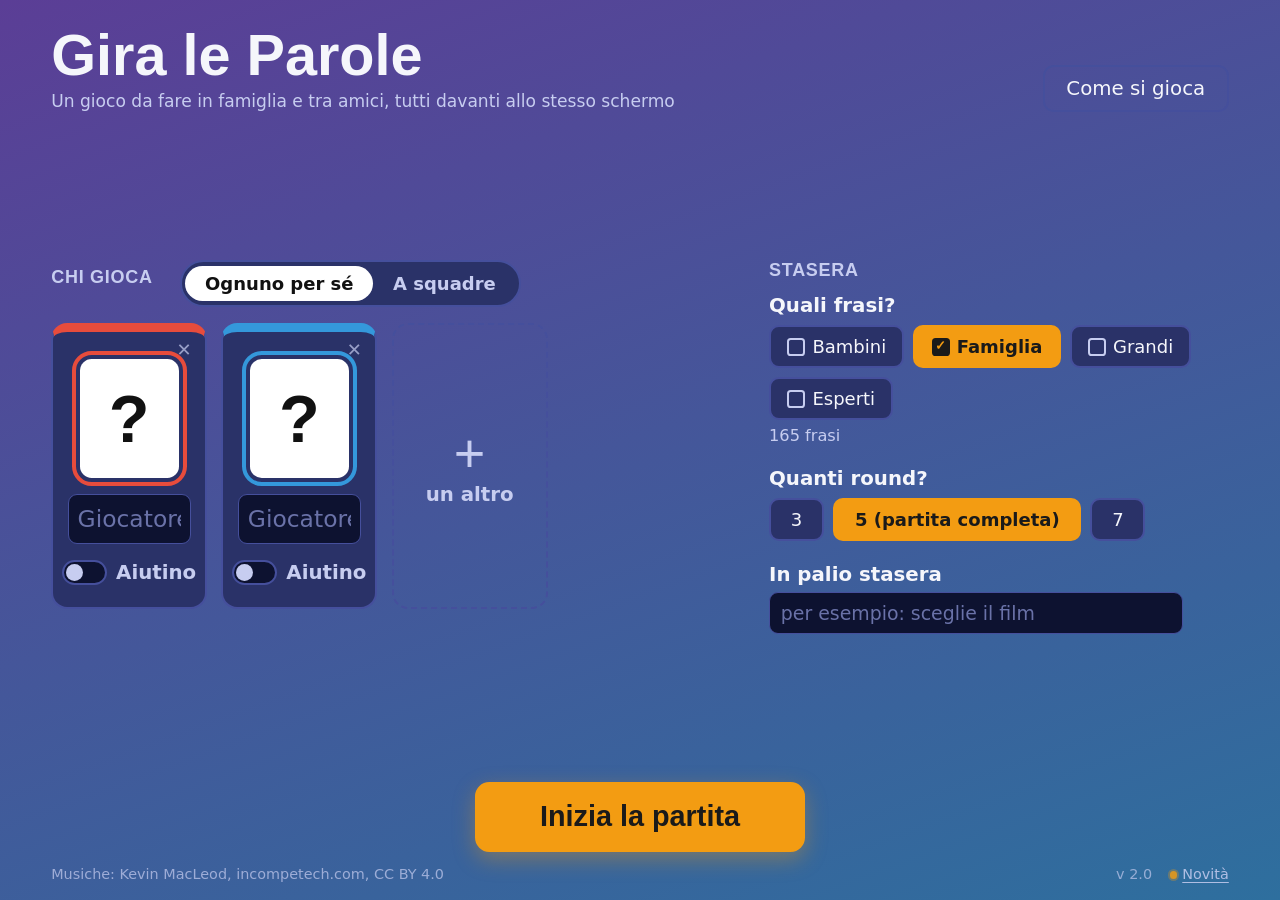
==== index.html @ 5670dcc0 "2.0 — Genitori contro figli: iscrizione nuova, squadre, aiutino, premi di casa, Novità e Come si gio" ====
<!doctype html>
<html lang="it">
<head>
  <meta charset="UTF-8" />
  <meta name="viewport" content="width=device-width, initial-scale=1.0" />
  <title>Gira le Parole</title>
  <meta name="description" content="Il gioco della ruota, per giocare in famiglia sullo stesso schermo. Nessun dato esce da questo computer." />
  <link rel="stylesheet" href="style.css" />
</head>
<body>

  <!-- SCHERMATA 1: iscrizione giocatori — Giro A (29/09/2026, disegno di
       Chiara, `design/2026-09-29-scheda-otto-idee.md`, voce A1): rifatta per
       lo schermo largo, due colonne — "Chi gioca" a sinistra, "Stasera" a
       destra. Sotto i 1200px (non piu` il riferimento) resta leggibile in
       colonna, "basta che non si rompa" (vedi style.css). -->
  <section id="schermata-iscrizione" class="schermata iscrizione-larga">
    <header class="testata-iscrizione">
      <div class="titolo-iscrizione">
        <h1>Gira le Parole</h1>
        <p class="sottotitolo">Un gioco da fare in famiglia e tra amici, tutti davanti allo stesso schermo</p>
      </div>
      <!-- Le porte del giro C (Albo d'oro, Le nostre frasi) restano nascoste
           finche` GIRO_B_C_ATTIVO (config.js) non passa a true: gioco.js le
           spegne all'avvio. -->
      <nav class="porte-iscrizione" aria-label="Altre pagine">
        <button id="btn-albo" type="button" class="secondario">Albo d'oro</button>
        <button id="btn-frasi-nostre" type="button" class="secondario">Le nostre frasi</button>
        <button id="btn-guida" type="button" class="secondario">Come si gioca</button>
      </nav>
    </header>

    <div class="corpo-iscrizione">
      <!-- colonna sinistra: chi gioca -->
      <section class="blocco-chi-gioca" aria-label="Chi gioca">
        <div class="riga-titolo-blocco">
          <h2>Chi gioca</h2>
          <div class="segmenti" id="modo-gioco" role="radiogroup" aria-label="Da soli o a squadre">
            <button type="button" class="segmento selezionata" data-modo="singoli" role="radio" aria-checked="true">Ognuno per sé</button>
            <button type="button" class="segmento" data-modo="squadre" role="radio" aria-checked="false">A squadre</button>
          </div>
        </div>
        <!-- gioco.js costruisce Gioco.giocatori da Iscrizione (stato in
             memoria), MAI leggendo i figli di questo contenitore: il posto
             vuoto vive qui dentro ma non e` un giocatore (difetto trovato da
             Chiara, corretto in questo giro). -->
        <div id="lista-giocatori" class="lista-giocatori tessere-iscrizione"></div>
        <!-- Il vecchio pulsante resta nel DOM (nascosto) solo perche` non
             costa nulla tenerlo: il posto vuoto con il "+" lo sostituisce. -->
        <button id="btn-aggiungi-giocatore" type="button" class="nascosta" aria-hidden="true">+ Aggiungi giocatore</button>
      </section>

      <!-- colonna destra: come si gioca stasera -->
      <section class="blocco-stasera" aria-label="Stasera">
        <h2>Stasera</h2>

        <!-- Voce D, tredicesimo giro (29/09/2026, punto 64): con che frasi si
             gioca stasera — costruita da gioco.js a partire da GRUPPI_FRASI
             (config.js). -->
        <div class="scelta-gruppi">
          <p>Quali frasi?</p>
          <div class="opzioni-gruppi" id="opzioni-gruppi" role="group" aria-label="Quali frasi"></div>
          <p class="conta-frasi" id="conta-frasi" aria-live="polite"></p>
        </div>

        <!-- Punto 38 (28/09/2026, seconda dettatura): quanti round giocare —
             costruito da gioco.js a partire da OPZIONI_NUMERO_ROUND (config.js). -->
        <div class="scelta-round">
          <p>Quanti round?</p>
          <div class="opzioni-round" id="opzioni-round"></div>
        </div>

        <div class="scelta-extra">
          <!-- Round lampo: giro B, non ancora costruito — gioco.js nasconde
               questa riga finche` GIRO_B_C_ATTIVO resta false. -->
          <label class="interruttore" id="riga-lampo" for="lampo-attivo">
            <input type="checkbox" id="lampo-attivo" />
            <span class="leva" aria-hidden="true"></span>
            <span class="testo-interruttore">Round lampo <small>fra un round e l'altro</small></span>
          </label>
          <label class="campo-premio">
            <span>In palio stasera</span>
            <input id="premio-casa" type="text" maxlength="40" placeholder="per esempio: sceglie il film" />
          </label>
        </div>
      </section>
    </div>

    <div class="azioni-iscrizione">
      <button id="btn-inizia-partita" type="button" class="primario grande">Inizia la partita</button>
    </div>
    <p id="errore-iscrizione" class="messaggio-errore" role="alert" aria-live="polite"></p>

    <footer class="pie-iscrizione">
      <!-- Settimo giro, secondo compito: crediti dei brani veri, discreti. -->
      <p class="crediti-musica">Musiche: Kevin MacLeod, incompetech.com, CC BY 4.0</p>
      <p class="versione-e-novita">
        <span class="versione" id="versione-gioco"></span>
        <button id="btn-novita" type="button" class="link"><span class="pallino-nuovo" aria-hidden="true"></span>Novità</button>
      </p>
    </footer>
  </section>

  <!-- La finestra delle novità: si apre da «Novità», la versione più recente
       in cima. Il contenuto (NOVITA) arriva da novita.js, generato da
       CHANGELOG.md (vedi genera-novita.mjs, pubblica.sh). -->
  <div id="finestra-novita" class="finestra nascosta" role="dialog" aria-modal="true" aria-labelledby="titolo-novita">
    <div class="scheda-finestra">
      <h2 id="titolo-novita">Novità</h2>
      <div id="elenco-novita" class="elenco-novita"></div>
      <button id="btn-chiudi-novita" type="button" class="primario">Chiudi</button>
    </div>
  </div>

  <!-- La mini guida «Come si gioca»: al massimo 8 voci, le prime 6 sempre
       visibili — la 7 e la 8 (round lampo, frase premio) si accendono con
       GIRO_B_C_ATTIVO (config.js). -->
  <div id="finestra-guida" class="finestra nascosta" role="dialog" aria-modal="true" aria-labelledby="titolo-guida">
    <div class="scheda-finestra guida">
      <h2 id="titolo-guida">Come si gioca</h2>
      <div id="elenco-guida" class="elenco-guida"></div>
      <button id="btn-chiudi-guida" type="button" class="primario">Chiudi</button>
    </div>
  </div>

  <!-- SCHERMATA 2: partita -->
  <section id="schermata-gioco" class="schermata nascosta">

    <header class="intestazione-gioco">
      <div class="pulsanti-audio">
        <!-- Punto 36 (28/09/2026): un solo pulsante altoparlanti apre il
             pannello coi due cursori di volume (assorbe i vecchi
             interruttori sì/no separati per musica ed effetti). -->
        <button id="btn-volume" type="button" class="btn-muto" aria-label="Apri i controlli del volume" aria-expanded="false" aria-controls="pannello-volume">🔊</button>
        <div id="pannello-volume" class="pannello-volume nascosta">
          <label class="riga-volume">
            <span>Musica</span>
            <input id="cursore-volume-musica" type="range" min="0" max="100" step="1" />
          </label>
          <label class="riga-volume">
            <span>Effetti</span>
            <input id="cursore-volume-effetti" type="range" min="0" max="100" step="1" />
          </label>
        </div>
      </div>
      <!-- Decimo giro (28/09/2026), disegno di Chiara, intervento 4: i round
           vinti diventano pallini qui al centro dell'intestazione — la
           categoria si sposta sotto il tabellone (vedi colonna-centrale),
           come la striscia della TV (intervento 1/3). -->
      <div id="round-punti" class="round-punti" aria-live="polite"></div>
      <!-- Punto 39 (28/09/2026, seconda dettatura): la classifica sostituisce
           il vecchio spaziatore vuoto — un solo pulsante come a sinistra,
           per bilanciare l'intestazione, che pero` ora fa qualcosa: apre la
           classifica con un tocco (comodo anche a 375px, non spinge fuori
           dallo schermo ruota e tabellone). -->
      <div class="pulsanti-classifica">
        <button id="btn-classifica" type="button" class="btn-muto" aria-label="Apri la classifica" aria-expanded="false" aria-controls="pannello-classifica">🏆</button>
        <div id="pannello-classifica" class="pannello-classifica nascosta">
          <div id="contenuto-classifica"></div>
        </div>
      </div>
    </header>

    <!-- Nono giro, punto 43-45 (28/09/2026): "un gioco da PC su schermo
         largo" — ruota, tabellone/comandi e tessere dei giocatori diventano
         tre colonne fianco a fianco quando c'e` spazio (vedi .area-partita
         in style.css), invece di stare tutti stretti in una fascia centrale
         con i lati vuoti. Sotto i 900px (telefono) restano impilate in
         quest'ordine — non e` piu` il riferimento, "basta che non si rompa". -->
    <div class="area-partita">
      <div class="colonna-ruota">
        <!-- Decimo giro (28/09/2026): risoluzione interna del canvas alzata
             da 620 a 1000 — a 80vh su uno schermo 1080p la ruota e` larga
             864px, e il vecchio 620 sgranava (vedi
             `design/2026-09-28-revisione.md`, intervento 2). Il browser puo`
             solo rimpicciolire un'immagine piu` grande, mai ingrandirla
             senza sgranarla. -->
        <canvas id="canvas-ruota" width="1000" height="1000"></canvas>
        <div class="puntatore" aria-hidden="true"></div>
      </div>

      <div class="colonna-centrale">
        <!-- Punto 38: "Round X di N" — resta per gli schermi sotto i 1200px
             (telefono, non piu` il riferimento ma "basta che non si rompa");
             da 1200px in su e` nascosto, sostituito dai pallini in
             #round-punti nell'intestazione (vedi style.css). -->
        <div id="indicatore-round" class="indicatore-round"></div>

        <div id="tabellone-frase" class="tabellone-frase" aria-live="polite"></div>

        <!-- Decimo giro, intervento 1/3 (28/09/2026): la categoria si sposta
             qui, sotto il tabellone, come la striscia della TV — prima
             stava nell'intestazione (vedi header sopra). -->
        <div id="categoria-corrente" class="categoria"></div>

        <!-- Undicesimo giro, punto 56 (28/09/2026, disegno di Chiara): il
             "palco" dell'annuncio, come se fosse Gerry Scotti a dirlo —
             sostituisce sia la vecchia riga verde (#messaggio-gioco) sia il
             messaggio grande sopra il tabellone (#overlay-messaggio-grande,
             punto 37/42): un solo posto dove guardare, vedi Annuncio in
             gioco.js e il blocco @media(min-width:1200px) in style.css. -->
        <div id="annuncio" class="annuncio" aria-live="assertive"></div>

        <div class="area-comandi">
          <button id="btn-gira" type="button" class="primario">Gira la ruota</button>
          <button id="btn-compra-vocale" type="button">Vocale · 500 €</button>
          <button id="btn-risolvi" type="button">Do la soluzione</button>
          <!-- L'aiutino (Giro A, voce A2): c'e` solo per chi ce l'ha, si
               spegne dopo l'uso nel round (vedi Gioco.aiutinoUsato in gioco.js). -->
          <button id="btn-aiutino" type="button" class="aiutino nascosta">Aiutino</button>
        </div>

        <div id="pannello-vocali" class="pannello-scelta nascosta">
          <p>Scegli la vocale</p>
          <div class="griglia-lettere" id="griglia-vocali"></div>
          <button id="btn-annulla-vocale" type="button" class="secondario">Annulla</button>
        </div>

        <div id="pannello-consonanti" class="pannello-scelta nascosta">
          <p>Scegli una consonante</p>
          <div class="griglia-lettere" id="griglia-consonanti"></div>
        </div>

        <div id="pannello-jolly" class="pannello-scelta nascosta">
          <p id="testo-jolly-domanda"></p>
          <button id="btn-jolly-si" type="button" class="primario">Sì, mi salvo</button>
          <button id="btn-jolly-no" type="button" class="secondario">No, va così</button>
        </div>

        <!-- L'aiutino, toccato: si sceglie una casella coperta sul tabellone
             (che respira, vedi style.css), il turno continua. -->
        <div id="pannello-aiutino" class="pannello-scelta nascosta">
          <p>Scegli una casella</p>
        </div>

        <div id="pannello-soluzione" class="pannello-scelta nascosta">
          <p><span id="secondi-rimasti">20</span> secondi</p>
          <form id="form-soluzione" autocomplete="off">
            <input id="input-soluzione" type="text" placeholder="Scrivi qui la frase intera" />
            <button type="submit" class="primario">Conferma</button>
          </form>
        </div>

        <div id="pannello-fine-round" class="pannello-scelta nascosta">
          <p id="testo-fine-round"></p>
          <button id="btn-round-successivo" type="button" class="primario">Prossimo round</button>
        </div>
      </div>

      <div class="colonna-giocatori" id="colonna-giocatori"></div>
    </div>

    <!-- Punto 30 (28/09/2026): la festa di chi vince il round — resta un
         modale a tutta pagina (position:fixed), sopra a tutto il resto
         (compreso il pannello fine-round qui sopra, che resta pronto
         sotto), musichetta a parte, e si chiude da sola o con un tocco. -->
    <div id="overlay-festa" class="overlay-festa nascosta" role="dialog" aria-live="polite" aria-label="Festa di fine round">
      <div class="scheda-festa">
        <!-- Undicesimo giro, punto 58, strada B (28/09/2026): non piu` un
             disegnino ma la tessera con l'iniziale del nome e l'anello del
             colore del giocatore (gioco.js, mostraFestaVittoria). -->
        <div id="festa-immagine" class="festa-immagine" aria-hidden="true"></div>
        <div id="festa-nome" class="festa-nome"></div>
        <div class="festa-testo">ha risolto la frase!</div>
        <div class="festa-cifra-wrap"><span id="festa-cifra">0</span><span class="festa-euro"> €</span></div>
        <div class="festa-cassaforte">volano in cassaforte</div>
        <div id="festa-monete" class="festa-monete" aria-hidden="true"></div>
        <button id="btn-chiudi-festa" type="button" class="secondario">Continua</button>
      </div>
    </div>

  </section>

  <!-- SCHERMATA 3 (punto 39, 28/09/2026): fine partita, dopo l'ultimo round.
       Non si chiude da sola (Damiano, seconda dettatura): resta finché non
       si tocca "Gioca ancora" o "Torna all'inizio". -->
  <section id="schermata-finale" class="schermata nascosta">
    <!-- Punto 46 (28/09/2026, nono giro): "feste più animate, sia alla
         vittoria del round sia alla vittoria finale". Alcuni botti di
         pallini colorati, generati e rimossi al volo da gioco.js
         (avviaFuochiFinale) — la schermata resta sobria a regime, i fuochi
         durano solo pochi secondi dopo l'arrivo qui. -->
    <div id="overlay-fuochi-finale" class="overlay-fuochi-finale" aria-hidden="true"></div>
    <h1>Fine partita!</h1>
    <div class="scheda-finale-vincitore">
      <div id="finale-vincitore-immagine" class="festa-immagine" aria-hidden="true"></div>
      <div id="finale-vincitore-nome" class="festa-nome"></div>
      <div class="festa-testo">ha vinto la partita!</div>
      <div class="festa-cifra-wrap"><span id="finale-vincitore-cifra">0</span><span class="festa-euro"> €</span></div>
      <div class="festa-cassaforte">in cassaforte</div>
      <!-- Il premio di casa (Giro A, voce A4): solo se all'iscrizione era
           scritto qualcosa in "In palio stasera" (vedi Gioco.premioCasa). -->
      <div id="finale-premio-casa" class="premio-casa nascosta"><small>e stasera</small><b id="finale-premio-testo"></b></div>
    </div>
    <p class="titolo-classifica">Classifica finale</p>
    <div id="finale-classifica" class="finale-classifica"></div>
    <div class="azioni-iscrizione">
      <button id="btn-gioca-ancora" type="button" class="primario">Gioca ancora</button>
      <button id="btn-torna-inizio" type="button" class="secondario">Torna all'inizio</button>
    </div>
    <p class="crediti-musica">A fine partita, se vi va, scrivetemi chi ha vinto: <a href="mailto:barbattack84@gmail.com?subject=Gira%20le%20Parole">barbattack84@gmail.com</a></p>
  </section>

  <script src="config.js"></script>
  <!-- Punto 66 (29/09/2026): le frasi nostre (Penna), non piu` quelle del
       sito di partenza. frasi.js resta nel repository ma non si carica piu`:
       i due file dichiarano lo stesso `const FRASI`, quindi va caricato uno
       solo, mai insieme. -->
  <script src="frasi-nostre.js"></script>
  <!-- Le novità e la versione (Giro A, voce A5): generato da CHANGELOG.md,
       vedi genera-novita.mjs e pubblica.sh — non si scrive a mano. -->
  <script src="novita.js"></script>
  <script src="audio.js"></script>
  <script src="ruota.js"></script>
  <script src="gioco.js"></script>
</body>
</html>
---- style.css ----
/* ============================================================================
   GIRA LE PAROLE — stile del gioco. Vanilla, niente framework CSS.
   Pensato per reggere da smartphone piccolo (375px) a schermo/TV (1280px+),
   tutto sullo stesso schermo (nessuna vista "a specchio" per altri device).
   ============================================================================ */

/* Terzo giro (28/09/2026), punto 18: "colori meno scuri" — sfondo, pannelli
   e bordo schiariti rispetto al blu-nero quasi illeggibile di prima. Restano
   scuri quel poco che serve a far risaltare i colori sopra (e` un gioco da
   guardare come una TV, non una pagina da leggere a lungo).
   Quinto giro, punto 23: ancora "troppo scuro" — lo sfondo era un blu
   notte (#1C2350). Ora e` un gradiente viola-blu decisamente piu` chiaro e
   piu` vivo (luminosita` relativa calcolata circa 4 volte quella di prima),
   ma resta abbastanza scuro perche` il testo bianco (--testo) ci si legga
   sopra senza cambiare colore ovunque (contrasto verificato, oltre 5:1 nel
   punto piu` chiaro del gradiente). I pannelli scuri (tabellone, schede
   giocatore, pulsanti) restano com'erano: su uno sfondo piu` chiaro
   risaltano ancora di piu`, non di meno. */
/* Nono giro, punto 47 (28/09/2026): caratteri gia` installati sul computer
   di Damiano (Linux Mint) — nessun download, il gioco resta offline.
   - "Ubuntu" (Canonical, Ubuntu Font Licence 1.0, variable font — pesi da
     Thin a Bold gia` presenti in un solo file) per titoli, la fascia della
     categoria, la cifra delle feste e le LETTERE DEL TABELLONE: e` un
     carattere geometrico e arrotondato, allegro senza essere infantile, e a
     peso alto (700-800) resta leggibile a un paio di metri, come chiesto.
   - "Lato" (Łukasz Dziedzic, licenza SIL Open Font License, gia` installato)
     per il testo normale (sottotitoli, nomi/soldi dei giocatori, pulsanti,
     pannelli): umanistico, molto leggibile anche a corpo piccolo, non
     compete visivamente con le lettere del tabellone.
   Entrambi hanno un fallback di sistema dopo, cosi` se un giorno il gioco
   girasse su un computer senza questi due font non si romperebbe nulla. */
:root {
  --font-titoli: "Ubuntu", "Liberation Sans", Arial, sans-serif;
  --font-testo: "Lato", "Noto Sans", "DejaVu Sans", Arial, sans-serif;

  --sfondo: #5B3E96;
  --sfondo-2: #2E6F9E;
  --sfondo-pannello: #2A3268;
  --bordo: #454F9C;
  --testo: #f5f6fb;
  --testo-attenuato: #c7cdf0;
  --accento: #F39C12;
  --verde: #2ECC71;
  --rosso: #FF6B5B;
}

* {
  box-sizing: border-box;
}

html, body {
  margin: 0;
  padding: 0;
  background: linear-gradient(160deg, var(--sfondo), var(--sfondo-2));
  background-attachment: fixed;
  color: var(--testo);
  font-family: var(--font-testo);
  min-height: 100vh;
}

h1, .categoria, .cella-tabellone, .festa-cifra-wrap,
button.primario {
  font-family: var(--font-titoli);
}

.nascosta {
  display: none !important;
}

button {
  font-family: inherit;
  font-size: 1rem;
  padding: 0.7rem 1.2rem;
  border-radius: 10px;
  border: 2px solid var(--bordo);
  background: var(--sfondo-pannello);
  color: var(--testo);
  cursor: pointer;
  touch-action: manipulation;
}

button:hover:not(:disabled) {
  border-color: var(--accento);
}

button:disabled {
  opacity: 0.4;
  cursor: not-allowed;
}

button.primario {
  background: var(--accento);
  color: #1a1a1a;
  border-color: var(--accento);
  font-weight: 700;
}

button.secondario {
  background: transparent;
}

/* ---------------------------------------------------------------------------
   Schermata di iscrizione
   --------------------------------------------------------------------------- */

.schermata {
  max-width: 900px;
  margin: 0 auto;
  padding: 1.2rem;
}

h1 {
  text-align: center;
  font-size: clamp(1.6rem, 5vw, 2.4rem);
  margin-bottom: 0.2rem;
}

.sottotitolo {
  text-align: center;
  color: var(--testo-attenuato);
  margin-top: 0;
}

/* Settimo giro, secondo compito: crediti dei brani mp3, piccoli e discreti
   — non devono competere con nulla nella schermata di iscrizione. */
.crediti-musica {
  text-align: center;
  color: var(--testo-attenuato);
  font-size: 0.75rem;
  opacity: 0.7;
  margin-top: 2rem;
}

.lista-giocatori {
  display: flex;
  flex-direction: column;
  gap: 0.7rem;
  margin: 1.5rem 0;
}

.riga-giocatore {
  display: flex;
  align-items: center;
  gap: 0.6rem;
  background: var(--sfondo-pannello);
  border: 2px solid var(--bordo);
  border-radius: 10px;
  padding: 0.6rem 0.8rem;
}

/* Undicesimo giro, punto 58, strada B (28/09/2026, scelta di Damiano: "la
   tessera con l'iniziale, moooolto carina"): non piu` un pallino colorato ne`
   un bottone che apre una scelta — la tessera bianca con la prima lettera
   del nome (aggiornata mentre si scrive, vedi l'ascoltatore su input in
   gioco.js) e l'anello del colore del giocatore la` dove prima c'era il
   pallino. Niente da cliccare: e` un elemento generato dal nome. */
.riga-giocatore .tessera-iniziale-iscrizione {
  width: 2rem;
  height: 2.4rem;
  display: flex;
  align-items: center;
  justify-content: center;
  border-radius: 6px;
  background: #fff;
  color: #111;
  font: 800 1.3rem var(--font-titoli);
  outline: 3px solid var(--bordo);
  outline-offset: 3px;
  flex-shrink: 0;
}

.riga-giocatore input[type="text"] {
  flex: 1;
  font-size: 1.05rem;
  padding: 0.5rem 0.6rem;
  border-radius: 8px;
  border: 1px solid var(--bordo);
  background: #0d1230;
  color: var(--testo);
}

.riga-giocatore .btn-rimuovi {
  background: transparent;
  border: none;
  color: var(--testo-attenuato);
  font-size: 1.3rem;
  padding: 0.2rem 0.5rem;
}

/* Undicesimo giro (28/09/2026): il pannello di scelta del disegnino e il suo
   bottone rotondo (Sesto giro, punto 27) non esistono piu` — strada B,
   niente da scegliere, vedi .tessera-iniziale-iscrizione qui sopra. */

.azioni-iscrizione {
  display: flex;
  flex-wrap: wrap;
  gap: 0.8rem;
  justify-content: center;
}

.messaggio-errore {
  color: var(--rosso);
  text-align: center;
  min-height: 1.4em;
  font-weight: 600;
}

/* ---------------------------------------------------------------------------
   Schermata di gioco
   --------------------------------------------------------------------------- */

#schermata-gioco {
  max-width: 1100px;
}

/* Nono giro, punto 43 (28/09/2026): "un gioco da PC su schermo largo — metti
   su uno schermo un po` grande e fai tutto da li`". Da 1200px in su
   (comodamente sotto sia 1366 sia 1920, i due schermi da verificare) il
   contenitore smette di restare stretto — il blocco decimo giro IN FONDO A
   QUESTO FILE (dopo la media query mobile a 900px) fa il resto: deve stare
   li` e non qui, perche` in CSS a parita` di specificita` vince l'ULTIMA
   regola nell'ordine del file, non quella "logicamente" piu` specifica — se
   stesse qui, le regole base di .area-partita/.colonna-ruota piu` sotto in
   questo file lo sovrascriverebbero silenziosamente (bug trovato in verifica,
   28/09/2026: la griglia a tre colonne non si attivava affatto a 1366px). */

.intestazione-gioco {
  display: flex;
  align-items: center;
  justify-content: space-between;
  gap: 1rem;
  flex-wrap: wrap;
}

.pulsanti-audio {
  display: flex;
  gap: 0.5rem;
  flex: 0 0 auto;
  position: relative; /* ancora il pannello-volume qui sotto */
}

/* Punto 36 (28/09/2026): pannello dei due cursori, aperto dal pulsante
   altoparlanti — piccolo, semplice, comodo da toccare per un bambino. */
.pannello-volume {
  position: absolute;
  top: calc(100% + 0.5rem);
  left: 0;
  z-index: 5;
  background: var(--sfondo-pannello);
  border: 2px solid var(--bordo);
  border-radius: 12px;
  padding: 0.8rem 1rem;
  display: flex;
  flex-direction: column;
  gap: 0.6rem;
  min-width: 220px;
  box-shadow: 0 8px 20px rgba(0, 0, 0, 0.35);
}

.riga-volume {
  display: flex;
  align-items: center;
  gap: 0.7rem;
  font-weight: 700;
}

.riga-volume span {
  flex: 0 0 4.2rem;
}

.riga-volume input[type="range"] {
  flex: 1;
  height: 1.6rem;
  cursor: pointer;
}


/* Bilancia visivamente i due pulsanti audio a sinistra, cosi` la categoria
   (che deve essere il pezzo forte dell'intestazione, punto 13) resta
   centrata invece di essere spinta a destra. */
.spaziatore-intestazione {
  flex: 0 0 auto;
  width: 5.4rem;
}

/* Terzo giro, punto 13: "sembra un titoletto in alto a sinistra" — ora e`
   un cartello colorato al centro dell'intestazione, come la fascia della
   categoria in un programma TV. */
.categoria {
  flex: 1 1 auto;
  text-align: center;
  font-size: clamp(1.05rem, 3.6vw, 1.5rem);
  font-weight: 800;
  text-transform: uppercase;
  letter-spacing: 0.06em;
  color: #1a1a1a;
  background: linear-gradient(180deg, #ffd76a, var(--accento));
  border-radius: 999px;
  padding: 0.5rem 1.2rem;
  box-shadow: 0 3px 0 rgba(0, 0, 0, 0.25);
}

.btn-muto {
  font-size: 1.2rem;
  padding: 0.4rem 0.6rem;
  border-radius: 50%;
}

/* Terzo giro, punto 12: "tabellone grande e presente, come in televisione,
   bello, colorato" — prima era piccolo, sfondo quasi nero, tono dimesso.
   Ora e` un pannello grande con cornice dorata e sfondo a gradiente.
   Nono giro, punto 45 (28/09/2026): "sempre rettangolare, grande, sempre
   uguale, fatto di una griglia di rettangolini" — il tabellone non e` piu`
   un flex che si allarga o restringe secondo la frase (vecchio
   `.parola-frase`/`.lettera-frase`, rimossi con questo giro): e` una griglia
   FISSA di RIGHE_TABELLONE.length righe, ognuna sempre larga
   LARGHEZZA_FISICA_TABELLONE caselle (config.js + gioco.js), qualunque sia
   la frase. Il max-width e` cresciuto rispetto al quarto giro (640px):
   schermo largo, tabellone piu` grande e presente. */
.tabellone-frase {
  width: 100%;
  max-width: 760px;
  margin: 1rem auto 1.3rem;
  background: linear-gradient(160deg, #10184a, #24306e);
  border: 5px solid var(--accento);
  border-radius: 16px;
  padding: 1rem 0.8rem;
  box-shadow: 0 8px 20px rgba(0, 0, 0, 0.35), inset 0 0 26px rgba(255, 255, 255, 0.05);
  display: flex;
  flex-direction: column;
  gap: clamp(0.25rem, 1vw, 0.5rem);
}

.riga-tabellone {
  display: flex;
  justify-content: center;
  gap: clamp(0.12rem, 0.4vw, 0.3rem);
}

.cella-tabellone {
  flex: 0 0 auto;
  display: inline-flex;
  align-items: center;
  justify-content: center;
  width: clamp(0.85rem, 2.6vw, 2.5rem);
  aspect-ratio: 0.8;
  font-size: clamp(0.65rem, 2vw, 1.5rem);
  font-weight: 800;
  border-radius: 5px;
  box-shadow: 0 2px 0 rgba(0, 0, 0, 0.3);
}

/* Le caselle "vuota" sono i margini che centrano una riga piu` corta
   dentro la larghezza fissa del tabellone, e lo spazio fra due parole —
   "restano spente" (punto 45): nessuno sfondo, nessun bordo, nessuna
   animazione, mai cliccabili. */
.cella-tabellone.vuota {
  background: transparent;
  box-shadow: none;
}

/* Quinto giro, punto 24: "caselle come in televisione" — coperte bianche
   vuote, accese gialle/arancioni (gia` cosi`, resta invariato: e` var(--accento)
   con la pulsazione, vedi .accesa sotto), scoperte bianche con la lettera
   nera. Prima "rivelata" era arancione col testo scuro: la stessa identica
   coppia di colori dello stato "accesa", che quindi non si distinguevano fra
   loro se non per la pulsazione. Ora coperta e scoperta sono bianche (si
   riconoscono perche` una e` vuota e l'altra ha la lettera), e la sola
   accesa resta colorata: e` esattamente il codice colore della ruota in TV. */
.cella-tabellone.rivelata {
  background: #ffffff;
  color: #1a1a1a;
}

/* "coperta", non "nascosta": quel nome collide con l'utility globale
   `.nascosta { display: none !important; }` qui sopra, usata per intere
   schermate e pannelli — vedi il commento in gioco.js dove si assegna
   questa classe. */
.cella-tabellone.coperta {
  background: #ffffff;
}

.cella-tabellone.non-alfabetica {
  background: transparent;
  box-shadow: none;
  color: var(--testo);
  font-weight: 400;
}

/* Terzo giro, punto 16: la casella "accesa" e` quella di una lettera gia`
   trovata, in attesa che il giocatore ci clicchi sopra per scoprirla —
   pulsa piano per farsi notare, ed e` chiaramente cliccabile. */
.cella-tabellone.accesa {
  background: var(--accento);
  color: #1a1a1a;
  cursor: pointer;
  box-shadow: 0 0 0 3px #fff, 0 0 12px 2px rgba(243, 156, 18, 0.8);
  animation: pulsa-casella-accesa 1s ease-in-out infinite;
}

.cella-tabellone.accesa:focus-visible {
  outline: 3px solid #fff;
  outline-offset: 2px;
}

@keyframes pulsa-casella-accesa {
  0%, 100% {
    transform: scale(1);
  }
  50% {
    transform: scale(1.14);
  }
}

/* Punto 45, seconda parte (28/09/2026): "quando esce la frase si accendono
   le caselle dove andranno le lettere" — l'onda d'ingresso a inizio round
   (animaIngresso=true in disegnaTabellone, gioco.js imposta l'
   animation-delay cella per cella). Le caselle "vuota" non ricevono mai
   questa classe: restano spente e ferme, come chiesto. */
.cella-tabellone.appare {
  animation: cella-si-accende 0.38s ease-out both;
}

@keyframes cella-si-accende {
  0% {
    transform: scale(0.35);
    opacity: 0;
  }
  65% {
    transform: scale(1.15);
    opacity: 1;
  }
  100% {
    transform: scale(1);
    opacity: 1;
  }
}

/* Undicesimo giro, punto 56 (28/09/2026): la vecchia riga verde
   (.messaggio-gioco) è assorbita dal palco dell'annuncio (#annuncio, vedi il
   blocco @media(min-width:1200px) in fondo a questo file) — l'elemento non
   esiste più nel markup. */

/* Nono giro, punto 43-44 (28/09/2026): tre colonne — ruota, tabellone/comandi
   (colonna-centrale), tessere dei giocatori. Di default (sotto i 900px,
   telefono — "non e` piu` il riferimento, basta che non si rompa") restano
   impilate in colonna, nell'ordine del markup: ruota, poi tutto il centro,
   poi le tessere. Da 900px la ruota e le tessere tornano fianco a fianco
   come prima di questo giro, col centro sopra a tutta larghezza (vedi media
   query qui sotto). Da 1200px (schermo largo, i due target 1366/1920) le
   tre colonne stanno tutte sulla stessa riga, usando la larghezza vera
   dello schermo invece di una fascia centrale con i lati vuoti. */
.area-partita {
  display: flex;
  flex-direction: column;
  gap: 1rem;
  margin: 1rem 0;
}

.colonna-centrale {
  display: flex;
  flex-direction: column;
  align-items: stretch;
  min-width: 0; /* permette alla riga piu` larga del tabellone di restringersi in un flex/grid item */
}

.colonna-ruota {
  position: relative;
  flex: 0 0 auto;
  width: min(420px, 90vw);
  margin: 0 auto;
}

/* Sesto giro, punto 28: "ruota piu` grande, usando lo spazio lasciato dalle
   tessere piu` corte" (vedi .colonna-giocatori qui sotto, ora larghezza
   fissa invece di allargarsi). Lo spazio liberato esiste solo quando la
   ruota e le tessere stanno sulla stessa riga — cioe` da 900px in su, la
   stessa soglia gia` usata per `.area-partita` (in flex, sopra i 900px) qui
   sotto. Sotto i 900px (telefono, tessere e ruota impilate) il vincolo
   restava il 90vw di prima: quello era gia` verificato non uscire dallo
   schermo a 375px, e allargarlo li` non avrebbe comunque spazio in piu` da
   prendere (le tessere impilate non "liberano" nulla in orizzontale). Il
   canvas interno e` stato portato da 420 a 620px di risoluzione vera (vedi
   GiraLeParole.html) cosi` anche a questa taglia piu` grande resta nitido:
   il browser puo` solo rimpicciolire un'immagine piu` grande, mai
   ingrandirla senza sgranarla. */
@media (min-width: 900px) {
  .colonna-ruota {
    width: min(560px, 90vw);
  }

  /* Livello intermedio (tablet, 900-1199px): il centro (tabellone e
     comandi) torna sopra a tutta larghezza, ruota e tessere tornano fianco
     a fianco sotto — la stessa disposizione che il gioco aveva prima di
     questo giro (nono, punto 43). L'ordine visivo (`order`) e` indipendente
     dall'ordine nel markup, che serve solo alla lettura del codice e alla
     disposizione impilata sotto i 900px. */
  .area-partita {
    flex-direction: row;
    flex-wrap: wrap;
    align-items: flex-start;
    justify-content: center;
  }

  .colonna-centrale {
    order: -1;
    flex: 1 1 100%;
  }

  .colonna-ruota {
    order: 0;
  }

  .colonna-giocatori {
    order: 1;
  }
}

/* Nono giro, punto 43-44: da 1200px in su la disposizione a tre colonne del
   decimo giro (disegno di Chiara) prende il posto di quella qui — vedi il
   grande blocco `@media (min-width: 1200px)` piu` in alto nel file (subito
   dopo `#schermata-gioco`), che sostituisce per intero questa regola
   (ruota a sinistra a piena altezza, tabellone al centro, giocatori in fila
   sotto — non piu` tre colonne fianco a fianco). Tenerne due sarebbe una
   seconda fonte della stessa cosa: si sarebbe rotta al primo ritocco fatto
   solo su una delle due. */

#canvas-ruota {
  width: 100%;
  height: auto;
  display: block;
  /* Punti 61-62 (29/09/2026): si afferra e si trascina, col mouse o col
     dito. touch-action:none toglie lo scroll/zoom di default del browser
     su schermo touch mentre si trascina la ruota (senza, un dito che
     scorre sulla ruota scrollerebbe la pagina invece di girarla). Il
     cursore cambia da "afferra" a "afferrata" mentre il gesto e` in corso
     (classe aggiunta/tolta da gioco.js). */
  touch-action: none;
  cursor: grab;
}

#canvas-ruota.trascinando {
  cursor: grabbing;
}

/* Quarto giro, punto 20: "una freccia piu` bella" — prima era un triangolo
   piatto in tinta unita (il trucco dei bordi CSS). Ora e` una forma a
   "gagliardetto" (rettangolino + punta) con un metallo dorato sfumato e
   un'ombra sotto, piu` vicina alla freccia rossa un po' scenografica delle
   ruote televisive; il forellino sopra imita il perno che la tiene ferma
   al bordo della ruota. */
.puntatore {
  position: absolute;
  top: -14px;
  left: 50%;
  transform: translateX(-50%);
  width: 30px;
  height: 40px;
  background: linear-gradient(180deg, #fff2c4 0%, #f3c531 30%, #c2860a 70%, #8a5c04 100%);
  clip-path: polygon(50% 100%, 8% 55%, 8% 12%, 92% 12%, 92% 55%);
  border-radius: 4px 4px 0 0;
  filter: drop-shadow(0 4px 5px rgba(0, 0, 0, 0.5));
}

.puntatore::after {
  content: "";
  position: absolute;
  top: 4px;
  left: 50%;
  width: 8px;
  height: 8px;
  border-radius: 50%;
  transform: translateX(-50%);
  background: radial-gradient(circle at 35% 30%, #fff8e2, #b5790a 75%);
  box-shadow: 0 0 0 1px rgba(0, 0, 0, 0.35);
}

/* Sesto giro, punto 26: "tessere piu` corte, larghezza fissa, circa la meta`
   di adesso". Prima la colonna cresceva liberamente (flex: 1 1 260px, fino
   a riempire tutto lo spazio lasciato libero dalla ruota, anche 350-400px
   su schermi larghi): ora e` un valore fisso e non cresce piu`, e lo spazio
   che prima prendeva va alla ruota (vedi .colonna-ruota qui sopra, punto
   28). Quando l'area centrale va a capo (sotto i 900px, tessere sotto la
   ruota) questa colonna non ha piu` un fratello a fianco: restando a
   larghezza fissa invece che a tutta larghezza, si centra da sola grazie al
   `justify-content: center` di .area-partita (nel livello intermedio, 900-1199px). */
.colonna-giocatori {
  flex: 0 0 170px;
  width: 170px;
  display: flex;
  flex-direction: column;
  gap: 0.6rem;
}

/* Terzo giro, punto 18: prima lo sfondo di ogni scheda era sempre lo stesso
   pannello scuro, uguale per tutti i giocatori. Ora lo sfondo e il bordo a
   sinistra vengono tinti in JS col colore del giocatore (vedi
   aggiornaSchedeGiocatori in gioco.js): qui restano solo le proprieta` che
   NON cambiano da persona a persona. */
/* Sesto giro, punto 26: tessera piu` stretta (vedi .colonna-giocatori) —
   contenuto impilato in colonna invece che in riga, cosi` il nome e i
   numeri hanno tutta la larghezza disponibile per andare a capo invece di
   schiacciarsi accanto all'immagine. */
.scheda-giocatore {
  border: 3px solid var(--bordo);
  border-left-width: 6px;
  border-radius: 10px;
  padding: 0.5rem 0.6rem;
  background: var(--sfondo-pannello);
  display: flex;
  flex-direction: column;
  align-items: center;
  text-align: center;
  gap: 0.3rem;
  transition: background-color 0.2s ease;
}

.scheda-giocatore.turno-attivo {
  box-shadow: 0 0 0 3px #fff, 0 0 14px 2px var(--colore-giocatore, var(--accento));
}

/* Undicesimo giro, punto 58, strada B (28/09/2026, scelta di Damiano: "la
   tessera con l'iniziale, moooolto carina"): non piu` un disegnino ma la
   tessera bianca del tabellone con la prima lettera del nome — il colore
   del giocatore resta visibile nell'anello (outline, tinto in JS, vedi
   aggiornaSchedeGiocatori) e nel bordo-sinistro/sfondo della tessera qui
   sopra. */
.scheda-giocatore .tessera-giocatore {
  width: 2.3rem;
  height: 2.8rem;
  display: flex;
  align-items: center;
  justify-content: center;
  border-radius: 6px;
  background: #fff;
  color: #111;
  font: 800 1.5rem var(--font-titoli);
  outline: 3px solid var(--bordo);
  outline-offset: 3px;
  flex-shrink: 0;
}

.scheda-giocatore .info-giocatore {
  width: 100%;
}

.scheda-giocatore .nome-giocatore {
  font-weight: 700;
}

/* I due conti: quello del round e` il numero "in gioco adesso" (piu grande,
   colore accento), il totale in cassaforte e` il numero "al sicuro" (piu
   piccolo, attenuato) — cosi si legge a colpo d'occhio quale dei due conta
   in questo momento. */
.scheda-giocatore .soldi-round-giocatore {
  font-size: 1.15rem;
  font-weight: 700;
  color: var(--accento);
}

.scheda-giocatore .soldi-totale-giocatore {
  font-size: 0.95rem;
  color: var(--testo-attenuato);
}

/* Decimo giro (28/09/2026), disegno di Chiara, intervento 4: i jolly del
   giocatore diventano carte (niente piu` l'emoji 🃏, che su Linux usciva
   come un quadratino) — vedi .carta-jolly qui sotto. */
.scheda-giocatore .jolly-giocatore {
  display: flex;
  gap: 0.2rem;
  flex-wrap: wrap;
  justify-content: center;
}

.scheda-giocatore .jolly-giocatore:empty {
  display: none;
}

.carta-jolly {
  display: inline-flex;
  align-items: center;
  justify-content: center;
  width: 1.3rem;
  height: 1.7rem;
  border-radius: 3px;
  background: #fff;
  color: #d3222a;
  border: 1.5px solid #d3222a;
  font: 800 1rem var(--font-titoli);
  transform: rotate(8deg);
  box-shadow: 0 2px 4px rgba(0, 0, 0, 0.35);
}

.area-comandi {
  display: flex;
  flex-wrap: wrap;
  gap: 0.7rem;
  justify-content: center;
  margin: 1rem 0;
}

.pannello-scelta {
  background: var(--sfondo-pannello);
  border: 2px solid var(--bordo);
  border-radius: 12px;
  padding: 1rem;
  margin: 1rem auto;
  max-width: 640px;
  text-align: center;
}

.griglia-lettere {
  display: flex;
  flex-wrap: wrap;
  gap: 0.4rem;
  justify-content: center;
  margin: 0.6rem 0;
}

.griglia-lettere button {
  width: 2.6rem;
  height: 2.6rem;
  padding: 0;
  font-weight: 700;
  font-size: 1.1rem;
}

#form-soluzione {
  display: flex;
  flex-wrap: wrap;
  gap: 0.6rem;
  justify-content: center;
  margin-top: 0.6rem;
}

#input-soluzione {
  flex: 1;
  min-width: 220px;
  font-size: 1.05rem;
  padding: 0.5rem 0.7rem;
  border-radius: 8px;
  border: 1px solid var(--bordo);
  background: #0d1230;
  color: var(--testo);
}

#secondi-rimasti {
  font-weight: 700;
  color: var(--accento);
}

/* ---------------------------------------------------------------------------
   Punto 30 (28/09/2026): la festa di fine round.
   --------------------------------------------------------------------------- */

.overlay-festa {
  position: fixed;
  inset: 0;
  background: rgba(10, 14, 35, 0.72);
  display: flex;
  align-items: center;
  justify-content: center;
  padding: 1rem;
  z-index: 1000;
}

.scheda-festa {
  position: relative;
  overflow: hidden;
  width: 100%;
  max-width: 360px;
  background: linear-gradient(160deg, #2A3268, #10184a);
  border: 4px solid var(--accento);
  border-radius: 20px;
  padding: 1.6rem 1.4rem 1.4rem;
  text-align: center;
  box-shadow: 0 12px 34px rgba(0, 0, 0, 0.5);
  animation: apparizione-festa 0.35s ease-out;
}

@keyframes apparizione-festa {
  0% {
    transform: scale(0.7);
    opacity: 0;
  }
  100% {
    transform: scale(1);
    opacity: 1;
  }
}

/* Undicesimo giro, punto 58, strada B (28/09/2026): la tessera con
   l'iniziale del vincitore, invece del disegnino — anello (outline) del
   colore del giocatore, tinto in JS (mostraFestaVittoria,
   mostraSchermataFinale). */
.festa-immagine {
  display: flex;
  align-items: center;
  justify-content: center;
  width: 6rem;
  height: 7.2rem;
  margin: 0 auto 0.5rem;
  border-radius: 12px;
  background: #fff;
  color: #111;
  font: 800 4rem var(--font-titoli);
  outline: 4px solid var(--accento);
  outline-offset: 4px;
  position: relative;
  z-index: 1;
}

.festa-nome {
  position: relative;
  z-index: 1;
  font-size: 1.4rem;
  font-weight: 800;
}

.festa-testo {
  position: relative;
  z-index: 1;
  color: var(--testo-attenuato);
  margin: 0.2rem 0 0.7rem;
}

.festa-cifra-wrap {
  position: relative;
  z-index: 1;
  font-size: clamp(2.1rem, 9vw, 3rem);
  font-weight: 800;
  color: var(--accento);
  text-shadow: 0 2px 0 rgba(0, 0, 0, 0.35);
}

.festa-euro {
  font-size: 0.55em;
}

.festa-cassaforte {
  position: relative;
  z-index: 1;
  color: var(--testo-attenuato);
  margin-bottom: 1rem;
}

/* Le monete: un contenitore a tutta scheda, sotto al testo (z-index piu`
   basso, e pointer-events:none cosi` non intercettano il click sul
   bottone), dentro cui gioco.js aggiunge span "volanti" generati al volo. */
.festa-monete {
  position: absolute;
  inset: 0;
  overflow: hidden;
  pointer-events: none;
  z-index: 0;
}

.moneta-festa {
  position: absolute;
  top: -2rem;
  animation-name: cade-moneta;
  animation-timing-function: ease-in;
  animation-fill-mode: forwards;
}

@keyframes cade-moneta {
  0% {
    transform: translateY(0) rotate(0deg);
    opacity: 1;
  }
  100% {
    transform: translateY(340px) rotate(360deg);
    opacity: 0;
  }
}

/* Punto 46 (28/09/2026, nono giro): scintille che esplodono dal centro —
   riusate sia qui (dentro .festa-monete, insieme alle monete) sia nei
   fuochi della schermata finale (vedi .overlay-fuochi-finale piu` sotto).
   --dx/--dy sono impostate da gioco.js (creaScintille), una direzione e una
   distanza diverse per ogni pallino. */
.particella-scintilla {
  position: absolute;
  top: 50%;
  left: 50%;
  width: 8px;
  height: 8px;
  margin: -4px;
  border-radius: 50%;
  animation: esplodi-scintilla 0.9s ease-out forwards;
}

/* Undicesimo giro, voce 6 (28/09/2026): prima il pallino rimpiccioliva e
   sfumava fin dal primo istante — ora resta pieno e a fuoco per il 70% del
   tragitto, e solo nell'ultimo tratto si spegne: "un botto", non un
   batuffolo che si consuma subito. */
@keyframes esplodi-scintilla {
  0% {
    transform: translate(0, 0) scale(1);
    opacity: 1;
  }
  70% {
    transform: translate(var(--dx), var(--dy)) scale(0.9);
    opacity: 1;
  }
  100% {
    transform: translate(var(--dx), var(--dy)) scale(0.5);
    opacity: 0;
  }
}

#btn-chiudi-festa {
  position: relative;
  z-index: 1;
}

/* ---------------------------------------------------------------------------
   Punto 37 (28/09/2026, seconda dettatura) e punto 42 (nono giro): il
   messaggio grande al centro della zona di gioco è assorbito nel palco
   dell'annuncio, undicesimo giro (punto 56) — #overlay-messaggio-grande e
   .testo-messaggio-grande non esistono più nel markup. Lo stile del palco è
   nel blocco @media(min-width:1200px) in fondo a questo file.
   --------------------------------------------------------------------------- */

/* ---------------------------------------------------------------------------
   Voce D, tredicesimo giro (29/09/2026, punto 64): con che frasi si gioca —
   stessa famiglia di forma delle opzioni dei round, con in piu` una
   casellina che si spunta: dice "se ne puo` scegliere piu` d'uno" senza
   scriverlo (le opzioni dei round, una sola, non ce l'hanno).
   --------------------------------------------------------------------------- */

.scelta-gruppi {
  text-align: center;
  margin: 0.4rem 0 0.2rem;
}

.scelta-gruppi > p:first-child {
  margin: 0 0 0.5rem;
}

.opzioni-gruppi {
  display: flex;
  flex-wrap: wrap;
  gap: 0.5rem;
  justify-content: center;
}

.opzione-gruppo {
  min-width: 7.5rem;
  display: inline-flex;
  align-items: center;
  justify-content: center;
  gap: 0.45rem;
}

.opzione-gruppo::before {
  content: "";
  width: 1.05rem;
  height: 1.05rem;
  border-radius: 0.25rem;
  border: 2px solid var(--testo-attenuato);
  box-sizing: border-box;
  flex-shrink: 0;
}

.opzione-gruppo.selezionata {
  background: var(--accento);
  color: #1a1a1a;
  border-color: var(--accento);
  font-weight: 700;
}

.opzione-gruppo.selezionata::before {
  content: "✓";
  display: inline-flex;
  align-items: center;
  justify-content: center;
  border-color: #1a1a1a;
  background: #1a1a1a;
  color: var(--accento);
  font: 900 0.75rem/1 sans-serif;
}

.opzione-gruppo.no {
  animation: gruppo-no 260ms ease-in-out;
}

@keyframes gruppo-no {
  0%, 100% { transform: translateX(0); }
  25% { transform: translateX(-5px); }
  75% { transform: translateX(5px); }
}

/* Il riquadro dell'errore, vuoto, occupava 38px: a 1366x768 con quattro
   giocatori spingeva i crediti della musica (CC BY, vanno visti) sotto il
   bordo dello schermo, dove non si scorre. */
#errore-iscrizione:empty {
  display: none;
}

.conta-frasi {
  margin: 0.3rem 0 0;
  font-size: 0.85rem;
  color: var(--testo-attenuato);
}

/* ---------------------------------------------------------------------------
   Punto 38 (28/09/2026, seconda dettatura): quanti round giocare, e
   l'indicatore "Round X di N" sempre visibile in partita.
   --------------------------------------------------------------------------- */

.scelta-round {
  text-align: center;
  margin: 0.8rem 0;
}

.opzioni-round {
  display: flex;
  flex-wrap: wrap;
  gap: 0.5rem;
  justify-content: center;
}

.opzione-round {
  min-width: 3.4rem;
}

.opzione-round.selezionata {
  background: var(--accento);
  color: #1a1a1a;
  border-color: var(--accento);
  font-weight: 700;
}

.indicatore-round {
  text-align: center;
  font-weight: 700;
  color: var(--testo-attenuato);
  margin-top: 0.3rem;
}

/* Decimo giro (28/09/2026), disegno di Chiara, intervento 1/4: i round vinti
   diventano pallini nell'intestazione, al posto del testo "Round X di N"
   (che resta solo sotto i 1200px, vedi .indicatore-round sopra e la media
   query piu` sotto che nasconde .round-punti li` e lo mostra da 1200px). */
.round-punti {
  display: flex;
  gap: 0.4rem;
  align-items: center;
  justify-content: center;
  flex: 1 1 auto;
}

.round-punti .punto {
  width: 1.6rem;
  height: 1.6rem;
  border-radius: 50%;
  border: 2px solid rgba(255, 255, 255, 0.55);
  display: inline-flex;
  align-items: center;
  justify-content: center;
  font: 800 0.85rem var(--font-titoli);
  color: rgba(255, 255, 255, 0.8);
  background: rgba(255, 255, 255, 0.08);
}

.round-punti .punto.vinto {
  border-color: transparent;
  color: #fff;
  text-shadow: 0 1px 0 rgba(0, 0, 0, 0.35);
}

.round-punti .punto.corrente {
  border-color: #fff;
  color: #1a1a1a;
  background: var(--accento);
  box-shadow: 0 0 0 3px rgba(255, 255, 255, 0.25), 0 0 8px rgba(243, 156, 18, 0.7);
}

/* Punto 55 (28/09/2026, disegno di Chiara): la freccia "sbatte sui pioli"
   mentre la ruota gira — un piccolo scatto ad ogni tic (gioco.js aggiunge e
   toglie questa classe, vedi puntatoreTic). "-14° per 90 ms a ogni tic"
   (`design/2026-09-28-revisione.md`, rilievo 7). transform-origin in alto,
   come il perno della freccia vera. */
.puntatore.tic {
  transform-origin: 50% 0;
  animation: tic-puntatore 90ms ease-out;
}

@keyframes tic-puntatore {
  0% {
    transform: translateX(-50%) rotate(0deg);
  }
  35% {
    transform: translateX(-50%) rotate(-14deg);
  }
  100% {
    transform: translateX(-50%) rotate(0deg);
  }
}

/* Voce E, tredicesimo giro (29/09/2026, facoltativa): quando la ruota va
   all'indietro (trascinamento in senso antiorario) la freccia si piega
   dall'altra parte — stesse durate e stesso picco al 35%, solo il segno
   dell'angolo cambia. */
.puntatore.tic-indietro {
  transform-origin: 50% 0;
  animation: tic-puntatore-indietro 90ms ease-out;
}

@keyframes tic-puntatore-indietro {
  0% {
    transform: translateX(-50%) rotate(0deg);
  }
  35% {
    transform: translateX(-50%) rotate(14deg);
  }
  100% {
    transform: translateX(-50%) rotate(0deg);
  }
}

/* Rilievo 6 (28/09/2026, disegno di Chiara): coriandoli a tutto schermo
   dietro la scheda della festa (vedi generaCoriandoliFesta in gioco.js) —
   base valida a qualunque larghezza, non solo da 1200px. */
.coriandoli {
  position: absolute;
  inset: 0;
  overflow: hidden;
  pointer-events: none;
  z-index: 0;
}

.coriandolo {
  position: absolute;
  top: -3rem;
  width: 0.6rem;
  height: 1.1rem;
  border-radius: 2px;
  animation-name: cade-coriandolo;
  animation-timing-function: linear;
  animation-fill-mode: forwards;
}

@keyframes cade-coriandolo {
  0% {
    transform: translateY(0) rotate(0deg);
    opacity: 1;
  }
  100% {
    transform: translateY(120vh) rotate(var(--giri, 720deg));
    opacity: 0.9;
  }
}

/* ---------------------------------------------------------------------------
   Punto 39 (28/09/2026, seconda dettatura): classifica — pulsante a destra
   nell'intestazione, pannello a tendina come quello del volume (si apre con
   un tocco, cosi` a 375px non spinge ruota e tabellone fuori dallo schermo).
   --------------------------------------------------------------------------- */

.pulsanti-classifica {
  display: flex;
  gap: 0.5rem;
  flex: 0 0 auto;
  position: relative;
}

.pannello-classifica {
  position: absolute;
  top: calc(100% + 0.5rem);
  right: 0;
  z-index: 5;
  background: var(--sfondo-pannello);
  border: 2px solid var(--bordo);
  border-radius: 12px;
  padding: 0.8rem 1rem;
  min-width: 220px;
  max-width: min(320px, 80vw);
  max-height: 60vh;
  overflow-y: auto;
  box-shadow: 0 8px 20px rgba(0, 0, 0, 0.35);
}

.titolo-classifica {
  font-weight: 800;
  margin: 0.6rem 0 0.3rem;
  text-align: center;
}

.titolo-classifica:first-child {
  margin-top: 0;
}

.riga-classifica,
.riga-classifica-finale {
  border-left: 4px solid var(--accento);
  background: rgba(255, 255, 255, 0.05);
  border-radius: 6px;
  padding: 0.3rem 0.6rem;
  margin: 0.25rem 0;
  font-weight: 600;
}

.classifica-vuota {
  color: var(--testo-attenuato);
  text-align: center;
  font-size: 0.9rem;
  margin: 0.3rem 0;
}

/* ---------------------------------------------------------------------------
   Punto 46 (28/09/2026, nono giro): i fuochi d'artificio della vittoria
   finale — un contenitore a tutto schermo (fixed, dietro alla scheda del
   vincitore) dentro cui gioco.js (avviaFuochiFinale) apre qualche "botto" a
   posizioni casuali, sfalsati nel tempo, e li rimuove da solo appena finita
   la loro animazione. La schermata resta sobria a regime: i fuochi durano
   solo pochi secondi dopo l'arrivo qui, poi il contenitore resta vuoto.
   --------------------------------------------------------------------------- */

.overlay-fuochi-finale {
  position: fixed;
  inset: 0;
  overflow: hidden;
  pointer-events: none;
  z-index: 0;
}

.botto-fuochi {
  position: absolute;
  width: 0;
  height: 0;
}

/* ---------------------------------------------------------------------------
   Schermata finale (punto 39): stessa scheda visiva della festa di fine
   round, ma dentro la pagina (non un overlay) — resta finché non si tocca
   un pulsante, non si chiude da sola.
   --------------------------------------------------------------------------- */

.scheda-finale-vincitore {
  position: relative;
  overflow: hidden;
  width: 100%;
  max-width: 360px;
  margin: 1rem auto;
  background: linear-gradient(160deg, #2A3268, #10184a);
  border: 4px solid var(--accento);
  border-radius: 20px;
  padding: 1.6rem 1.4rem 1.4rem;
  text-align: center;
  box-shadow: 0 12px 34px rgba(0, 0, 0, 0.5);
}

.finale-classifica {
  max-width: 360px;
  margin: 0 auto 1rem;
}

/* ---------------------------------------------------------------------------
   Responsive: da 375px (telefono) a 1280px+ (TV/monitor)
   --------------------------------------------------------------------------- */


@media (min-width: 1200px) {
  html, body {
    height: 100%;
    overflow: hidden;
  }

  #schermata-gioco {
    max-width: none;
    height: 100vh;
    padding: 1.4vh 1.6vw 1.6vh;
    display: flex;
    flex-direction: column;
    gap: 1.2vh;
  }

  /* --- intestazione: volume | pallini dei round | classifica --- */
  .intestazione-gioco { height: 6vh; flex: 0 0 auto; }
  .btn-muto { font-size: 2.6vh; width: 5.2vh; height: 5.2vh; padding: 0; }
  .pannello-volume, .pannello-classifica { font-size: 2.2vh; min-width: 30vh; }

  .round-punti { gap: 1.2vh; }
  .round-punti .punto {
    width: 4.2vh; height: 4.2vh;
    border-width: 0.35vh;
    font-size: 2.2vh;
  }
  .round-punti .punto.corrente {
    box-shadow: 0 0 0 0.4vh rgba(255, 255, 255, 0.25), 0 0 2vh rgba(243, 156, 18, 0.7);
  }
  .indicatore-round { display: none; } /* sostituito dai pallini nell'intestazione */

  /* --- la griglia: ruota a sinistra su tutta l'altezza; a destra tabellone,
     poi la fila dei giocatori --- */
  .area-partita {
    flex: 1 1 auto; min-height: 0; margin: 0;
    display: grid;
    grid-template-columns: 80vh minmax(0, 1fr);
    grid-template-rows: minmax(0, 1fr) auto;
    column-gap: 2vw; row-gap: 1.6vh;
    align-items: start;
  }
  .colonna-ruota { grid-column: 1; grid-row: 1 / span 2; align-self: center; width: 80vh; max-width: 80vh; margin: 0; }
  .colonna-centrale { grid-column: 2; grid-row: 1; align-items: center; gap: 1.4vh; min-height: 0; }
  /* Punto 69, quattordicesimo giro (29/09/2026, disegno di Chiara): padding-top
     in piu` per fare posto alla tessera di turno che si alza (voce 1), e
     align-items:end cosi` le tessere restano ancorate in basso quando quella
     di turno cresce verso l'alto invece che dal centro. */
  .colonna-giocatori { grid-column: 2; grid-row: 2; width: 100%; flex-direction: row; justify-content: center; align-items: end; gap: 1.6vh; padding-top: 2.4vh; }

  .puntatore {
    top: -2.2vh; width: 5vh; height: 6.6vh;
    filter: drop-shadow(0 0.5vh 0.6vh rgba(0, 0, 0, 0.5));
  }
  .puntatore::after { top: 0.6vh; width: 1.3vh; height: 1.3vh; }

  /* --- il tabellone: griglia 12-14-14-12 su fondo magenta-viola, cornice
     bianca, riga nera fra le caselle (punto 50). Punto 54: piu` grande del
     prototipo di Chiara (--cella 5,6vh invece di 5vh, +12%) — verificato che
     ci sta senza schiacciare ruota ne` giocatori a 1366×768 (vedi rapporto). */
  .tabellone-frase {
    --cella: 5.6vh;
    width: auto; max-width: none; margin: 0;
    background: #0b0b1e;
    border: 0.55vh solid #fff;
    border-radius: 1.4vh;
    padding: 1.2vh 1.4vh;
    gap: 0;
    box-shadow: 0 0 0 0.3vh #ff3dcb, 0 0 2.6vh rgba(255, 61, 203, 0.55), 0 1.4vh 3.4vh rgba(0, 0, 0, 0.5);
  }
  .riga-tabellone {
    gap: 0;
    background: linear-gradient(90deg, #e0219f 0%, #b52bb0 45%, #7c2fb8 100%);
    margin: 0 auto;
    width: calc(14 * var(--cella));
  }
  .riga-tabellone.corta { width: calc(12 * var(--cella)); }
  .cella-tabellone {
    width: var(--cella); height: calc(var(--cella) * 1.28); aspect-ratio: auto;
    border: 0.3vh solid #0b0b1e; border-radius: 0.3vh;
    font-size: calc(var(--cella) * 0.78);
    box-shadow: none;
    background: transparent; /* "vuota": lascia vedere il magenta/viola della riga */
  }
  .cella-tabellone.vuota { background: transparent; box-shadow: none; }
  .cella-tabellone.coperta, .cella-tabellone.rivelata, .cella-tabellone.non-alfabetica {
    background: #fff; color: #111; font-weight: 800;
    box-shadow: inset 0 -0.35vh 0 rgba(0, 0, 0, 0.12);
  }
  /* Undicesimo giro, punto 56 (28/09/2026): le caselle si accendono UNA ALLA
     VOLTA dopo l'annuncio (come in TV, dove la valletta le tocca in fila),
     invece che tutte d'oro nello stesso istante — la k-esima a 350+k*90 ms.
     gioco.js numera le caselle accese con --ordine (numeraCaselleAccese()),
     nell'ordine del documento, come gia` fa per l'onda d'ingresso. */
  .cella-tabellone.accesa {
    background: #fff;
    color: #111;
    box-shadow: inset 0 -0.35vh 0 rgba(0, 0, 0, 0.12);
    animation:
      casella-si-accende 260ms ease-out both,
      pulsa-casella-accesa 1s ease-in-out infinite;
    animation-delay: calc(350ms + var(--ordine, 0) * 90ms), calc(650ms + var(--ordine, 0) * 90ms);
  }
  @keyframes casella-si-accende {
    0%   { background: #fff; box-shadow: inset 0 -0.35vh 0 rgba(0, 0, 0, 0.12); transform: scale(1); }
    55%  { transform: scale(1.18); }
    100% { background: #ffc233; box-shadow: 0 0 0 0.25vh #fff, 0 0 1.8vh 0.4vh rgba(255, 194, 51, 0.85); transform: scale(1); }
  }

  /* --- la categoria: sotto il tabellone, bianca, grande, a misura del testo --- */
  .categoria {
    flex: 0 0 auto; width: fit-content;
    font-size: 3.2vh; letter-spacing: 0.08em;
    padding: 0.7vh 3.2vh;
    background: #fff; color: #111;
    box-shadow: 0 0.4vh 0 rgba(0, 0, 0, 0.25);
  }

  /* -----------------------------------------------------------------------
     Punto 56, undicesimo giro (28/09/2026, disegno di Chiara): L'ANNUNCIO —
     il "palco", come se fosse Gerry Scotti a dirlo. Il posto e` la fascia
     della colonna centrale fra la categoria e le tessere dei giocatori, dove
     prima stavano la riga verde (.messaggio-gioco, non esiste piu`) e i tre
     comandi: quando c'e` un annuncio, comandi e pannelli spariscono (sono
     comunque disattivati in quel momento) e la colonna non cresce — le
     tessere dei giocatori non si spostano. Assorbe anche il messaggio grande
     di prima (punto 37/42): un solo posto dove guardare.
     ----------------------------------------------------------------------- */
  .annuncio { display: none; }
  .colonna-centrale.con-annuncio .area-comandi,
  .colonna-centrale.con-annuncio .pannello-scelta { display: none; }
  .colonna-centrale.con-annuncio .annuncio {
    display: flex;
    align-items: center;
    justify-content: center;
    gap: 2.6vh;
    min-height: 16vh;
    padding: 0 2vh;
    text-align: left;
  }

  /* la tessera con la lettera: la stessa tessera bianca del tabellone, ma
     grande come una carta da gioco */
  .annuncio-tessera {
    flex: 0 0 auto;
    width: 11vh; height: 14vh;
    display: flex; align-items: center; justify-content: center;
    background: #fff; color: #111;
    border: 0.4vh solid #0b0b1e; border-radius: 1vh;
    font: 800 9.4vh/1 var(--font-titoli);
    box-shadow: inset 0 -0.7vh 0 rgba(0, 0, 0, 0.12), 0 1.2vh 2.6vh rgba(0, 0, 0, 0.45);
  }
  /* "non c'e`": la tessera si tinge di rosa, la lettera di rosso */
  .annuncio.no .annuncio-tessera { background: #ffe1e1; color: #c62828; }

  .annuncio-testo { display: flex; flex-direction: column; justify-content: center; min-width: 0; }
  .annuncio-titolo {
    font: 800 6.4vh/1.05 var(--font-titoli);
    color: #fff;
    letter-spacing: -0.01em;
    text-shadow: 0 0.4vh 0 rgba(0, 0, 0, 0.35), 0 0 3vh rgba(255, 255, 255, 0.22);
  }
  .annuncio-sotto {
    margin-top: 0.8vh;
    font: 800 4.6vh/1.1 var(--font-titoli);
    color: var(--accento);
    text-shadow: 0 0.3vh 0 rgba(0, 0, 0, 0.35);
  }
  /* la riga sotto quando dice solo a chi tocca: piccola, attenuata */
  .annuncio.no .annuncio-sotto,
  .annuncio.scena .annuncio-sotto { font: 700 2.8vh/1.2 "Lato", sans-serif; color: var(--testo-attenuato); text-shadow: none; }

  /* le "scene" senza tessera: Passa, Bancarotta, tempo scaduto, consonanti finite... */
  .annuncio.scena { text-align: center; }
  .annuncio.scena .annuncio-testo { align-items: center; }
  .annuncio.scena .annuncio-titolo { font-size: 8vh; }
  .annuncio.scena.rosso .annuncio-titolo { color: #ff6b6b; text-shadow: 0 0.4vh 0 rgba(0, 0, 0, 0.4), 0 0 3.5vh rgba(255, 80, 80, 0.5); }
  .annuncio.scena.oro .annuncio-titolo { color: var(--accento); text-shadow: 0 0.4vh 0 rgba(0, 0, 0, 0.4), 0 0 3.5vh rgba(243, 156, 18, 0.55); }
  /* Voce C, tredicesimo giro (29/09/2026): l'annuncio del cambio di round —
     "Round N" in oro, sotto in bianco e piu` grande di una scena normale. */
  .annuncio.scena.round .annuncio-sotto { font: 700 3.6vh/1.15 var(--font-titoli); color: #fff; text-shadow: 0 0.3vh 0 rgba(0,0,0,.3); }

  /* Punto 69, quattordicesimo giro (29/09/2026, disegno di Chiara): il
     secondo tempo dell'annuncio, «Tocca a» — la tessera del giocatore
     (bianca, iniziale nera, anello del suo colore, come nella fila e nella
     festa), grande come la tessera della lettera; a destra «Tocca a»
     piccolo e il nome grande, bianco con l'alone del suo colore. */
  .annuncio.tocca { text-align: left; }
  .annuncio.tocca .annuncio-tessera {
    background: #fff; color: #111; border-color: #0b0b1e;
    outline: 0.6vh solid var(--colore-giocatore, var(--accento)); outline-offset: 0.5vh;
    box-shadow: inset 0 -0.7vh 0 rgba(0, 0, 0, 0.12), 0 0 4vh 0.4vh var(--colore-giocatore, transparent), 0 1.2vh 2.6vh rgba(0, 0, 0, 0.45);
  }
  .annuncio.tocca .annuncio-sopra {
    font: 700 3.4vh/1.1 var(--font-titoli);
    color: var(--testo-attenuato);
    letter-spacing: 0.04em;
    text-shadow: 0 0.2vh 0 rgba(0, 0, 0, 0.3);
  }
  .annuncio.tocca .annuncio-titolo {
    margin-top: 0.4vh;
    font-size: 8vh;
    color: #fff;
    text-shadow: 0 0.4vh 0 rgba(0, 0, 0, 0.35), 0 0 4vh var(--colore-giocatore, transparent);
    overflow-wrap: anywhere;
  }
  /* nome lungo (piu` di 12 lettere): scende cosi` sta su una riga anche a
     1366×768, vedi gioco.js Annuncio.mostra. */
  .annuncio.tocca.lungo .annuncio-titolo { font-size: 5.2vh; line-height: 1.1; }

  /* --- l'entrata: la tessera cade dall'alto e rimbalza (380 ms), il testo la
     segue da sinistra (260 ms, parte a 140 ms); le scene si gonfiano (320 ms) --- */
  .annuncio.entra .annuncio-tessera { animation: annuncio-tessera-cade 380ms cubic-bezier(0.2, 1.5, 0.4, 1) both; }
  @keyframes annuncio-tessera-cade {
    0%   { transform: translateY(-5vh) scale(0.55) rotate(-10deg); opacity: 0; }
    60%  { transform: translateY(0.4vh) scale(1.08) rotate(2deg); opacity: 1; }
    100% { transform: none; opacity: 1; }
  }
  .annuncio.entra .annuncio-testo { animation: annuncio-testo-entra 260ms ease-out 140ms both; }
  @keyframes annuncio-testo-entra {
    from { opacity: 0; transform: translateX(-2vh); }
    to   { opacity: 1; transform: none; }
  }
  .annuncio.scena.entra .annuncio-testo { animation: annuncio-scena-entra 320ms cubic-bezier(0.2, 1.5, 0.4, 1) both; }
  @keyframes annuncio-scena-entra {
    from { opacity: 0; transform: scale(0.7); }
    to   { opacity: 1; transform: none; }
  }
  /* --- l'uscita: 220 ms, sale e sfuma --- */
  .annuncio.esce { animation: annuncio-esce 220ms ease-in both; }
  @keyframes annuncio-esce { to { opacity: 0; transform: translateY(-1.5vh); } }

  .area-comandi { margin: 0; gap: 1.4vh; }
  /* quando un riquadro e` aperto prende il posto dei comandi (punto 51): non
     si impila sotto, la colonna non cresce e le tessere dei giocatori non
     si spostano. */
  .colonna-centrale:has(.pannello-scelta:not(.nascosta)) .area-comandi { display: none; }
  .area-comandi button, .pannello-scelta button.primario, .pannello-scelta button.secondario, #form-soluzione button {
    font-size: 2.6vh; padding: 1.3vh 2.8vh; border-radius: 1.2vh; border-width: 0.3vh;
  }

  /* --- il riquadro delle lettere (punto 51): stesse tessere bianche del
     tabellone, due file (11 vocali+consonanti / 10) --- */
  .pannello-scelta { background: transparent; border: none; padding: 0; margin: 0; max-width: none; }
  .pannello-scelta > p { font-size: 2.6vh; font-weight: 700; margin: 0 0 1vh; }
  /* Punto 56: la cifra dello spicchio (prima nella riga verde) va nel titolo
     del riquadro delle consonanti — "1.000 € a lettera · scegli una
     consonante" (gioco.js, impostaTitoloConsonanti). */
  .pannello-scelta > p b { color: var(--accento); font-weight: 800; }
  .griglia-lettere { gap: 0.8vh; max-width: calc(11 * 5.2vh + 10 * 0.8vh); margin: 0 auto 1vh; }
  .griglia-lettere button {
    width: 5.2vh; height: 6vh; border: none; border-radius: 0.7vh;
    background: #fff; color: #111;
    font: 800 3.4vh var(--font-titoli);
    box-shadow: 0 0.45vh 0 #b9b9c9, 0 0.9vh 1.8vh rgba(0, 0, 0, 0.35);
    transition: transform 90ms ease-out, box-shadow 90ms ease-out;
  }
  .griglia-lettere button:hover:not(:disabled) { transform: translateY(-0.3vh); box-shadow: 0 0.75vh 0 #b9b9c9, 0 1.2vh 2vh rgba(0, 0, 0, 0.4); border-color: transparent; }
  #pannello-jolly p, #pannello-soluzione p, #pannello-fine-round p { font-size: 2.6vh; }
  #input-soluzione { font-size: 2.6vh; padding: 1vh 1.6vh; min-width: 44vh; }
  #secondi-rimasti { font-size: 3.4vh; }

  /* --- le tessere dei giocatori: una fila, un numero grande ciascuna,
     niente testo tagliato --- */
  .scheda-giocatore {
    position: relative;
    flex: 1 1 0; max-width: 30vh; min-width: 0;
    padding: 1.1vh 1.3vh 1vh; border-radius: 1.4vh;
    border-width: 0.3vh; border-left-width: 0.8vh;
    display: grid; grid-template-columns: 5.4vh minmax(0, 1fr); column-gap: 1vh; row-gap: 0.2vh;
    align-items: center; text-align: left;
    transition: transform 260ms ease-out, opacity 260ms ease-out, box-shadow 260ms ease-out;
  }
  /* Voce 4 della scheda dell'undicesimo giro: 5,4vh × 6,4vh, lettera 3,6vh. */
  .scheda-giocatore .tessera-giocatore {
    grid-column: 1; grid-row: 1;
    width: 5.4vh; height: 6.4vh;
    font-size: 3.6vh;
    border-radius: 0.8vh;
    outline-width: 0.35vh;
    outline-offset: 0.35vh;
  }
  .scheda-giocatore .info-giocatore { display: contents; }
  .scheda-giocatore .nome-giocatore { grid-column: 2; grid-row: 1; font-size: 2vh; line-height: 1.1; overflow-wrap: anywhere; }
  .scheda-giocatore .soldi-round-giocatore { grid-column: 1 / -1; font: 800 3.9vh/1.05 var(--font-titoli); color: #fff; letter-spacing: -0.01em; white-space: nowrap; }
  .scheda-giocatore .soldi-round-giocatore .euro { font-size: 0.55em; color: var(--accento); margin-left: 0.2em; }
  .scheda-giocatore .soldi-totale-giocatore { grid-column: 1 / -1; font-size: 1.8vh; color: var(--testo-attenuato); white-space: nowrap; }
  .scheda-giocatore .soldi-totale-giocatore b { color: var(--testo); font-weight: 700; }
  .scheda-giocatore .jolly-giocatore { position: absolute; top: -1.2vh; right: 0.8vh; gap: 0.3vh; }
  .carta-jolly {
    width: 2.4vh; height: 3.2vh; border-radius: 0.35vh;
    border-width: 0.15vh;
    font-size: 1.8vh;
    box-shadow: 0 0.2vh 0.4vh rgba(0, 0, 0, 0.35);
  }
  /* Punto 69, quattordicesimo giro (29/09/2026, disegno di Chiara): una
     tessera avanti, tre indietro — chi non e` di turno si sbiadisce
     (OPACITA_GIOCATORE_NON_DI_TURNO in config.js, letta in --opacita-non-turno,
     vedi gioco.js) e rimpicciolisce del 6%, restando leggibile. */
  .scheda-giocatore:not(.turno-attivo) {
    opacity: var(--opacita-non-turno, 0.55);
    transform: scale(0.94);
  }
  .scheda-giocatore.turno-attivo {
    opacity: 1;
    transform: translateY(-1.2vh) scale(1.08);
    box-shadow: 0 0 0 0.5vh #fff, 0 0 3vh 0.3vh var(--colore-giocatore, var(--accento)), 0 1.6vh 3vh rgba(0, 0, 0, 0.45);
    animation: turno-respira 1.8s ease-in-out infinite;
  }
  /* l'alone respira: da 3vh a 5,5vh di sfumato, avanti e indietro in 1,8s */
  @keyframes turno-respira {
    0%, 100% { box-shadow: 0 0 0 0.5vh #fff, 0 0 3vh 0.3vh var(--colore-giocatore, var(--accento)), 0 1.6vh 3vh rgba(0, 0, 0, 0.45); }
    50%      { box-shadow: 0 0 0 0.5vh #fff, 0 0 5.5vh 1.4vh var(--colore-giocatore, var(--accento)), 0 1.6vh 3vh rgba(0, 0, 0, 0.45); }
  }
  .scheda-giocatore.turno-attivo .tessera-giocatore { outline-width: 0.55vh; outline-offset: 0.3vh; }

  /* la tessera che entra in turno: un balzo di 600ms (classe messa dal JS
     SOLO quando l'indice del giocatore e` appena cambiato, vedi gioco.js
     aggiornaSchedeGiocatori), poi il respiro riprende da solo. */
  .scheda-giocatore.turno-attivo.entra-in-turno {
    animation: turno-entra 600ms cubic-bezier(0.2, 1.4, 0.4, 1) both, turno-respira 1.8s ease-in-out 600ms infinite;
  }
  @keyframes turno-entra {
    0%   { transform: translateY(0) scale(0.94); opacity: var(--opacita-non-turno, 0.55); }
    60%  { transform: translateY(-2.2vh) scale(1.18); opacity: 1; }
    100% { transform: translateY(-1.2vh) scale(1.08); opacity: 1; }
  }

  /* --- la festa di fine round: grande quanto lo schermo merita --- */
  .scheda-festa { max-width: 58vh; padding: 3vh 3vh 2.6vh; border-width: 0.5vh; border-radius: 2.4vh; }
  /* Voce 4 della scheda dell'undicesimo giro: 11vh × 13,5vh, lettera 8vh. */
  .festa-immagine { width: 11vh; height: 13.5vh; font-size: 8vh; border-radius: 1.4vh; outline-width: 0.35vh; outline-offset: 0.35vh; margin-bottom: 1vh; }
  .festa-nome { font-size: 4.2vh; }
  .festa-testo { font-size: 2.6vh; }
  .festa-cifra-wrap { font-size: 9.5vh; line-height: 1.05; }
  .festa-cassaforte { font-size: 2.4vh; margin-bottom: 1.6vh; }
  .particella-scintilla { width: 1.5vh; height: 1.5vh; margin: -0.75vh; animation-duration: 1.4s; }
  .moneta-festa { font-size: 3.6vh !important; }
  #btn-chiudi-festa { font-size: 2.4vh; padding: 1.2vh 3vh; }

  .coriandolo { width: 1.4vh; height: 2.6vh; top: -4vh; }

  /* --- schermata finale --- */
  #schermata-finale { height: 100vh; display: flex; flex-direction: column; align-items: center; justify-content: center; gap: 1.6vh; max-width: none; }
  #schermata-finale h1 { font-size: 7vh; margin: 0; }
  .scheda-finale-vincitore { max-width: 62vh; margin: 0; padding: 3vh; border-width: 0.5vh; border-radius: 2.4vh; }
  .titolo-classifica { font-size: 2.8vh; margin: 0.6vh 0 0; }
  .finale-classifica { max-width: 62vh; width: 62vh; }
  .riga-classifica-finale { font-size: 2.6vh; padding: 0.8vh 1.6vh; border-left-width: 0.7vh; }
  #schermata-finale .azioni-iscrizione button { font-size: 2.6vh; padding: 1.3vh 3vh; }
  #schermata-finale .particella-scintilla { width: 1.9vh; height: 1.9vh; animation-duration: 1.6s; }
}

@media (max-width: 480px) {
  .area-comandi button {
    flex: 1 1 100%;
  }
}

/* ============================================================================
   GIRO A (29/09/2026, disegno di Chiara — `design/2026-09-29-scheda-otto-
   idee.md`): l'iscrizione per lo schermo largo, l'aiutino, le squadre, il
   premio di casa nella finale, la versione/novità, la mini guida. Codice
   copiato dal prototipo `design/prototipi/2026-09-29-otto-idee/proposta.css`
   (sezioni 1 e 3), meno tutto quello che riguarda il round lampo e la frase
   premio (Giro B, non ancora costruito).
   ============================================================================ */

/* ---------------------------------------------------------------------------
   1. ISCRIZIONE — a ogni larghezza
   --------------------------------------------------------------------------- */
.testata-iscrizione { display: flex; align-items: flex-end; justify-content: space-between; gap: 1rem; }
.testata-iscrizione h1 { text-align: left; margin: 0; }
.testata-iscrizione .sottotitolo { text-align: left; margin: 0; }
.porte-iscrizione { display: flex; gap: 0.6rem; }
.corpo-iscrizione { display: grid; gap: 1.2rem; margin: 1rem 0; }
.blocco-chi-gioca h2, .blocco-stasera h2 { font: 700 1.1rem var(--font-titoli); margin: 0 0 0.6rem; color: var(--testo-attenuato); letter-spacing: 0.04em; text-transform: uppercase; }
.riga-titolo-blocco { display: flex; align-items: center; justify-content: flex-start; gap: 1.4rem; margin-bottom: 0.6rem; }
.riga-titolo-blocco h2 { margin: 0; }

/* i due segmenti «Ognuno per sé | A squadre»: un solo pezzo, la parte accesa è piena */
.segmenti { display: inline-flex; background: var(--sfondo-pannello); border: 2px solid var(--bordo); border-radius: 999px; padding: 3px; }
.segmento { border: none; background: transparent; border-radius: 999px; padding: 0.4rem 1rem; font-weight: 700; color: var(--testo-attenuato); }
.segmento.selezionata { background: #fff; color: #111; }

/* le tessere dei giocatori: stessa famiglia della scheda in partita */
.tessere-iscrizione { display: grid; grid-template-columns: repeat(auto-fit, minmax(150px, 1fr)); gap: 0.8rem; margin: 0; }
.tessera-iscrizione {
  position: relative;
  display: flex; flex-direction: column; align-items: center; gap: 0.5rem;
  padding: 0.9rem 0.8rem 0.8rem;
  background: var(--sfondo-pannello);
  border: 3px solid var(--bordo); border-top-width: 8px; border-top-color: var(--colore-giocatore, var(--bordo));
  border-radius: 12px;
}
.tessera-iscrizione .tessera-iniziale-iscrizione { width: 3.4rem; height: 4.1rem; font-size: 2.3rem; border-radius: 8px; }
.tessera-iscrizione input[type="text"] {
  width: 100%; text-align: center;
  font: 700 1.1rem var(--font-testo);
  padding: 0.45rem 0.5rem; border-radius: 8px; border: 1px solid var(--bordo);
  background: #0d1230; color: var(--testo);
}
.tessera-iscrizione input[type="text"]::placeholder { color: #6a72a8; font-weight: 400; }
.tessera-iscrizione .btn-rimuovi { position: absolute; top: 0.15rem; right: 0.3rem; background: transparent; border: none; color: var(--testo-attenuato); font-size: 1rem; padding: 0.2rem 0.4rem; opacity: 0.7; }
.tessera-iscrizione .btn-rimuovi:hover { opacity: 1; color: #fff; }

/* il posto vuoto: è il pulsante «aggiungi», un tocco */
.tessera-vuota {
  display: flex; align-items: center; justify-content: center; flex-direction: column; gap: 0.2rem;
  min-height: 9rem;
  border: 3px dashed var(--bordo); border-radius: 12px; background: transparent;
  color: var(--testo-attenuato); font: 700 1rem var(--font-testo); cursor: pointer;
}
.tessera-vuota b { font: 300 2.6rem/1 var(--font-titoli); }
.tessera-vuota:hover { border-color: var(--accento); color: var(--testo); }

/* l'interruttore dell'aiutino, e quello del lampo: una leva, non una casella */
.interruttore { display: inline-flex; align-items: center; gap: 0.5rem; cursor: pointer; user-select: none; }
.interruttore input { position: absolute; opacity: 0; width: 0; height: 0; }
.interruttore .leva { position: relative; width: 2.3rem; height: 1.3rem; border-radius: 999px; background: #0d1230; border: 2px solid var(--bordo); transition: background-color 140ms ease-out, border-color 140ms ease-out; flex-shrink: 0; }
.interruttore .leva::after { content: ""; position: absolute; top: 0.1rem; left: 0.1rem; width: 0.85rem; height: 0.85rem; border-radius: 50%; background: var(--testo-attenuato); transition: transform 140ms ease-out, background-color 140ms ease-out; }
.interruttore input:checked + .leva { background: var(--accento); border-color: var(--accento); }
.interruttore input:checked + .leva::after { transform: translateX(1rem); background: #1a1a1a; }
.interruttore input:focus-visible + .leva { outline: 2px solid #fff; outline-offset: 2px; }
.interruttore .testo-interruttore { font-weight: 700; }
.interruttore .testo-interruttore small { display: block; font-weight: 400; color: var(--testo-attenuato); font-size: 0.8em; }
.tessera-iscrizione .interruttore { font-size: 0.9rem; }
.tessera-iscrizione .interruttore .testo-interruttore { font-weight: 600; color: var(--testo-attenuato); }
.tessera-iscrizione .interruttore input:checked ~ .testo-interruttore { color: var(--testo); }

/* a squadre: due tessere larghe, dentro i componenti */
.tessere-iscrizione.squadre { grid-template-columns: repeat(2, minmax(0, 1fr)); }
.tessera-squadra .componenti { width: 100%; display: flex; flex-direction: column; gap: 0.4rem; margin-top: 0.2rem; }
.tessera-squadra .componente { display: grid; grid-template-columns: auto minmax(0, 1fr) auto; align-items: center; gap: 0.5rem; }
.tessera-squadra .componente .tessera-iniziale-iscrizione { width: 1.7rem; height: 2rem; font-size: 1.05rem; outline-width: 2px; outline-offset: 2px; border-radius: 4px; }
.tessera-squadra .componente input[type="text"] { text-align: left; font-weight: 600; font-size: 1rem; padding: 0.35rem 0.5rem; }
.tessera-squadra .componente .interruttore { font-size: 0.85rem; }
.tessera-squadra .componente .interruttore .testo-interruttore { display: none; }
.tessera-squadra .componente .interruttore .leva { width: 2rem; height: 1.15rem; }
.tessera-squadra .componente .interruttore input:checked + .leva::after { transform: translateX(0.8rem); }

/* la colonna «Stasera» */
.blocco-stasera .scelta-gruppi, .blocco-stasera .scelta-round { text-align: left; margin: 0 0 0.9rem; }
.blocco-stasera .scelta-gruppi > p:first-child, .blocco-stasera .scelta-round > p { margin: 0 0 0.4rem; font-weight: 700; }
.blocco-stasera .opzioni-gruppi, .blocco-stasera .opzioni-round { justify-content: flex-start; }
.blocco-stasera .conta-frasi { text-align: left; }
.opzione-gruppo.nostre.selezionata { background: #fff; border-color: #fff; }
.opzione-gruppo small { font-weight: 400; opacity: 0.8; }
.scelta-extra { display: flex; flex-direction: column; gap: 0.8rem; margin-top: 0.4rem; }
.campo-premio { display: flex; flex-direction: column; gap: 0.3rem; font-weight: 700; }
.campo-premio input { font: 1rem var(--font-testo); padding: 0.5rem 0.6rem; border-radius: 8px; border: 1px solid var(--bordo); background: #0d1230; color: var(--testo); }
.campo-premio input::placeholder { color: #6a72a8; }

button.primario.grande { font-size: 1.25rem; padding: 0.9rem 2.6rem; }

/* il piede: crediti a sinistra, versione + guida + novità a destra */
.pie-iscrizione { display: flex; justify-content: space-between; align-items: baseline; gap: 1rem; margin-top: 1.4rem; }
.pie-iscrizione .crediti-musica { margin: 0; text-align: left; }
.versione-e-novita { margin: 0; font-size: 0.75rem; color: var(--testo-attenuato); opacity: 0.85; display: flex; gap: 0.9rem; align-items: baseline; }
.versione-e-novita .versione { opacity: 0.8; }
button.link { background: none; border: none; padding: 0; color: var(--testo-attenuato); font: inherit; text-decoration: underline; text-underline-offset: 0.2em; cursor: pointer; position: relative; }
button.link:hover { color: #fff; }
.pallino-nuovo { display: none; width: 0.5em; height: 0.5em; border-radius: 50%; background: var(--accento); margin-right: 0.35em; vertical-align: middle; box-shadow: 0 0 0 2px rgba(243,156,18,0.35); }
.pallino-nuovo.acceso { display: inline-block; }

/* le finestre (novità, guida): stessa scheda scura della festa, sopra a tutto */
.finestra { position: fixed; inset: 0; z-index: 60; background: rgba(10, 12, 40, 0.72); display: flex; align-items: center; justify-content: center; padding: 1rem; }
.scheda-finestra { width: min(100%, 560px); max-height: 90vh; overflow: auto; background: linear-gradient(160deg, #2A3268, #10184a); border: 3px solid var(--bordo); border-radius: 18px; padding: 1.4rem 1.6rem; box-shadow: 0 12px 34px rgba(0,0,0,0.5); }
.scheda-finestra h2 { font: 800 1.6rem var(--font-titoli); margin: 0 0 0.8rem; }
.scheda-finestra .primario { margin-top: 1rem; }
.elenco-novita .versione-novita { margin: 0 0 1rem; }
.elenco-novita h3 { font: 800 1.1rem var(--font-titoli); margin: 0 0 0.3rem; display: flex; gap: 0.6rem; align-items: baseline; }
.elenco-novita h3 small { font: 400 0.8rem var(--font-testo); color: var(--testo-attenuato); }
.elenco-novita ul { margin: 0; padding-left: 1.1rem; }
.elenco-novita li { margin: 0.2rem 0; }
.elenco-novita .novita-in-arrivo { margin-top: 1rem; padding-top: 0.8rem; border-top: 1px dashed var(--bordo); }
.elenco-novita .novita-in-arrivo h3 { color: var(--testo-attenuato); }
.elenco-novita .novita-in-arrivo li { color: var(--testo-attenuato); }
.elenco-guida { display: grid; grid-template-columns: auto minmax(0, 1fr); gap: 0.7rem 1rem; align-items: center; }
.elenco-guida .esempio { justify-self: stretch; display: flex; justify-content: center; }
.elenco-guida .esempio button, .elenco-guida .esempio .tessera-guida { pointer-events: none; font-size: 0.85rem; padding: 0.4rem 0.8rem; }
.elenco-guida .esempio .tessera-guida { width: 2rem; height: 2.4rem; display: flex; align-items: center; justify-content: center; background: #fff; color: #111; font: 800 1.2rem var(--font-titoli); border-radius: 5px; outline: 2px solid var(--accento); outline-offset: 2px; padding: 0; }
.elenco-guida .voce b { display: block; }
.elenco-guida .voce { font-size: 0.95rem; line-height: 1.3; }

/* ---------------------------------------------------------------------------
   2. IN PARTITA — aiutino, squadre (a ogni larghezza)
   --------------------------------------------------------------------------- */
button.aiutino { background: var(--sfondo-pannello); color: #fff; border-color: #fff; font-weight: 700; }
button.aiutino:disabled { opacity: 0.35; }
.scheda-giocatore .segno-aiutino { font-size: 0.75rem; color: var(--testo-attenuato); }
.scheda-giocatore .segno-aiutino.usato { opacity: 0.4; text-decoration: line-through; }
/* le caselle da scegliere con l'aiutino: le coperte respirano */
.tabellone-frase.scegli-casella .cella-tabellone.coperta { cursor: pointer; animation: respira-casella 1.1s ease-in-out infinite; }
@keyframes respira-casella { 50% { box-shadow: 0 0 0 3px #fff, 0 0 14px 3px rgba(255, 194, 51, 0.7); } }

/* premio di casa nella finale: un nastro sotto la cassaforte */
.premio-casa { margin: 0.8rem -1.4rem -1.4rem; padding: 0.7rem 1rem 0.9rem; background: var(--accento); color: #1a1a1a; border-radius: 0 0 16px 16px; }
.premio-casa small { display: block; font-weight: 600; opacity: 0.75; font-size: 0.85rem; }
.premio-casa b { display: block; font: 800 1.5rem/1.1 var(--font-titoli); }

/* a squadre in partita: i componenti sotto il nome, chi ha la mano è acceso */
.scheda-giocatore .componenti-squadra { display: flex; gap: 0.25rem; }
.scheda-giocatore .componenti-squadra .mini { width: 1.3rem; height: 1.6rem; border-radius: 3px; background: #fff; color: #111; font: 800 0.9rem/1.6rem var(--font-titoli); text-align: center; opacity: 0.45; }
.scheda-giocatore .componenti-squadra .mini.in-mano { opacity: 1; outline: 2px solid #fff; outline-offset: 1px; }

/* ---------------------------------------------------------------------------
   3. DA 1200px IN SU — l'iscrizione riempie lo schermo 16:9, niente scorrimento
   --------------------------------------------------------------------------- */
@media (min-width: 1200px) {
  #schermata-iscrizione.iscrizione-larga {
    max-width: none; height: 100vh; padding: 3vh 4vw 2vh;
    display: flex; flex-direction: column; gap: 0;
  }
  .testata-iscrizione { flex: 0 0 auto; }
  .testata-iscrizione h1 { font-size: 6.4vh; line-height: 1; }
  .testata-iscrizione .sottotitolo { font-size: 1.9vh; margin-top: 0.6vh; max-width: 60vw; line-height: 1.3; }
  .porte-iscrizione { gap: 1.2vh; }
  .porte-iscrizione button { font-size: 2.2vh; padding: 1.1vh 2.4vh; border-radius: 1.2vh; border-width: 0.25vh; }

  .corpo-iscrizione { flex: 1 1 auto; min-height: 0; grid-template-columns: minmax(0, 1.45fr) minmax(0, 1fr); column-gap: 4vw; margin: 2vh 0 0; align-content: center; align-items: start; }
  .blocco-chi-gioca h2, .blocco-stasera h2 { font-size: 2vh; margin-bottom: 1.4vh; }
  .riga-titolo-blocco { margin-bottom: 1.8vh; gap: 3vh; }
  .segmenti { padding: 0.4vh; border-width: 0.25vh; }
  .segmento { font-size: 2vh; padding: 0.8vh 2.2vh; }

  .tessere-iscrizione { grid-template-columns: repeat(4, minmax(0, 1fr)); gap: 1.6vh; }
  .tessera-iscrizione { padding: 3vh 1.6vh 2.4vh; gap: 1.8vh; border-radius: 1.8vh; border-width: 0.3vh; border-top-width: 1.1vh; }
  .tessera-iscrizione .tessera-iniziale-iscrizione { width: 11vh; height: 13.2vh; font-size: 7.4vh; border-radius: 1.3vh; outline-width: 0.45vh; outline-offset: 0.45vh; }
  .tessera-iscrizione input[type="text"] { font-size: 2.6vh; padding: 1.1vh 1vh; border-radius: 1vh; }
  .tessera-iscrizione .btn-rimuovi { top: 0.4vh; right: 0.8vh; font-size: 2vh; }
  .tessera-vuota { min-height: 0; align-self: stretch; border-width: 0.3vh; border-radius: 1.8vh; font-size: 2.2vh; }
  .tessera-vuota b { font-size: 6vh; }
  .interruttore { gap: 1vh; }
  .interruttore .leva { width: 5vh; height: 2.8vh; border-width: 0.25vh; }
  .interruttore .leva::after { top: 0.2vh; left: 0.2vh; width: 1.9vh; height: 1.9vh; }
  .interruttore input:checked + .leva::after { transform: translateX(2.2vh); }
  .tessera-iscrizione .interruttore { font-size: 2vh; }
  .interruttore .testo-interruttore { font-size: 2.2vh; }

  .tessere-iscrizione.squadre { grid-template-columns: repeat(2, minmax(0, 1fr)); gap: 2.4vh; }
  .tessera-squadra .componenti { gap: 1vh; margin-top: 0.6vh; }
  .tessera-squadra .componente { gap: 1vh; }
  .tessera-squadra .componente .tessera-iniziale-iscrizione { width: 4vh; height: 4.8vh; font-size: 2.6vh; outline-width: 0.25vh; outline-offset: 0.25vh; border-radius: 0.5vh; }
  .tessera-squadra .componente input[type="text"] { font-size: 2.1vh; padding: 0.7vh 1vh; }
  .tessera-squadra .componente .interruttore .leva { width: 4.2vh; height: 2.4vh; }
  .tessera-squadra .componente .interruttore .leva::after { width: 1.6vh; height: 1.6vh; }
  .tessera-squadra .componente .interruttore input:checked + .leva::after { transform: translateX(1.8vh); }

  .blocco-stasera .scelta-gruppi, .blocco-stasera .scelta-round { margin-bottom: 2.4vh; }
  .blocco-stasera .scelta-gruppi > p:first-child, .blocco-stasera .scelta-round > p { font-size: 2.2vh; margin-bottom: 0.9vh; }
  .blocco-stasera .opzioni-gruppi { gap: 1vh; }
  .blocco-stasera .opzione-gruppo { font-size: 2vh; padding: 1vh 1.8vh; min-width: 0; border-radius: 1.1vh; gap: 0.8vh; }
  .blocco-stasera .opzione-gruppo::before { width: 2vh; height: 2vh; font-size: 1.4vh; border-radius: 0.4vh; }
  .blocco-stasera .conta-frasi { font-size: 1.8vh; margin-top: 0.7vh; }
  .blocco-stasera .opzioni-round { gap: 1vh; }
  .blocco-stasera .opzione-round { font-size: 2vh; padding: 1vh 2.2vh; border-radius: 1.1vh; }
  .scelta-extra { gap: 2vh; margin-top: 0.4vh; }
  .campo-premio { gap: 0.7vh; font-size: 2.2vh; }
  .campo-premio input { font-size: 2.1vh; padding: 1vh 1.2vh; border-radius: 1vh; max-width: 46vh; }

  .azioni-iscrizione { flex: 0 0 auto; margin: 2vh 0 0; }
  button.primario.grande { font-size: 3.2vh; padding: 1.8vh 7vh; border-radius: 1.6vh; box-shadow: 0 0.8vh 2.4vh rgba(243, 156, 18, 0.35); }
  #errore-iscrizione:empty { display: none; }
  .pie-iscrizione { margin-top: auto; padding-top: 1.6vh; }
  .pie-iscrizione .crediti-musica, .versione-e-novita { font-size: 1.6vh; }
  .versione-e-novita { gap: 2vh; }

  .scheda-finestra { width: min(100%, 72vh); padding: 3vh 3.4vh; border-radius: 2.2vh; }
  .scheda-finestra h2 { font-size: 4vh; }
  .scheda-finestra .primario { font-size: 2.4vh; padding: 1.2vh 3vh; }
  .elenco-novita h3 { font-size: 2.6vh; }
  .elenco-novita h3 small { font-size: 1.8vh; }
  .elenco-novita li, .elenco-guida .voce { font-size: 2.2vh; }
  .scheda-finestra.guida { width: min(100%, 150vh); }
  .elenco-guida { grid-template-columns: auto minmax(0, 1fr) auto minmax(0, 1fr); gap: 2vh 2.2vh; }
  .elenco-guida .voce { font-size: 2.1vh; }
  .elenco-guida .esempio button { font-size: 1.9vh; padding: 0.8vh 1.6vh; }
  .elenco-guida .esempio .tessera-guida { width: 4vh; height: 4.8vh; font-size: 2.6vh; }

  /* in partita */
  .scheda-giocatore .segno-aiutino { grid-column: 1 / -1; font-size: 1.6vh; }
  .scheda-giocatore .componenti-squadra { grid-column: 2; grid-row: 2; gap: 0.5vh; }
  .scheda-giocatore .componenti-squadra .mini { width: 2.6vh; height: 3.2vh; font-size: 1.8vh; line-height: 3.2vh; border-radius: 0.4vh; }
  .premio-casa { margin: 2vh -3vh -3vh; padding: 1.4vh 2vh 1.8vh; border-radius: 0 0 2vh 2vh; }
  .premio-casa small { font-size: 2vh; }
  .premio-casa b { font-size: 3.6vh; }
}
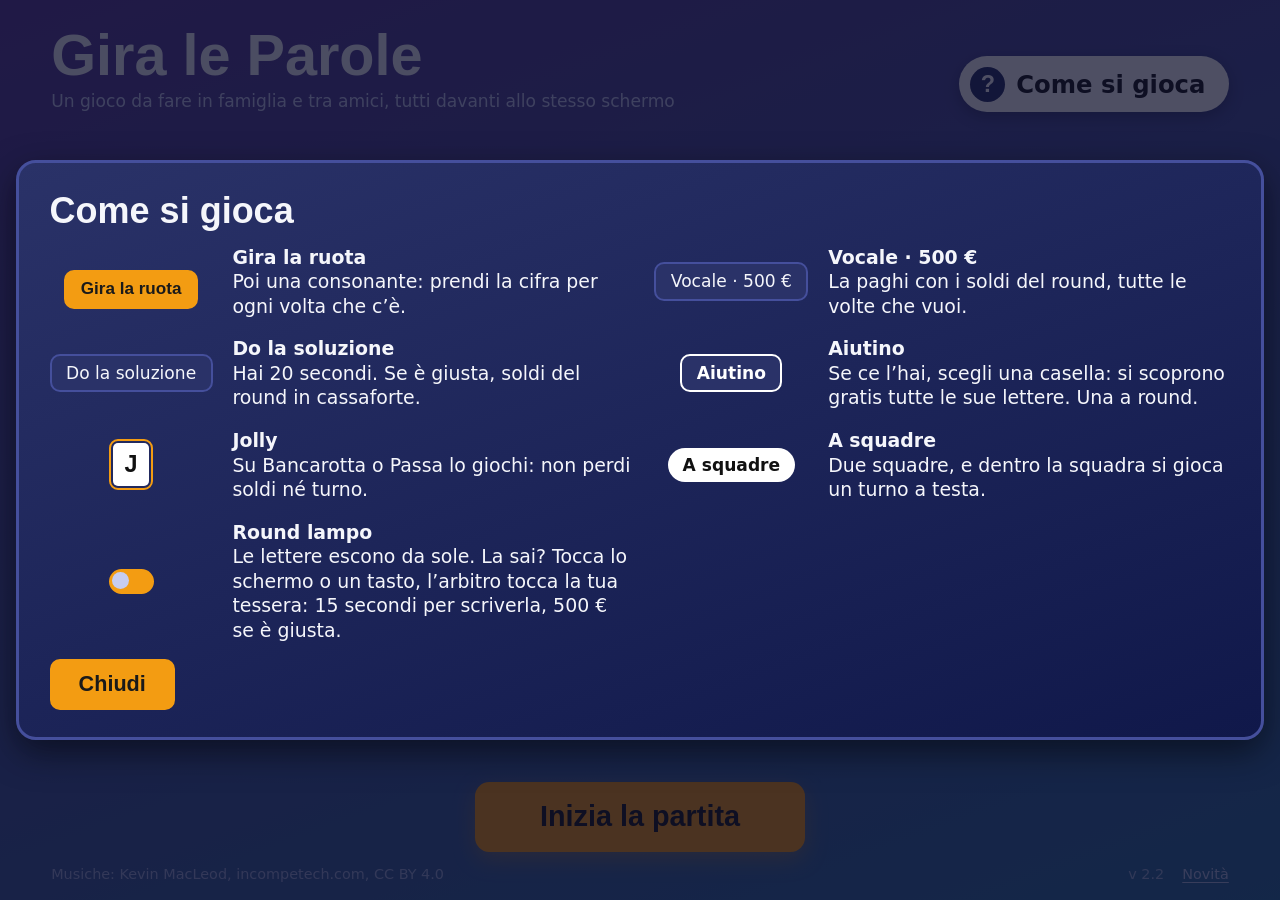
==== commit f24b2f05: "2.2 — Chi tocca prima: round lampo, ruota pesante a 72 pioli, mazzo nuovo con l'indizio come argomen" ====
--- a/index.html
+++ b/index.html
@@ -26,7 +26,7 @@
       <nav class="porte-iscrizione" aria-label="Altre pagine">
         <button id="btn-albo" type="button" class="secondario">Albo d'oro</button>
         <button id="btn-frasi-nostre" type="button" class="secondario">Le nostre frasi</button>
-        <button id="btn-guida" type="button" class="secondario">Come si gioca</button>
+        <button id="btn-guida" type="button">Come si gioca</button>
       </nav>
     </header>
 
@@ -71,8 +71,8 @@
         </div>
 
         <div class="scelta-extra">
-          <!-- Round lampo: giro B, non ancora costruito — gioco.js nasconde
-               questa riga finche` GIRO_B_C_ATTIVO resta false. -->
+          <!-- Round lampo (giro B, voce B1, lampo.js): la leva lo accende e lo
+               spegne; gioco.js nasconde la riga se LAMPO_ATTIVO e` false. -->
           <label class="interruttore" id="riga-lampo" for="lampo-attivo">
             <input type="checkbox" id="lampo-attivo" />
             <span class="leva" aria-hidden="true"></span>
@@ -108,13 +108,16 @@
     <div class="scheda-finestra">
       <h2 id="titolo-novita">Novità</h2>
       <div id="elenco-novita" class="elenco-novita"></div>
-      <button id="btn-chiudi-novita" type="button" class="primario">Chiudi</button>
+      <div class="azioni-finestra">
+        <button id="btn-chiudi-novita" type="button" class="primario">Chiudi</button>
+        <button id="btn-tutte-novita" type="button">Tutte le novità</button>
+      </div>
     </div>
   </div>
 
   <!-- La mini guida «Come si gioca»: al massimo 8 voci, le prime 6 sempre
-       visibili — la 7 e la 8 (round lampo, frase premio) si accendono con
-       GIRO_B_C_ATTIVO (config.js). -->
+       visibili — la 7 (round lampo) si accende con LAMPO_ATTIVO, la 8 (frase
+       premio) con GIRO_B_C_ATTIVO (config.js). -->
   <div id="finestra-guida" class="finestra nascosta" role="dialog" aria-modal="true" aria-labelledby="titolo-guida">
     <div class="scheda-finestra guida">
       <h2 id="titolo-guida">Come si gioca</h2>
@@ -191,6 +194,9 @@
         <!-- Decimo giro, intervento 1/3 (28/09/2026): la categoria si sposta
              qui, sotto il tabellone, come la striscia della TV — prima
              stava nell'intestazione (vedi header sopra). -->
+        <!-- 05/10/2026: la targa mostra l'INDIZIO della frase (la categoria
+             solo se la frase non ne ha uno). L'id e la classe restano quelli
+             di prima. -->
         <div id="categoria-corrente" class="categoria"></div>
 
         <!-- Undicesimo giro, punto 56 (28/09/2026, disegno di Chiara): il
@@ -239,6 +245,17 @@
             <input id="input-soluzione" type="text" placeholder="Scrivi qui la frase intera" />
             <button type="submit" class="primario">Conferma</button>
           </form>
+        </div>
+
+        <!-- Round lampo (giro B, voce B1, lampo.js): chi e` stato scelto
+             scrive la frase, LAMPO_SECONDI secondi (config.js). -->
+        <div id="pannello-lampo" class="pannello-scelta pannello-lampo nascosta">
+          <p><b id="lampo-chi"></b>, scrivi la frase</p>
+          <form id="form-lampo" autocomplete="off">
+            <input id="input-lampo" type="text" placeholder="Scrivi qui la frase intera" />
+            <button type="submit" class="primario">Conferma</button>
+          </form>
+          <div class="barra-tempo-lampo" aria-hidden="true"><div class="riempimento"></div><span class="secondi-lampo" id="secondi-lampo">15</span></div>
         </div>
 
         <div id="pannello-fine-round" class="pannello-scelta nascosta">
@@ -311,7 +328,10 @@
        vedi genera-novita.mjs e pubblica.sh — non si scrive a mano. -->
   <script src="novita.js"></script>
   <script src="audio.js"></script>
+  <!-- La ruota pesante (05/10/2026): il motore fisico, uno solo per pulsante e mano. Va prima di ruota.js. -->
+  <script src="fisica-ruota.js"></script>
   <script src="ruota.js"></script>
   <script src="gioco.js"></script>
+  <script src="lampo.js"></script>
 </body>
 </html>
--- a/style.css
+++ b/style.css
@@ -298,6 +298,12 @@
   border-radius: 999px;
   padding: 0.5rem 1.2rem;
   box-shadow: 0 3px 0 rgba(0, 0, 0, 0.25);
+  /* 05/10/2026: la targa mostra l'indizio della frase, fino a ~40 caratteri
+     (prima una categoria, poche parole). Non si tronca mai: se non sta su una
+     riga va su due, bilanciate, dentro la colonna. */
+  max-width: 100%;
+  text-wrap: balance;
+  overflow-wrap: anywhere;
 }
 
 .btn-muto {
@@ -726,7 +732,7 @@
   font-size: 1.1rem;
 }
 
-#form-soluzione {
+#form-soluzione, #form-lampo {
   display: flex;
   flex-wrap: wrap;
   gap: 0.6rem;
@@ -734,7 +740,7 @@
   margin-top: 0.6rem;
 }
 
-#input-soluzione {
+#input-soluzione, #input-lampo {
   flex: 1;
   min-width: 220px;
   font-size: 1.05rem;
@@ -1078,47 +1084,15 @@
   box-shadow: 0 0 0 3px rgba(255, 255, 255, 0.25), 0 0 8px rgba(243, 156, 18, 0.7);
 }
 
-/* Punto 55 (28/09/2026, disegno di Chiara): la freccia "sbatte sui pioli"
-   mentre la ruota gira — un piccolo scatto ad ogni tic (gioco.js aggiunge e
-   toglie questa classe, vedi puntatoreTic). "-14° per 90 ms a ogni tic"
-   (`design/2026-09-28-revisione.md`, rilievo 7). transform-origin in alto,
-   come il perno della freccia vera. */
-.puntatore.tic {
+/* Ruota pesante (05/10/2026, voce D della scheda di Chiara). La freccia e` la
+   lamella: ruota attorno al perno di quanto e` piegata (--lamella, da -1 a 1,
+   scritta da ruota.js a ogni fotogramma). +14° perche` la ruota gira in senso
+   orario e i pioli, passando sotto, la spingono a destra. Prima (punto 55,
+   28/09) il verso era -14°, cioe` CONTRO i pioli: un difetto in produzione.
+   Sostituisce .puntatore.tic, .puntatore.tic-indietro e i due @keyframes. */
+.puntatore {
   transform-origin: 50% 0;
-  animation: tic-puntatore 90ms ease-out;
-}
-
-@keyframes tic-puntatore {
-  0% {
-    transform: translateX(-50%) rotate(0deg);
-  }
-  35% {
-    transform: translateX(-50%) rotate(-14deg);
-  }
-  100% {
-    transform: translateX(-50%) rotate(0deg);
-  }
-}
-
-/* Voce E, tredicesimo giro (29/09/2026, facoltativa): quando la ruota va
-   all'indietro (trascinamento in senso antiorario) la freccia si piega
-   dall'altra parte — stesse durate e stesso picco al 35%, solo il segno
-   dell'angolo cambia. */
-.puntatore.tic-indietro {
-  transform-origin: 50% 0;
-  animation: tic-puntatore-indietro 90ms ease-out;
-}
-
-@keyframes tic-puntatore-indietro {
-  0% {
-    transform: translateX(-50%) rotate(0deg);
-  }
-  35% {
-    transform: translateX(-50%) rotate(14deg);
-  }
-  100% {
-    transform: translateX(-50%) rotate(0deg);
-  }
+  transform: translateX(-50%) rotate(calc(var(--lamella, 0) * 14deg));
 }
 
 /* Rilievo 6 (28/09/2026, disegno di Chiara): coriandoli a tutto schermo
@@ -1322,8 +1296,15 @@
      bianca, riga nera fra le caselle (punto 50). Punto 54: piu` grande del
      prototipo di Chiara (--cella 5,6vh invece di 5vh, +12%) — verificato che
      ci sta senza schiacciare ruota ne` giocatori a 1366×768 (vedi rapporto). */
+  /* 05/10/2026: --cella era solo in vh, ma la colonna centrale e` quello che
+     resta della larghezza dopo la ruota (80vh) e i margini: a 1280x800 (16:10)
+     restano 574px e il tabellone ne chiedeva 658, usciva di 22px a destra e
+     finiva 16px sopra la ruota. Ora la cella e` la piu` piccola fra la misura
+     in vh di prima e quella che ci sta in larghezza (94vw - ruota - cornice,
+     diviso 14): dove prima ci stava (1366x768, 1920x1080) non cambia di un
+     pixel. */
   .tabellone-frase {
-    --cella: 5.6vh;
+    --cella: min(5.6vh, calc((94vw - 80vh - 3.9vh) / 14));
     width: auto; max-width: none; margin: 0;
     background: #0b0b1e;
     border: 0.55vh solid #fff;
@@ -1499,7 +1480,7 @@
      si impila sotto, la colonna non cresce e le tessere dei giocatori non
      si spostano. */
   .colonna-centrale:has(.pannello-scelta:not(.nascosta)) .area-comandi { display: none; }
-  .area-comandi button, .pannello-scelta button.primario, .pannello-scelta button.secondario, #form-soluzione button {
+  .area-comandi button, .pannello-scelta button.primario, .pannello-scelta button.secondario, #form-soluzione button, #form-lampo button {
     font-size: 2.6vh; padding: 1.3vh 2.8vh; border-radius: 1.2vh; border-width: 0.3vh;
   }
 
@@ -1520,8 +1501,8 @@
     transition: transform 90ms ease-out, box-shadow 90ms ease-out;
   }
   .griglia-lettere button:hover:not(:disabled) { transform: translateY(-0.3vh); box-shadow: 0 0.75vh 0 #b9b9c9, 0 1.2vh 2vh rgba(0, 0, 0, 0.4); border-color: transparent; }
-  #pannello-jolly p, #pannello-soluzione p, #pannello-fine-round p { font-size: 2.6vh; }
-  #input-soluzione { font-size: 2.6vh; padding: 1vh 1.6vh; min-width: 44vh; }
+  #pannello-jolly p, #pannello-soluzione p, #pannello-fine-round p, #pannello-lampo p { font-size: 2.6vh; }
+  #input-soluzione, #input-lampo { font-size: 2.6vh; padding: 1vh 1.6vh; min-width: 44vh; }
   #secondi-rimasti { font-size: 3.4vh; }
 
   /* --- le tessere dei giocatori: una fila, un numero grande ciascuna,
@@ -1605,9 +1586,18 @@
   .coriandolo { width: 1.4vh; height: 2.6vh; top: -4vh; }
 
   /* --- schermata finale --- */
-  #schermata-finale { height: 100vh; display: flex; flex-direction: column; align-items: center; justify-content: center; gap: 1.6vh; max-width: none; }
-  #schermata-finale h1 { font-size: 7vh; margin: 0; }
-  .scheda-finale-vincitore { max-width: 62vh; margin: 0; padding: 3vh; border-width: 0.5vh; border-radius: 2.4vh; }
+  #schermata-finale { height: 100vh; display: flex; flex-direction: column; align-items: center; justify-content: center; gap: 1.2vh; max-width: none; }
+  #schermata-finale h1 { font-size: 7vh; line-height: 1; margin: 0; }
+  .scheda-finale-vincitore { max-width: 62vh; margin: 0; padding: 3vh; border-width: 0.5vh; border-radius: 2.4vh; flex-shrink: 0; }
+  /* 05/10/2026: la scheda ha overflow:hidden, quindi in una colonna flex a
+     altezza fissa il suo minimo e` 0 e si faceva schiacciare, tagliando la
+     cifra. Non si schiaccia piu`: e` la classifica a cedere, non la cifra. */
+  /* ...e il posto che la scheda ora pretende si recupera dai vuoti sotto la
+     classifica (margini in rem pensati per la pagina che scorre), non dalla
+     scheda: a 1280x800 col premio di casa servono ~80px. */
+  .finale-classifica { margin-bottom: 0; }
+  #schermata-finale .crediti-musica { margin: 0; }
+  #schermata-finale .azioni-iscrizione { margin: 0; }
   .titolo-classifica { font-size: 2.8vh; margin: 0.6vh 0 0; }
   .finale-classifica { max-width: 62vh; width: 62vh; }
   .riga-classifica-finale { font-size: 2.6vh; padding: 0.8vh 1.6vh; border-left-width: 0.7vh; }
@@ -1637,6 +1627,26 @@
 .testata-iscrizione h1 { text-align: left; margin: 0; }
 .testata-iscrizione .sottotitolo { text-align: left; margin: 0; }
 .porte-iscrizione { display: flex; gap: 0.6rem; }
+/* «Come si gioca» (05/10/2026, disegno di Chiara — design/2026-10-05-scheda-novita-e-guida.md):
+   pillola bianca piena con il «?» in un cerchio scuro. L'id vince su .porte-iscrizione button. */
+#btn-guida {
+  display: inline-flex; align-items: center; gap: 0.55em;
+  background: #ffffff; color: #1a1a1a;
+  border: none; border-radius: 999px;
+  font-weight: 700; white-space: nowrap;
+  padding: 0.55em 1.1em 0.55em 0.6em;
+  box-shadow: 0 4px 14px rgba(0, 0, 0, 0.28);
+  transition: transform 140ms ease-out, box-shadow 140ms ease-out;
+}
+#btn-guida::before {
+  content: "?";
+  display: inline-flex; align-items: center; justify-content: center;
+  width: 1.5em; height: 1.5em; border-radius: 50%;
+  background: var(--sfondo-pannello); color: #ffffff;
+  font: 800 1em var(--font-titoli); line-height: 1;
+}
+#btn-guida:hover:not(:disabled) { border-color: transparent; transform: translateY(-2px); box-shadow: 0 7px 20px rgba(0, 0, 0, 0.34); }
+#btn-guida:focus-visible { outline: 3px solid #ffffff; outline-offset: 3px; }
 .corpo-iscrizione { display: grid; gap: 1.2rem; margin: 1rem 0; }
 .blocco-chi-gioca h2, .blocco-stasera h2 { font: 700 1.1rem var(--font-titoli); margin: 0 0 0.6rem; color: var(--testo-attenuato); letter-spacing: 0.04em; text-transform: uppercase; }
 .riga-titolo-blocco { display: flex; align-items: center; justify-content: flex-start; gap: 1.4rem; margin-bottom: 0.6rem; }
@@ -1740,6 +1750,31 @@
 .elenco-novita .novita-in-arrivo { margin-top: 1rem; padding-top: 0.8rem; border-top: 1px dashed var(--bordo); }
 .elenco-novita .novita-in-arrivo h3 { color: var(--testo-attenuato); }
 .elenco-novita .novita-in-arrivo li { color: var(--testo-attenuato); }
+
+/* Le finestre arrivano (220 ms) invece di apparire: l'animazione riparte da sola
+   ogni volta che la finestra passa da nascosta a visibile (apertura da sola o clic). */
+.scheda-finestra { animation: arriva-finestra 220ms ease-out both; }
+@keyframes arriva-finestra {
+  from { opacity: 0; transform: translateY(1.2vh) scale(0.97); }
+  to   { opacity: 1; transform: none; }
+}
+@media (prefers-reduced-motion: reduce) { .scheda-finestra { animation: none; } }
+
+/* Novità aperte da sole: solo le versioni non ancora viste (classe messa da gioco.js),
+   «Tutte le novità» le riporta. Scorre solo l'elenco: titolo e pulsanti stanno fermi,
+   «Chiudi» è sempre in vista. */
+.elenco-novita .versione-novita.gia-vista { display: none; }
+#finestra-novita .scheda-finestra { display: flex; flex-direction: column; overflow: hidden; }
+#finestra-novita .elenco-novita { flex: 1 1 auto; min-height: 0; overflow: auto; padding-right: 0.6rem; scrollbar-color: var(--bordo) transparent; }
+/* il rientro dei pallini segue il carattere della voce (1.1rem fissi li tagliavano a 1080p) */
+#finestra-novita .elenco-novita ul { padding-left: 0; }
+#finestra-novita .elenco-novita li { margin-left: 1.25em; }
+#finestra-novita .azioni-finestra { flex: 0 0 auto; padding-top: 1rem; border-top: 1px solid var(--bordo); }
+.azioni-finestra { display: flex; align-items: center; gap: 1.4rem; margin-top: 1rem; }
+.azioni-finestra .primario { margin-top: 0; }
+#btn-tutte-novita { display: none; margin: 0.6rem 0 0; padding: 0; background: none; border: none; color: var(--testo-attenuato); font: inherit; text-decoration: underline; text-underline-offset: 0.2em; cursor: pointer; }
+#btn-tutte-novita.visibile { display: inline-block; }
+#btn-tutte-novita:hover { color: #fff; border-color: transparent; }
 .elenco-guida { display: grid; grid-template-columns: auto minmax(0, 1fr); gap: 0.7rem 1rem; align-items: center; }
 .elenco-guida .esempio { justify-self: stretch; display: flex; justify-content: center; }
 .elenco-guida .esempio button, .elenco-guida .esempio .tessera-guida { pointer-events: none; font-size: 0.85rem; padding: 0.4rem 0.8rem; }
@@ -1837,6 +1872,11 @@
   .elenco-novita h3 small { font-size: 1.8vh; }
   .elenco-novita li, .elenco-guida .voce { font-size: 2.2vh; }
   .scheda-finestra.guida { width: min(100%, 150vh); }
+  #btn-guida { font-size: 2.7vh; padding: 1.15vh 2.6vh 1.15vh 1.3vh; gap: 1.2vh; box-shadow: 0 0.5vh 1.6vh rgba(0, 0, 0, 0.28); }
+  #btn-guida::before { width: 3.9vh; height: 3.9vh; font-size: 2.6vh; }
+  #btn-guida:hover:not(:disabled) { transform: translateY(-0.25vh); box-shadow: 0 0.8vh 2.2vh rgba(0, 0, 0, 0.34); }
+  .azioni-finestra { gap: 3vh; margin-top: 2vh; }
+  #btn-tutte-novita { font-size: 2vh; margin: 0; }
   .elenco-guida { grid-template-columns: auto minmax(0, 1fr) auto minmax(0, 1fr); gap: 2vh 2.2vh; }
   .elenco-guida .voce { font-size: 2.1vh; }
   .elenco-guida .esempio button { font-size: 1.9vh; padding: 0.8vh 1.6vh; }
@@ -1850,3 +1890,39 @@
   .premio-casa small { font-size: 2vh; }
   .premio-casa b { font-size: 3.6vh; }
 }
+
+/* ---------------------------------------------------------------------------
+   4. IL ROUND LAMPO (giro B, voce B1, 05/10/2026) — disegno di Chiara
+   (design/2026-09-29-scheda-otto-idee.md), senza il tasto numerato sulla
+   tessera: dal 05/10 ci si prenota con un tocco o un tasto qualunque (Damiano).
+   --------------------------------------------------------------------------- */
+.area-partita.lampo .colonna-ruota { opacity: 0.35; filter: saturate(0.6); transition: opacity 300ms ease-out; pointer-events: none; }
+.area-partita.lampo .area-comandi { display: none; }
+
+/* Nessuno e` di turno: le tessere tornano tutte allo stato normale. Piu`
+   specifico di .scheda-giocatore:not(.turno-attivo) del blocco da 1200px. */
+.area-partita.lampo .scheda-giocatore:not(.turno-attivo) { opacity: 1; transform: none; }
+/* ferme le lettere, tocca all'arbitro: le tessere chiamano */
+.area-partita.lampo-scelta .scheda-giocatore:not(.fuori) { cursor: pointer; animation: tessera-chiama 1.4s ease-in-out infinite; }
+@keyframes tessera-chiama { 50% { transform: translateY(-0.3vh); } }
+.area-partita.lampo .scheda-giocatore.prenotato { animation: none; transform: translateY(-0.6vh); box-shadow: 0 0 0 3px #fff, 0 0 22px 4px var(--colore-giocatore), 0 8px 18px rgba(0, 0, 0, 0.4); }
+.area-partita.lampo .scheda-giocatore.fuori { animation: none; opacity: 0.4; filter: grayscale(0.7); cursor: default; }
+.area-partita.lampo .scheda-giocatore.fuori .nome-giocatore::after { content: " ✕"; color: #ff8a8a; }
+
+/* la lettera che si accende da sola: la casella salta */
+.cella-tabellone.lampo-accesa { animation: lampo-lettera 320ms cubic-bezier(0.2, 1.4, 0.4, 1) both; }
+@keyframes lampo-lettera { 0% { transform: scale(0.6); background: #ffc233; } 100% { transform: none; } }
+
+/* chi risponde: la casella e la barra del tempo che si consuma (la durata la
+   scrive lampo.js da LAMPO_SECONDI) */
+.pannello-lampo p { margin: 0 0 0.6rem; }
+.barra-tempo-lampo { position: relative; height: 0.8rem; margin: 0.7rem auto 0; max-width: min(44vh, calc(100% - 7rem)); background: #0d1230; border-radius: 999px; overflow: visible; }
+.barra-tempo-lampo .riempimento { height: 100%; width: 100%; border-radius: 999px; background: var(--accento); transform-origin: left center; animation: consuma-tempo 15s linear forwards; }
+.barra-tempo-lampo .secondi-lampo { position: absolute; right: -2.8rem; top: 50%; transform: translateY(-50%); font: 800 1.4rem var(--font-titoli); color: var(--accento); }
+@keyframes consuma-tempo { to { transform: scaleX(0); } }
+
+@media (min-width: 1200px) {
+  .area-partita.lampo .scheda-giocatore.prenotato { box-shadow: 0 0 0 0.4vh #fff, 0 0 3vh 0.4vh var(--colore-giocatore), 0 1.2vh 2.4vh rgba(0, 0, 0, 0.4); }
+  .barra-tempo-lampo { height: 1.6vh; margin-top: 1.6vh; max-width: 44vh; }
+  .barra-tempo-lampo .secondi-lampo { right: -6vh; font-size: 3.4vh; }
+}
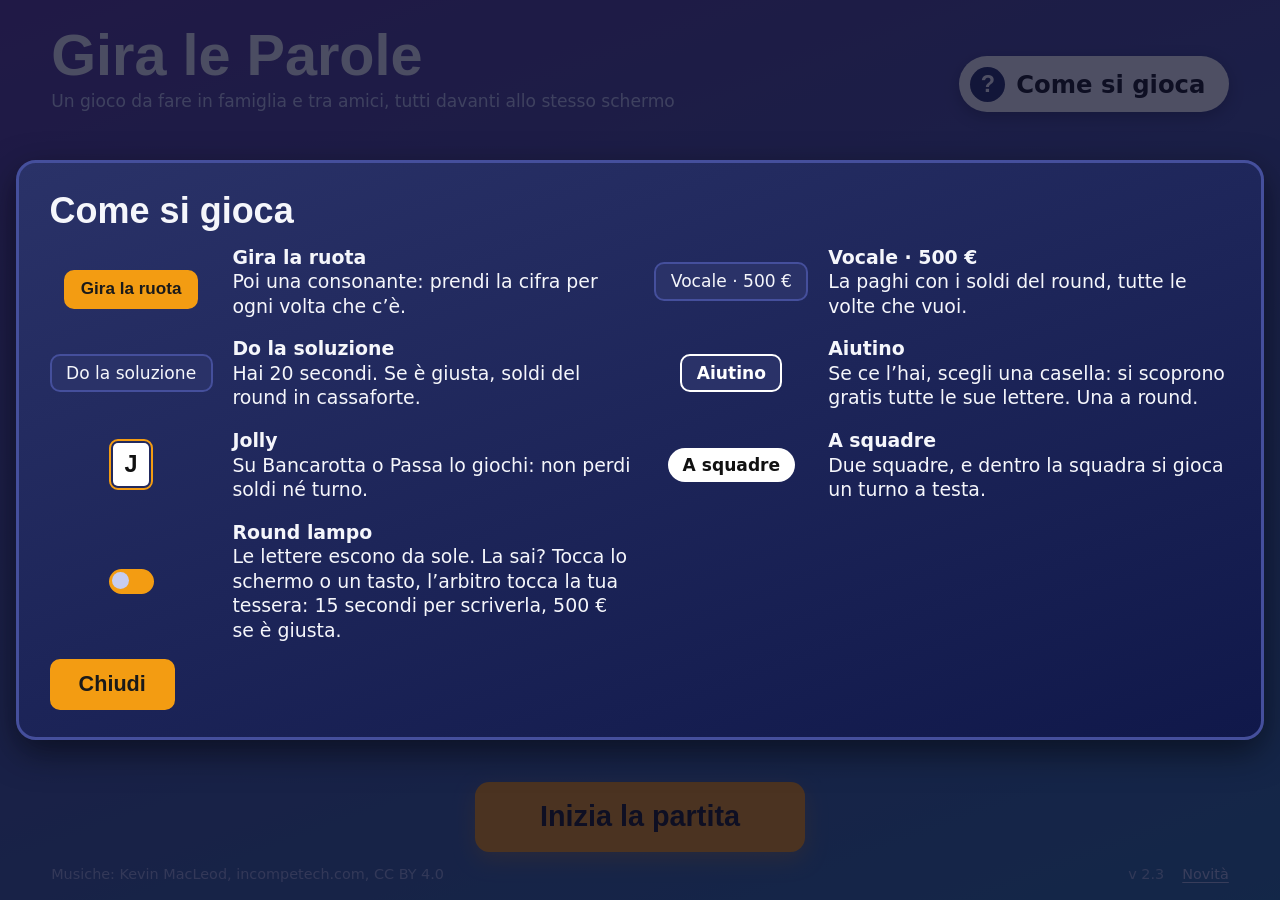
==== commit 6f1921a7: "2.3 — Si sente il gioco: musica del lampo, bling, barra del tempo, X per uscire, jingle, pioli più f" ====
--- a/index.html
+++ b/index.html
@@ -135,6 +135,8 @@
              pannello coi due cursori di volume (assorbe i vecchi
              interruttori sì/no separati per musica ed effetti). -->
         <button id="btn-volume" type="button" class="btn-muto" aria-label="Apri i controlli del volume" aria-expanded="false" aria-controls="pannello-volume">🔊</button>
+        <!-- 06/10/2026, dettatura di Damiano: la X per finire la partita e tornare alla schermata iniziale -->
+        <button id="btn-esci" type="button" class="btn-muto" aria-label="Finisci la partita">✕</button>
         <div id="pannello-volume" class="pannello-volume nascosta">
           <label class="riga-volume">
             <span>Musica</span>
@@ -245,6 +247,8 @@
             <input id="input-soluzione" type="text" placeholder="Scrivi qui la frase intera" />
             <button type="submit" class="primario">Conferma</button>
           </form>
+          <!-- la stessa barra del round lampo (06/10/2026); i secondi sono gia` scritti sopra -->
+          <div class="barra-tempo-lampo" aria-hidden="true"><div class="riempimento" id="riempimento-soluzione"></div></div>
         </div>
 
         <!-- Round lampo (giro B, voce B1, lampo.js): chi e` stato scelto
@@ -287,6 +291,17 @@
     </div>
 
   </section>
+
+  <!-- Conferma della X (06/10/2026): «No» e` il pulsante grande e col fuoco, perche` un tocco per sbaglio non butti via la partita -->
+  <div id="overlay-esci" class="overlay-festa nascosta" role="dialog" aria-modal="true" aria-labelledby="titolo-esci">
+    <div class="scheda-esci">
+      <p id="titolo-esci">Vuoi finire la partita?</p>
+      <div class="azioni-iscrizione">
+        <button id="btn-esci-no" type="button" class="primario">No</button>
+        <button id="btn-esci-si" type="button" class="secondario">Sì</button>
+      </div>
+    </div>
+  </div>
 
   <!-- SCHERMATA 3 (punto 39, 28/09/2026): fine partita, dopo l'ultimo round.
        Non si chiude da sola (Damiano, seconda dettatura): resta finché non
--- a/style.css
+++ b/style.css
@@ -306,6 +306,25 @@
   overflow-wrap: anywhere;
 }
 
+/* La conferma della X (06/10/2026) */
+.scheda-esci {
+  background: var(--sfondo-pannello);
+  border: 3px solid var(--accento);
+  border-radius: 16px;
+  padding: 1.4rem 1.6rem;
+  text-align: center;
+  max-width: 340px;
+  box-shadow: 0 10px 28px rgba(0, 0, 0, 0.45);
+}
+.scheda-esci p { margin: 0 0 1rem; font-size: 1.4rem; font-weight: 800; }
+.scheda-esci .azioni-iscrizione { display: flex; gap: 0.8rem; justify-content: center; }
+.scheda-esci button { font-size: 1.2rem; padding: 0.6rem 1.6rem; }
+@media (min-width: 1200px) {
+  .scheda-esci { max-width: none; padding: 3vh 4vh; border-radius: 2vh; }
+  .scheda-esci p { font-size: 3.4vh; margin-bottom: 2.4vh; }
+  .scheda-esci button { font-size: 2.8vh; padding: 1.4vh 4vh; }
+}
+
 .btn-muto {
   font-size: 1.2rem;
   padding: 0.4rem 0.6rem;
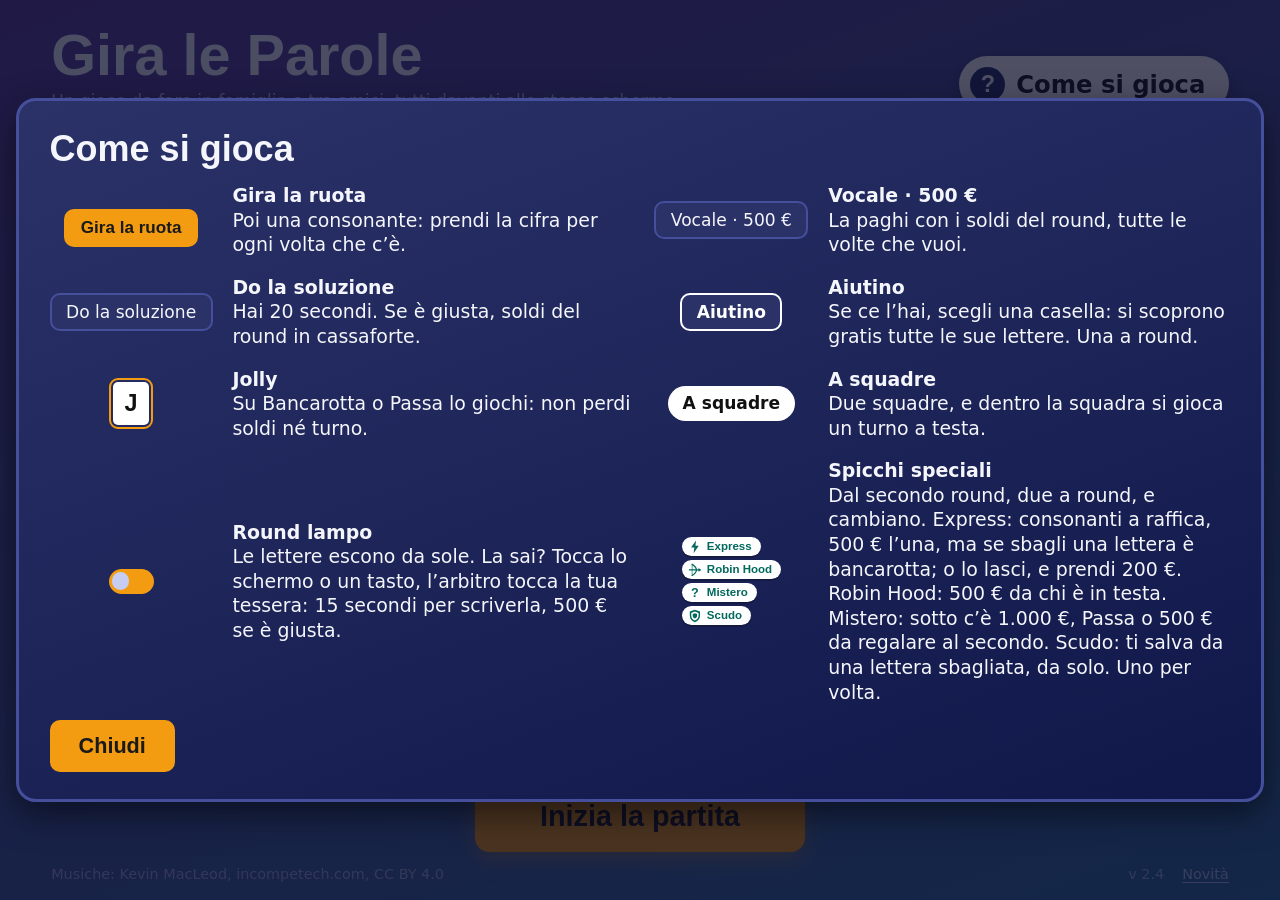
==== commit 1eaee4bc: "2.4 — Gli spicchi speciali: Express, Robin Hood, Mistero e Scudo, due a round dal secondo round Co-A" ====
--- a/index.html
+++ b/index.html
@@ -224,9 +224,25 @@
           <button id="btn-annulla-vocale" type="button" class="secondario">Annulla</button>
         </div>
 
-        <div id="pannello-consonanti" class="pannello-scelta nascosta">
+        <div id="pannello-consonanti" class="pannello-scelta pannello-consonanti nascosta">
+          <!-- Express (2.4): la fascia e le due altre mosse si vedono solo con la classe «express» sul pannello -->
+          <div class="fascia-express" id="fascia-express"></div>
           <p>Scegli una consonante</p>
           <div class="griglia-lettere" id="griglia-consonanti"></div>
+          <div class="altre-mosse">
+            <button id="btn-express-vocale" type="button">Vocale · 500 €</button>
+            <button id="btn-express-soluzione" type="button">Do la soluzione</button>
+          </div>
+        </div>
+
+        <!-- Express (2.4, disegno di Chiara 06/10/2026): la scelta, nello stesso posto del «Usi un Jolly?».
+             Rifiutato = 200 € fissi e si gira di nuovo (Damiano, 06/10 sera). -->
+        <div id="pannello-express" class="pannello-scelta pannello-express nascosta">
+          <p><b>Express!</b> Consonanti una dopo l’altra, 500 € l’una. Se una lettera non c’è, bancarotta.</p>
+          <div class="scelte">
+            <button id="btn-express-si" type="button" class="primario">Gioco l’Express</button>
+            <button id="btn-express-no" type="button" class="secondario">No, prendo 200 €</button>
+          </div>
         </div>
 
         <div id="pannello-jolly" class="pannello-scelta nascosta">
--- a/style.css
+++ b/style.css
@@ -1441,8 +1441,8 @@
   .annuncio.scena.rosso .annuncio-titolo { color: #ff6b6b; text-shadow: 0 0.4vh 0 rgba(0, 0, 0, 0.4), 0 0 3.5vh rgba(255, 80, 80, 0.5); }
   .annuncio.scena.oro .annuncio-titolo { color: var(--accento); text-shadow: 0 0.4vh 0 rgba(0, 0, 0, 0.4), 0 0 3.5vh rgba(243, 156, 18, 0.55); }
   /* Voce C, tredicesimo giro (29/09/2026): l'annuncio del cambio di round —
-     "Round N" in oro, sotto in bianco e piu` grande di una scena normale. */
-  .annuncio.scena.round .annuncio-sotto { font: 700 3.6vh/1.15 var(--font-titoli); color: #fff; text-shadow: 0 0.3vh 0 rgba(0,0,0,.3); }
+     "Round N" in oro. Dalla 2.4 sotto non c'e` piu` «la ruota vale di piu`»:
+     ci sono le pillole degli speciali (vedi in fondo a questo file). */
 
   /* Punto 69, quattordicesimo giro (29/09/2026, disegno di Chiara): il
      secondo tempo dell'annuncio, «Tocca a» — la tessera del giocatore
@@ -1945,3 +1945,150 @@
   .barra-tempo-lampo { height: 1.6vh; margin-top: 1.6vh; max-width: 44vh; }
   .barra-tempo-lampo .secondi-lampo { right: -6vh; font-size: 3.4vh; }
 }
+
+/* ============================================================================
+   GLI SPICCHI SPECIALI (2.4) — disegno di Chiara, 06/10/2026
+   (design/2026-10-06-scheda-spicchi-speciali.md, voce D): i cartelli sul
+   palco, il pannello dell'Express, le pillole del cambio di round, lo Scudo
+   sulla tessera. --speciale e --speciale-scuro li imposta gioco.js all'avvio
+   da COLORE_SPECIALE e COLORE_SPECIALE_SCURO (config.js): la fonte e` una.
+   ============================================================================ */
+
+/* Il simbolo di uno speciale come <svg> dentro al testo: prende il colore
+   dal contenitore (currentColor), si misura in em come una lettera. */
+.simbolo-speciale {
+  display: inline-block;
+  width: 1em; height: 1em;
+  vertical-align: -0.12em;
+  fill: currentColor; stroke: currentColor;
+  stroke-linecap: round; stroke-linejoin: round;
+  overflow: visible;
+}
+.simbolo-speciale text { font: 800 92px var(--font-titoli); fill: currentColor; stroke: none; }
+
+/* La pillola: simbolo + nome. Nel cartello «Round N» e nella guida. */
+.pillola-speciale {
+  display: inline-flex; align-items: center; gap: 0.45em;
+  padding: 0.22em 0.8em 0.22em 0.55em;
+  border-radius: 999px;
+  background: #fff; color: var(--speciale-scuro);
+  font: 800 1em/1 var(--font-titoli);
+  box-shadow: 0 0.15em 0 rgba(0, 0, 0, 0.25);
+  white-space: nowrap;
+}
+.pillola-speciale .simbolo-speciale { font-size: 1.2em; }
+
+/* Lo Scudo tenuto: accanto alle carte Jolly sulla tessera del giocatore,
+   stessa misura della carta, bianco col simbolo verde-azzurro. */
+.carta-scudo {
+  display: inline-flex; align-items: center; justify-content: center;
+  width: 1.5rem; height: 1.9rem; border-radius: 4px;
+  background: #fff; color: var(--speciale-scuro);
+  border: 1px solid #0b0b1e; font-size: 1rem;
+}
+/* quando scatta: si gonfia e sparisce (600 ms), mentre il palco lo dice */
+.carta-scudo.scatta { animation: scudo-scatta 600ms ease-in both; }
+@keyframes scudo-scatta {
+  0%   { transform: scale(1); opacity: 1; }
+  40%  { transform: scale(1.5); opacity: 1; }
+  100% { transform: scale(0.2); opacity: 0; }
+}
+
+/* Nella guida: le quattro pillole piccole una sotto l'altra */
+.elenco-guida .esempio .pillole-guida { display: flex; flex-direction: column; gap: 0.25rem; align-items: flex-start; }
+.elenco-guida .esempio .pillole-guida .pillola-speciale { font-size: 0.72rem; }
+
+/* Express: la scelta (come il pannello del Jolly) */
+.pannello-express p b { color: var(--accento); font-weight: 800; }
+.pannello-express .scelte { display: flex; gap: 0.8rem; justify-content: center; flex-wrap: wrap; }
+.pannello-express button.primario,
+.pannello-consonanti.express .fascia-express { background: var(--speciale); border-color: var(--speciale-scuro); color: #fff; }
+
+
+/* Express: la fascia e le altre due mosse si vedono solo mentre si gioca l'Express */
+.pannello-consonanti:not(.express) .fascia-express,
+.pannello-consonanti:not(.express) .altre-mosse { display: none; }
+
+/* Express: mentre si gioca, la fascia in testa al pannello delle consonanti */
+.fascia-express {
+  display: flex; align-items: center; justify-content: center; gap: 1rem;
+  margin: 0 auto 0.6rem; padding: 0.4rem 1.2rem; width: fit-content;
+  border-radius: 999px;
+  font: 800 1.1rem/1 var(--font-titoli);
+  box-shadow: 0 3px 0 rgba(0, 0, 0, 0.3);
+}
+.fascia-express .simbolo-speciale { font-size: 1.2em; }
+.fascia-express .conto { font: 700 0.9rem/1 var(--font-testo); color: #e0f2f1; }
+.fascia-express .conto b { color: #fff; font-weight: 800; }
+.pannello-consonanti.express .altre-mosse { display: flex; gap: 0.6rem; justify-content: center; margin-top: 0.6rem; }
+
+@media (min-width: 1200px) {
+  .carta-scudo {
+    width: 2.4vh; height: 3.2vh; border-radius: 0.35vh; border-width: 0.15vh;
+    font-size: 2vh; box-shadow: 0 0.2vh 0.4vh rgba(0, 0, 0, 0.35);
+  }
+
+  /* --- il cartello di uno speciale: la tessera porta il simbolo, non una lettera --- */
+  .annuncio.speciale .annuncio-tessera { color: var(--speciale-scuro); font-size: 8.4vh; }
+  .annuncio.speciale .annuncio-sotto {
+    font: 700 2.8vh/1.25 var(--font-testo); color: var(--testo-attenuato); text-shadow: none;
+  }
+  .annuncio.speciale .annuncio-sotto b { color: #fff; }
+  .annuncio.speciale .annuncio-sotto .simbolo-speciale { color: #4db6ac; }
+
+  /* --- «Round N»: sotto il titolo, le due pillole di questo round --- */
+  .annuncio.round .annuncio-pillole {
+    display: flex; align-items: center; gap: 1.4vh; margin-top: 1.2vh; font-size: 3.2vh;
+  }
+  .annuncio.round .annuncio-pillole .etichetta {
+    font: 700 2.6vh/1 var(--font-testo); color: var(--testo-attenuato); margin-right: 0.4vh;
+  }
+  .annuncio.round.entra .annuncio-pillole .pillola-speciale { animation: pillola-entra 320ms cubic-bezier(0.2, 1.5, 0.4, 1) both; }
+  .annuncio.round.entra .annuncio-pillole .pillola-speciale:nth-child(3) { animation-delay: 120ms; }
+  @keyframes pillola-entra { from { opacity: 0; transform: translateY(1.2vh) scale(0.8); } to { opacity: 1; transform: none; } }
+
+  /* --- Mistero: la carta col «?» si gira e mostra cosa c'era sotto --- */
+  .annuncio.mistero .annuncio-tessera { backface-visibility: hidden; }
+  .annuncio.mistero.gira .annuncio-tessera { animation: carta-gira 520ms ease-in-out both; }
+  @keyframes carta-gira {
+    0%   { transform: rotateY(0); }
+    50%  { transform: rotateY(90deg); }
+    100% { transform: rotateY(0); }
+  }
+  .annuncio.mistero .annuncio-tessera.esito { font: 800 3vh/1.1 var(--font-titoli); text-align: center; padding: 0 0.6vh; }
+  .annuncio.mistero .annuncio-tessera.esito.soldi { background: linear-gradient(160deg, #fff2c4, #f3c531 55%, #c2860a); color: #3a2a00; }
+  .annuncio.mistero .annuncio-tessera.esito.passa { background: #F7F3E8; color: #20233A; }
+  .annuncio.mistero .annuncio-tessera.esito.regalo { background: var(--speciale); color: #fff; }
+
+  /* --- Robin Hood: la tessera di chi e` in testa, la pedina che passa, la tua --- */
+  .annuncio.robin { gap: 2vh; }
+  .annuncio.robin .tessere-robin { display: flex; align-items: center; gap: 1vh; flex: 0 0 auto; }
+  .annuncio.robin .annuncio-tessera {
+    width: 9vh; height: 11.5vh; font-size: 7.4vh; color: #111;
+    outline: 0.5vh solid var(--colore-giocatore, var(--accento)); outline-offset: 0.4vh;
+    box-shadow: inset 0 -0.7vh 0 rgba(0, 0, 0, 0.12), 0 0 3vh 0.2vh var(--colore-giocatore, transparent), 0 1.2vh 2.6vh rgba(0, 0, 0, 0.45);
+  }
+  .annuncio.robin .tragitto { position: relative; width: 13vh; height: 5vh; margin: 0 0.8vh; }
+  .annuncio.robin .tragitto::before {
+    content: ""; position: absolute; left: 0; right: 0; top: 50%; height: 0.4vh; margin-top: -0.2vh;
+    background: rgba(255, 255, 255, 0.35); border-radius: 1vh;
+  }
+  .annuncio.robin .pedina {
+    position: absolute; top: 50%; left: 0; transform: translate(-50%, -50%); z-index: 1;
+    padding: 0.7vh 1.3vh; border-radius: 999px;
+    background: var(--accento); color: #1a1a1a;
+    font: 800 2.6vh/1 var(--font-titoli); white-space: nowrap;
+    box-shadow: 0 0.3vh 0 rgba(0, 0, 0, 0.3);
+  }
+  .annuncio.robin.entra .pedina { animation: pedina-passa 700ms cubic-bezier(0.4, 0, 0.2, 1) 300ms both; }
+  @keyframes pedina-passa { from { left: 0; } to { left: 100%; } }
+  .annuncio.robin.ferma .pedina { left: 50%; } /* se sei tu in testa: niente passa, la pedina resta in mezzo, spenta */
+  .annuncio.robin.ferma .pedina { background: rgba(255, 255, 255, 0.25); color: var(--testo-attenuato); }
+
+  /* --- Express --- */
+  .pannello-express p { font-size: 2.6vh; }
+  .pannello-express .scelte { gap: 1.4vh; }
+  .fascia-express { margin-bottom: 1vh; padding: 0.6vh 2vh; font-size: 2.6vh; box-shadow: 0 0.3vh 0 rgba(0, 0, 0, 0.3); gap: 1.6vh; }
+  .fascia-express .conto { font-size: 2.2vh; }
+  .pannello-consonanti.express .altre-mosse { gap: 1.2vh; margin-top: 1vh; }
+}
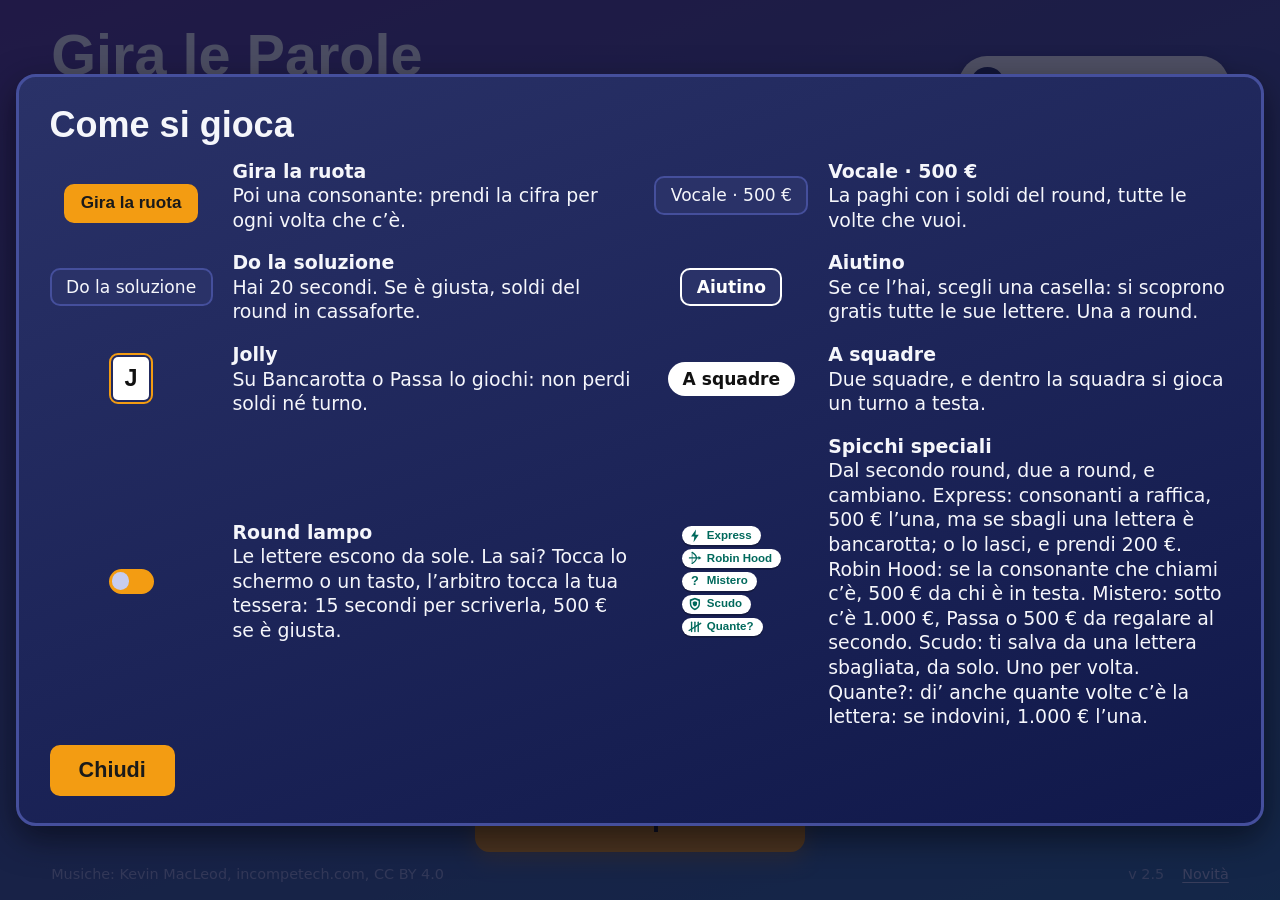
==== commit 75f5c35b: "2.5 — Quante?: il quinto spicchio speciale, Robin Hood con la consonante giusta, freccia nel verso g" ====
--- a/index.html
+++ b/index.html
@@ -199,7 +199,12 @@
         <!-- 05/10/2026: la targa mostra l'INDIZIO della frase (la categoria
              solo se la frase non ne ha uno). L'id e la classe restano quelli
              di prima. -->
-        <div id="categoria-corrente" class="categoria"></div>
+        <!-- 2.4.1 (Damiano 07/10): «Cambia frase» sta accanto alla targa, piccolo, e si vede
+             solo prima che sia uscita qualsiasi lettera del round (vedi cambiaFrasePossibile in gioco.js). -->
+        <div class="riga-targa">
+          <div id="categoria-corrente" class="categoria"></div>
+          <button id="btn-cambia-frase" type="button" class="cambia-frase nascosta" title="Un’altra frase: il round resta lo stesso">Cambia frase</button>
+        </div>
 
         <!-- Undicesimo giro, punto 56 (28/09/2026, disegno di Chiara): il
              "palco" dell'annuncio, come se fosse Gerry Scotti a dirlo —
--- a/style.css
+++ b/style.css
@@ -306,6 +306,23 @@
   overflow-wrap: anywhere;
 }
 
+/* 2.4.1 (Damiano 07/10): «Cambia frase», piccolo e discreto, accanto alla targa.
+   Sotto i 1200px sta sotto la targa; da 1200px in su sta alla sua destra (vedi il
+   blocco dello schermo largo). Si vede solo prima che sia uscita una lettera
+   (gioco.js, cambiaFrasePossibile: la classe .nascosta lo toglie). */
+.riga-targa { display: flex; flex-direction: column; align-items: stretch; gap: 0.4rem; }
+.cambia-frase {
+  align-self: center;
+  font-size: 0.85rem; font-weight: 600;
+  padding: 0.25rem 0.9rem;
+  border-radius: 999px;
+  border: 1px solid rgba(255, 255, 255, 0.35);
+  background: transparent;
+  color: var(--testo-attenuato);
+  white-space: nowrap;
+}
+.cambia-frase:hover:not(:disabled) { color: var(--testo); border-color: var(--testo); }
+
 /* La conferma della X (06/10/2026) */
 .scheda-esci {
   background: var(--sfondo-pannello);
@@ -1105,13 +1122,17 @@
 
 /* Ruota pesante (05/10/2026, voce D della scheda di Chiara). La freccia e` la
    lamella: ruota attorno al perno di quanto e` piegata (--lamella, da -1 a 1,
-   scritta da ruota.js a ogni fotogramma). +14° perche` la ruota gira in senso
-   orario e i pioli, passando sotto, la spingono a destra. Prima (punto 55,
-   28/09) il verso era -14°, cioe` CONTRO i pioli: un difetto in produzione.
+   scritta da ruota.js a ogni fotogramma; positiva = ruota in senso orario).
+   Correzione 2.4.1 (07/10/2026, Damiano: «se la ruota va in senso orario la
+   freccina deve andare verso destra»): la punta sta SOTTO il perno, e in CSS
+   rotate() positivo e` orario, quindi porta la punta a SINISTRA, contro i pioli
+   (in cima alla ruota, in senso orario, i pioli vanno a destra). Per questo il
+   moltiplicatore e` -14deg: ruota oraria = --lamella positiva = punta a destra;
+   antioraria = punta a sinistra. Vale anche in mano (lamellaInMano, stesso segno).
    Sostituisce .puntatore.tic, .puntatore.tic-indietro e i due @keyframes. */
 .puntatore {
   transform-origin: 50% 0;
-  transform: translateX(-50%) rotate(calc(var(--lamella, 0) * 14deg));
+  transform: translateX(-50%) rotate(calc(var(--lamella, 0) * -14deg));
 }
 
 /* Rilievo 6 (28/09/2026, disegno di Chiara): coriandoli a tutto schermo
@@ -1378,6 +1399,18 @@
     padding: 0.7vh 3.2vh;
     background: #fff; color: #111;
     box-shadow: 0 0.4vh 0 rgba(0, 0, 0, 0.25);
+  }
+  /* 2.4.1: la targa resta al centro; «Cambia frase» sta alla sua destra, nella colonna
+     che il grid le riserva (sempre, cosi` la targa non cambia quando il pulsante sparisce). */
+  .riga-targa {
+    display: grid; grid-template-columns: minmax(15vh, 1fr) auto minmax(15vh, 1fr);
+    align-items: center; column-gap: 1.6vh; width: 100%; flex: 0 0 auto;
+  }
+  .riga-targa .categoria { grid-column: 2; max-width: 100%; }
+  .cambia-frase {
+    grid-column: 3; justify-self: start;
+    font-size: max(1.8vh, 0.8rem); padding: 0.4vh 1.5vh; border-width: 0.2vh;
+    color: rgba(255, 255, 255, 0.72);
   }
 
   /* -----------------------------------------------------------------------
@@ -2022,6 +2055,57 @@
 .fascia-express .conto b { color: #fff; font-weight: 800; }
 .pannello-consonanti.express .altre-mosse { display: flex; gap: 0.6rem; justify-content: center; margin-top: 0.6rem; }
 
+/* ---- Quante? (2.5, disegno di Chiara 07/10/2026, design/prototipi/2026-10-07-quante/proposta.css) ---- */
+/* Quante?: la fascia in testa al pannello e` la stessa dell'Express (stesso
+   elemento, stesso colore di classe); si accende con la classe «quante». Le
+   altre mosse (Vocale, Do la soluzione) restano nascoste: non e` l'Express. */
+.pannello-consonanti.quante .fascia-express {
+  display: flex;
+  background: var(--speciale); border-color: var(--speciale-scuro); color: #fff;
+}
+.pannello-consonanti.quante .altre-mosse { display: none; }
+
+/* La lettera detta e la fila dei numeri: prende il posto della griglia delle
+   consonanti, nella stessa riga, senza finestra in piu`. */
+.scelta-quante {
+  display: flex; align-items: center; justify-content: center; gap: 0.5rem;
+  margin: 0.6rem auto;
+}
+/* la lettera appena toccata: la stessa tessera bianca delle consonanti, con
+   l'anello dell'accento, perche' si veda che e` lei la domanda */
+.scelta-quante .lettera-detta {
+  display: flex; align-items: center; justify-content: center;
+  width: 2.6rem; height: 2.6rem; border-radius: 6px;
+  background: #fff; color: #111; font: 800 1.1rem var(--font-titoli);
+  outline: 3px solid var(--accento); outline-offset: 3px;
+}
+.scelta-quante .separatore { width: 2px; height: 2rem; margin: 0 0.5rem; border-radius: 2px; background: rgba(255, 255, 255, 0.3); }
+/* i numeri: tondi, bianchi, stessa ombra delle tessere delle lettere: sono
+   una scelta dello stesso peso, con un'altra forma perche' non sono lettere */
+.scelta-quante button.numero {
+  width: 2.6rem; height: 2.6rem; padding: 0; border: none; border-radius: 50%;
+  background: #fff; color: #111; font: 800 1.1rem var(--font-titoli);
+  min-height: 0;
+}
+.scelta-quante button.numero small { font: 800 0.7em/1 var(--font-titoli); vertical-align: 0.2em; }
+/* la griglia delle lettere va via in 120 ms, i numeri entrano col rimbalzo di sempre */
+.griglia-lettere.via { animation: griglia-via 120ms ease-in both; pointer-events: none; }
+@keyframes griglia-via { to { opacity: 0; transform: scale(0.92); } }
+.scelta-quante.entra button.numero { animation: numero-entra 220ms cubic-bezier(0.2, 1.5, 0.4, 1) both; }
+.scelta-quante.entra button.numero:nth-of-type(2) { animation-delay: 30ms; }
+.scelta-quante.entra button.numero:nth-of-type(3) { animation-delay: 60ms; }
+.scelta-quante.entra button.numero:nth-of-type(4) { animation-delay: 90ms; }
+.scelta-quante.entra button.numero:nth-of-type(5) { animation-delay: 120ms; }
+.scelta-quante.entra button.numero:nth-of-type(6) { animation-delay: 150ms; }
+@keyframes numero-entra { from { opacity: 0; transform: translateY(0.6rem) scale(0.6); } to { opacity: 1; transform: none; } }
+
+/* Il cartello del doppio: la tessera della lettera diventa d'oro (la stessa
+   carta d'oro del Mistero «1.000 € a lettera»), con l'anello dell'accento. */
+.annuncio.doppio .annuncio-tessera {
+  background: linear-gradient(160deg, #fff2c4, #f3c531 55%, #c2860a); color: #3a2a00;
+  outline: 3px solid var(--accento); outline-offset: 3px;
+}
+
 @media (min-width: 1200px) {
   .carta-scudo {
     width: 2.4vh; height: 3.2vh; border-radius: 0.35vh; border-width: 0.15vh;
@@ -2049,7 +2133,7 @@
 
   /* --- Mistero: la carta col «?» si gira e mostra cosa c'era sotto --- */
   .annuncio.mistero .annuncio-tessera { backface-visibility: hidden; }
-  .annuncio.mistero.gira .annuncio-tessera { animation: carta-gira 520ms ease-in-out both; }
+  .annuncio.mistero.gira .annuncio-tessera { animation: carta-gira var(--mistero-gira-ms, 800ms) ease-in-out both; } /* valore in config.js (DURATA_MISTERO_GIRA_MS) */
   @keyframes carta-gira {
     0%   { transform: rotateY(0); }
     50%  { transform: rotateY(90deg); }
@@ -2080,7 +2164,7 @@
     font: 800 2.6vh/1 var(--font-titoli); white-space: nowrap;
     box-shadow: 0 0.3vh 0 rgba(0, 0, 0, 0.3);
   }
-  .annuncio.robin.entra .pedina { animation: pedina-passa 700ms cubic-bezier(0.4, 0, 0.2, 1) 300ms both; }
+  .annuncio.robin.entra .pedina { animation: pedina-passa var(--robin-pedina-ms, 1100ms) cubic-bezier(0.4, 0, 0.2, 1) var(--robin-pedina-ritardo, 300ms) both; } /* valori in config.js (ROBIN_HOOD_PEDINA_*) */
   @keyframes pedina-passa { from { left: 0; } to { left: 100%; } }
   .annuncio.robin.ferma .pedina { left: 50%; } /* se sei tu in testa: niente passa, la pedina resta in mezzo, spenta */
   .annuncio.robin.ferma .pedina { background: rgba(255, 255, 255, 0.25); color: var(--testo-attenuato); }
@@ -2091,4 +2175,31 @@
   .fascia-express { margin-bottom: 1vh; padding: 0.6vh 2vh; font-size: 2.6vh; box-shadow: 0 0.3vh 0 rgba(0, 0, 0, 0.3); gap: 1.6vh; }
   .fascia-express .conto { font-size: 2.2vh; }
   .pannello-consonanti.express .altre-mosse { gap: 1.2vh; margin-top: 1vh; }
-}
+
+  /* ---- Quante? (2.5): la fila dei numeri e il cartello del doppio, misure in vh ---- */
+  .scelta-quante { gap: 0.8vh; margin: 0 auto 1vh; }
+  .scelta-quante .lettera-detta {
+    width: 5.2vh; height: 6vh; border-radius: 0.7vh; font-size: 3.4vh;
+    outline-width: 0.5vh; outline-offset: 0.4vh;
+    box-shadow: 0 0.45vh 0 #b9b9c9, 0 0.9vh 1.8vh rgba(0, 0, 0, 0.35);
+  }
+  .scelta-quante .separatore { width: 0.3vh; height: 4.6vh; margin: 0 1vh; }
+  .scelta-quante button.numero {
+    width: 6vh; height: 6vh; font-size: 3.2vh;
+    box-shadow: 0 0.45vh 0 #b9b9c9, 0 0.9vh 1.8vh rgba(0, 0, 0, 0.35);
+    transition: transform 90ms ease-out, box-shadow 90ms ease-out;
+  }
+  .scelta-quante button.numero:hover { transform: translateY(-0.3vh); box-shadow: 0 0.75vh 0 #b9b9c9, 0 1.2vh 2vh rgba(0, 0, 0, 0.4); }
+  @keyframes numero-entra { from { opacity: 0; transform: translateY(1.2vh) scale(0.6); } to { opacity: 1; transform: none; } }
+
+  .annuncio.doppio .annuncio-tessera {
+    outline-width: 0.5vh; outline-offset: 0.4vh;
+    box-shadow: inset 0 -0.7vh 0 rgba(0, 0, 0, 0.12), 0 0 3vh 0.3vh rgba(243, 156, 18, 0.55), 0 1.2vh 2.6vh rgba(0, 0, 0, 0.45);
+  }
+  /* la riga sotto del doppio: la frase in bianco, la cifra in oro come sempre */
+  .annuncio.doppio .annuncio-sotto { color: #fff; }
+  .annuncio.doppio .annuncio-sotto b { color: var(--accento); }
+  /* la riga sotto quando il numero e` sbagliato: come su uno spicchio normale, con la cifra in oro */
+  .annuncio.quante .annuncio-sotto { color: var(--testo-attenuato); font: 800 4.2vh/1.1 var(--font-titoli); text-shadow: 0 0.3vh 0 rgba(0, 0, 0, 0.35); }
+  .annuncio.quante .annuncio-sotto b { color: var(--accento); }
+}
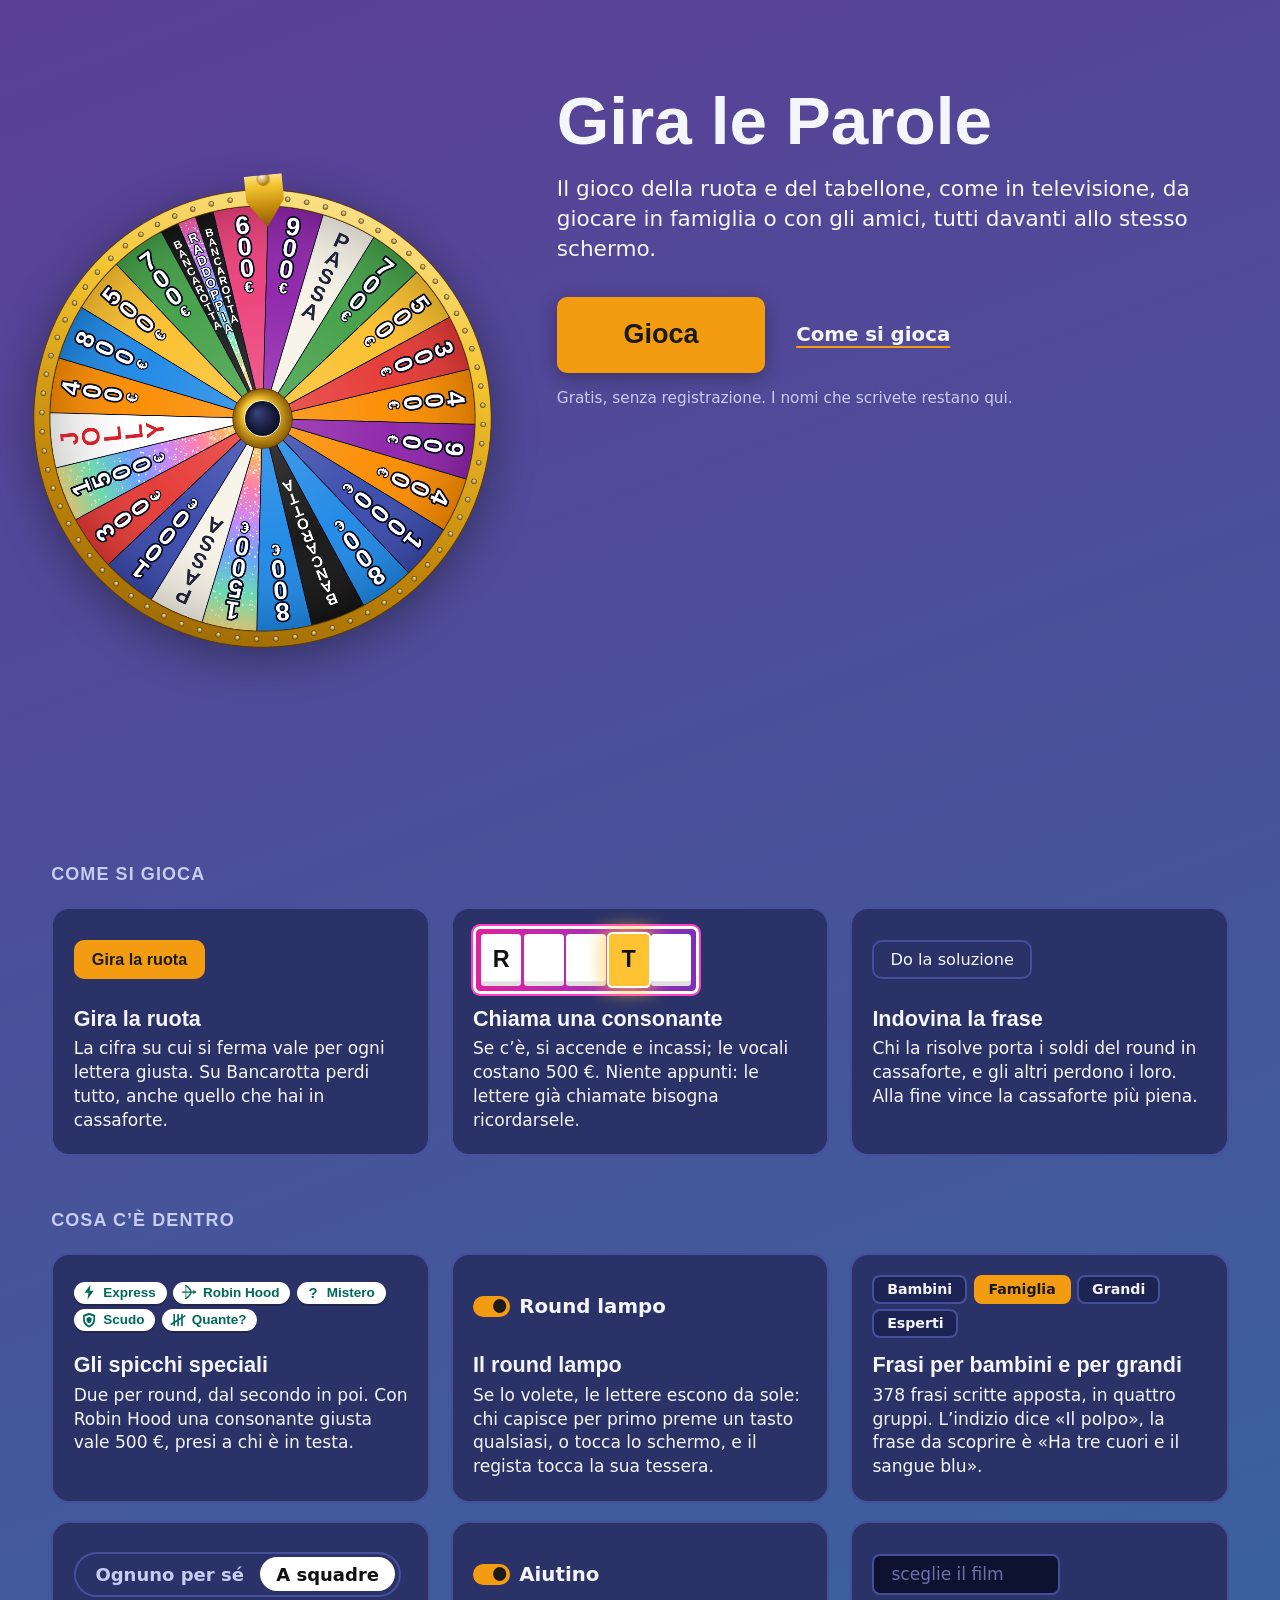
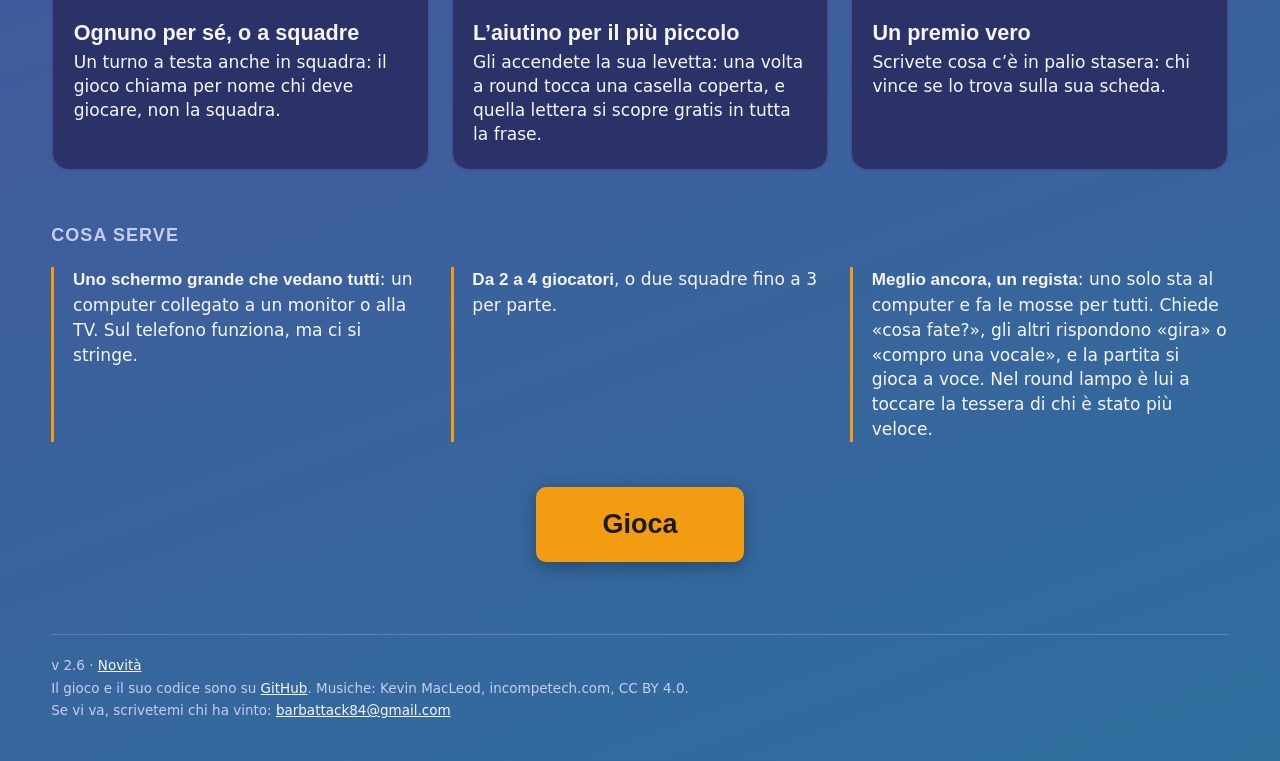
==== commit cc6d0b22: "2.6 — Il Percorso: la nuova modalità a sentiero in montagna (grafica da prototipo), pagina di presen" ====
--- a/index.html
+++ b/index.html
@@ -1,373 +1,126 @@
 <!doctype html>
-<html lang="it">
+<html lang="it" class="presentazione">
 <head>
   <meta charset="UTF-8" />
   <meta name="viewport" content="width=device-width, initial-scale=1.0" />
   <title>Gira le Parole</title>
-  <meta name="description" content="Il gioco della ruota, per giocare in famiglia sullo stesso schermo. Nessun dato esce da questo computer." />
+  <meta name="description" content="Il gioco della ruota e del tabellone, come in televisione, da giocare in famiglia o con gli amici, tutti davanti allo stesso schermo. Gratis, senza registrazione." />
+  <!--
+    LA PRESENTAZIONE (index.html): la prima pagina del sito. Disegno di Chiara,
+    testi di Penna. Il gioco e` gioco.html.
+    I numeri (versione, frasi, giocatori, gruppi, speciali) li scrive presentazione.js
+    dai file veri: qui non ce n'e` nessuno a mano. Niente audio.js, gioco.js, lampo.js.
+  -->
   <link rel="stylesheet" href="style.css" />
+  <link rel="stylesheet" href="presentazione.css" />
 </head>
-<body>
+<body class="presentazione">
+<main class="pagina-presentazione">
 
-  <!-- SCHERMATA 1: iscrizione giocatori — Giro A (29/09/2026, disegno di
-       Chiara, `design/2026-09-29-scheda-otto-idee.md`, voce A1): rifatta per
-       lo schermo largo, due colonne — "Chi gioca" a sinistra, "Stasera" a
-       destra. Sotto i 1200px (non piu` il riferimento) resta leggibile in
-       colonna, "basta che non si rompa" (vedi style.css). -->
-  <section id="schermata-iscrizione" class="schermata iscrizione-larga">
-    <header class="testata-iscrizione">
-      <div class="titolo-iscrizione">
-        <h1>Gira le Parole</h1>
-        <p class="sottotitolo">Un gioco da fare in famiglia e tra amici, tutti davanti allo stesso schermo</p>
+  <!-- 1. La prima schermata: cos'e`, e` per me, come comincio. -->
+  <section class="eroe" aria-label="Gira le Parole">
+    <div class="eroe-testo">
+      <h1>Gira le Parole</h1>
+      <p class="eroe-cosa">Il gioco della ruota e del tabellone, come in televisione, da giocare in famiglia o con gli amici, tutti davanti allo stesso schermo.</p>
+      <div class="eroe-azioni">
+        <a id="btn-gioca" class="primario grande" href="gioco.html#gioca">Gioca</a>
+        <a class="eroe-link" href="#come-si-gioca">Come si gioca</a>
       </div>
-      <!-- Le porte del giro C (Albo d'oro, Le nostre frasi) restano nascoste
-           finche` GIRO_B_C_ATTIVO (config.js) non passa a true: gioco.js le
-           spegne all'avvio. -->
-      <nav class="porte-iscrizione" aria-label="Altre pagine">
-        <button id="btn-albo" type="button" class="secondario">Albo d'oro</button>
-        <button id="btn-frasi-nostre" type="button" class="secondario">Le nostre frasi</button>
-        <button id="btn-guida" type="button">Come si gioca</button>
-      </nav>
-    </header>
-
-    <div class="corpo-iscrizione">
-      <!-- colonna sinistra: chi gioca -->
-      <section class="blocco-chi-gioca" aria-label="Chi gioca">
-        <div class="riga-titolo-blocco">
-          <h2>Chi gioca</h2>
-          <div class="segmenti" id="modo-gioco" role="radiogroup" aria-label="Da soli o a squadre">
-            <button type="button" class="segmento selezionata" data-modo="singoli" role="radio" aria-checked="true">Ognuno per sé</button>
-            <button type="button" class="segmento" data-modo="squadre" role="radio" aria-checked="false">A squadre</button>
-          </div>
-        </div>
-        <!-- gioco.js costruisce Gioco.giocatori da Iscrizione (stato in
-             memoria), MAI leggendo i figli di questo contenitore: il posto
-             vuoto vive qui dentro ma non e` un giocatore (difetto trovato da
-             Chiara, corretto in questo giro). -->
-        <div id="lista-giocatori" class="lista-giocatori tessere-iscrizione"></div>
-        <!-- Il vecchio pulsante resta nel DOM (nascosto) solo perche` non
-             costa nulla tenerlo: il posto vuoto con il "+" lo sostituisce. -->
-        <button id="btn-aggiungi-giocatore" type="button" class="nascosta" aria-hidden="true">+ Aggiungi giocatore</button>
-      </section>
-
-      <!-- colonna destra: come si gioca stasera -->
-      <section class="blocco-stasera" aria-label="Stasera">
-        <h2>Stasera</h2>
-
-        <!-- Voce D, tredicesimo giro (29/09/2026, punto 64): con che frasi si
-             gioca stasera — costruita da gioco.js a partire da GRUPPI_FRASI
-             (config.js). -->
-        <div class="scelta-gruppi">
-          <p>Quali frasi?</p>
-          <div class="opzioni-gruppi" id="opzioni-gruppi" role="group" aria-label="Quali frasi"></div>
-          <p class="conta-frasi" id="conta-frasi" aria-live="polite"></p>
-        </div>
-
-        <!-- Punto 38 (28/09/2026, seconda dettatura): quanti round giocare —
-             costruito da gioco.js a partire da OPZIONI_NUMERO_ROUND (config.js). -->
-        <div class="scelta-round">
-          <p>Quanti round?</p>
-          <div class="opzioni-round" id="opzioni-round"></div>
-        </div>
-
-        <div class="scelta-extra">
-          <!-- Round lampo (giro B, voce B1, lampo.js): la leva lo accende e lo
-               spegne; gioco.js nasconde la riga se LAMPO_ATTIVO e` false. -->
-          <label class="interruttore" id="riga-lampo" for="lampo-attivo">
-            <input type="checkbox" id="lampo-attivo" />
-            <span class="leva" aria-hidden="true"></span>
-            <span class="testo-interruttore">Round lampo <small>fra un round e l'altro</small></span>
-          </label>
-          <label class="campo-premio">
-            <span>In palio stasera</span>
-            <input id="premio-casa" type="text" maxlength="40" placeholder="per esempio: sceglie il film" />
-          </label>
-        </div>
-      </section>
+      <p class="eroe-nota">Gratis, senza registrazione. I nomi che scrivete restano qui.</p>
     </div>
-
-    <div class="azioni-iscrizione">
-      <button id="btn-inizia-partita" type="button" class="primario grande">Inizia la partita</button>
+    <div class="eroe-ruota colonna-ruota">
+      <canvas id="canvas-ruota" width="1000" height="1000" aria-label="La ruota del gioco: toccala e gira" role="img"></canvas>
+      <div class="puntatore" aria-hidden="true"></div>
     </div>
-    <p id="errore-iscrizione" class="messaggio-errore" role="alert" aria-live="polite"></p>
-
-    <footer class="pie-iscrizione">
-      <!-- Settimo giro, secondo compito: crediti dei brani veri, discreti. -->
-      <p class="crediti-musica">Musiche: Kevin MacLeod, incompetech.com, CC BY 4.0</p>
-      <p class="versione-e-novita">
-        <span class="versione" id="versione-gioco"></span>
-        <button id="btn-novita" type="button" class="link"><span class="pallino-nuovo" aria-hidden="true"></span>Novità</button>
-      </p>
-    </footer>
   </section>
 
-  <!-- La finestra delle novità: si apre da «Novità», la versione più recente
-       in cima. Il contenuto (NOVITA) arriva da novita.js, generato da
-       CHANGELOG.md (vedi genera-novita.mjs, pubblica.sh). -->
-  <div id="finestra-novita" class="finestra nascosta" role="dialog" aria-modal="true" aria-labelledby="titolo-novita">
-    <div class="scheda-finestra">
-      <h2 id="titolo-novita">Novità</h2>
-      <div id="elenco-novita" class="elenco-novita"></div>
-      <div class="azioni-finestra">
-        <button id="btn-chiudi-novita" type="button" class="primario">Chiudi</button>
-        <button id="btn-tutte-novita" type="button">Tutte le novità</button>
-      </div>
-    </div>
-  </div>
-
-  <!-- La mini guida «Come si gioca»: al massimo 8 voci, le prime 6 sempre
-       visibili — la 7 (round lampo) si accende con LAMPO_ATTIVO, la 8 (frase
-       premio) con GIRO_B_C_ATTIVO (config.js). -->
-  <div id="finestra-guida" class="finestra nascosta" role="dialog" aria-modal="true" aria-labelledby="titolo-guida">
-    <div class="scheda-finestra guida">
-      <h2 id="titolo-guida">Come si gioca</h2>
-      <div id="elenco-guida" class="elenco-guida"></div>
-      <button id="btn-chiudi-guida" type="button" class="primario">Chiudi</button>
-    </div>
-  </div>
-
-  <!-- SCHERMATA 2: partita -->
-  <section id="schermata-gioco" class="schermata nascosta">
-
-    <header class="intestazione-gioco">
-      <div class="pulsanti-audio">
-        <!-- Punto 36 (28/09/2026): un solo pulsante altoparlanti apre il
-             pannello coi due cursori di volume (assorbe i vecchi
-             interruttori sì/no separati per musica ed effetti). -->
-        <button id="btn-volume" type="button" class="btn-muto" aria-label="Apri i controlli del volume" aria-expanded="false" aria-controls="pannello-volume">🔊</button>
-        <!-- 06/10/2026, dettatura di Damiano: la X per finire la partita e tornare alla schermata iniziale -->
-        <button id="btn-esci" type="button" class="btn-muto" aria-label="Finisci la partita">✕</button>
-        <div id="pannello-volume" class="pannello-volume nascosta">
-          <label class="riga-volume">
-            <span>Musica</span>
-            <input id="cursore-volume-musica" type="range" min="0" max="100" step="1" />
-          </label>
-          <label class="riga-volume">
-            <span>Effetti</span>
-            <input id="cursore-volume-effetti" type="range" min="0" max="100" step="1" />
-          </label>
+  <!-- 2. Come si gioca, in tre passi: il pezzo vero in piccolo, poi una riga. -->
+  <section id="come-si-gioca" class="blocco passi" aria-labelledby="titolo-passi">
+    <h2 id="titolo-passi">Come si gioca</h2>
+    <ol class="tessere tre">
+      <li>
+        <div class="pezzo"><button type="button" class="primario" tabindex="-1">Gira la ruota</button></div>
+        <b>Gira la ruota</b>
+        <p>La cifra su cui si ferma vale per ogni lettera giusta. Su Bancarotta perdi tutto, anche quello che hai in cassaforte.</p>
+      </li>
+      <li>
+        <div class="pezzo">
+          <span class="mini-tabellone" aria-hidden="true"><i class="scoperta">R</i><i></i><i></i><i class="accesa">T</i><i></i></span>
         </div>
-      </div>
-      <!-- Decimo giro (28/09/2026), disegno di Chiara, intervento 4: i round
-           vinti diventano pallini qui al centro dell'intestazione — la
-           categoria si sposta sotto il tabellone (vedi colonna-centrale),
-           come la striscia della TV (intervento 1/3). -->
-      <div id="round-punti" class="round-punti" aria-live="polite"></div>
-      <!-- Punto 39 (28/09/2026, seconda dettatura): la classifica sostituisce
-           il vecchio spaziatore vuoto — un solo pulsante come a sinistra,
-           per bilanciare l'intestazione, che pero` ora fa qualcosa: apre la
-           classifica con un tocco (comodo anche a 375px, non spinge fuori
-           dallo schermo ruota e tabellone). -->
-      <div class="pulsanti-classifica">
-        <button id="btn-classifica" type="button" class="btn-muto" aria-label="Apri la classifica" aria-expanded="false" aria-controls="pannello-classifica">🏆</button>
-        <div id="pannello-classifica" class="pannello-classifica nascosta">
-          <div id="contenuto-classifica"></div>
-        </div>
-      </div>
-    </header>
-
-    <!-- Nono giro, punto 43-45 (28/09/2026): "un gioco da PC su schermo
-         largo" — ruota, tabellone/comandi e tessere dei giocatori diventano
-         tre colonne fianco a fianco quando c'e` spazio (vedi .area-partita
-         in style.css), invece di stare tutti stretti in una fascia centrale
-         con i lati vuoti. Sotto i 900px (telefono) restano impilate in
-         quest'ordine — non e` piu` il riferimento, "basta che non si rompa". -->
-    <div class="area-partita">
-      <div class="colonna-ruota">
-        <!-- Decimo giro (28/09/2026): risoluzione interna del canvas alzata
-             da 620 a 1000 — a 80vh su uno schermo 1080p la ruota e` larga
-             864px, e il vecchio 620 sgranava (vedi
-             `design/2026-09-28-revisione.md`, intervento 2). Il browser puo`
-             solo rimpicciolire un'immagine piu` grande, mai ingrandirla
-             senza sgranarla. -->
-        <canvas id="canvas-ruota" width="1000" height="1000"></canvas>
-        <div class="puntatore" aria-hidden="true"></div>
-      </div>
-
-      <div class="colonna-centrale">
-        <!-- Punto 38: "Round X di N" — resta per gli schermi sotto i 1200px
-             (telefono, non piu` il riferimento ma "basta che non si rompa");
-             da 1200px in su e` nascosto, sostituito dai pallini in
-             #round-punti nell'intestazione (vedi style.css). -->
-        <div id="indicatore-round" class="indicatore-round"></div>
-
-        <div id="tabellone-frase" class="tabellone-frase" aria-live="polite"></div>
-
-        <!-- Decimo giro, intervento 1/3 (28/09/2026): la categoria si sposta
-             qui, sotto il tabellone, come la striscia della TV — prima
-             stava nell'intestazione (vedi header sopra). -->
-        <!-- 05/10/2026: la targa mostra l'INDIZIO della frase (la categoria
-             solo se la frase non ne ha uno). L'id e la classe restano quelli
-             di prima. -->
-        <!-- 2.4.1 (Damiano 07/10): «Cambia frase» sta accanto alla targa, piccolo, e si vede
-             solo prima che sia uscita qualsiasi lettera del round (vedi cambiaFrasePossibile in gioco.js). -->
-        <div class="riga-targa">
-          <div id="categoria-corrente" class="categoria"></div>
-          <button id="btn-cambia-frase" type="button" class="cambia-frase nascosta" title="Un’altra frase: il round resta lo stesso">Cambia frase</button>
-        </div>
-
-        <!-- Undicesimo giro, punto 56 (28/09/2026, disegno di Chiara): il
-             "palco" dell'annuncio, come se fosse Gerry Scotti a dirlo —
-             sostituisce sia la vecchia riga verde (#messaggio-gioco) sia il
-             messaggio grande sopra il tabellone (#overlay-messaggio-grande,
-             punto 37/42): un solo posto dove guardare, vedi Annuncio in
-             gioco.js e il blocco @media(min-width:1200px) in style.css. -->
-        <div id="annuncio" class="annuncio" aria-live="assertive"></div>
-
-        <div class="area-comandi">
-          <button id="btn-gira" type="button" class="primario">Gira la ruota</button>
-          <button id="btn-compra-vocale" type="button">Vocale · 500 €</button>
-          <button id="btn-risolvi" type="button">Do la soluzione</button>
-          <!-- L'aiutino (Giro A, voce A2): c'e` solo per chi ce l'ha, si
-               spegne dopo l'uso nel round (vedi Gioco.aiutinoUsato in gioco.js). -->
-          <button id="btn-aiutino" type="button" class="aiutino nascosta">Aiutino</button>
-        </div>
-
-        <div id="pannello-vocali" class="pannello-scelta nascosta">
-          <p>Scegli la vocale</p>
-          <div class="griglia-lettere" id="griglia-vocali"></div>
-          <button id="btn-annulla-vocale" type="button" class="secondario">Annulla</button>
-        </div>
-
-        <div id="pannello-consonanti" class="pannello-scelta pannello-consonanti nascosta">
-          <!-- Express (2.4): la fascia e le due altre mosse si vedono solo con la classe «express» sul pannello -->
-          <div class="fascia-express" id="fascia-express"></div>
-          <p>Scegli una consonante</p>
-          <div class="griglia-lettere" id="griglia-consonanti"></div>
-          <div class="altre-mosse">
-            <button id="btn-express-vocale" type="button">Vocale · 500 €</button>
-            <button id="btn-express-soluzione" type="button">Do la soluzione</button>
-          </div>
-        </div>
-
-        <!-- Express (2.4, disegno di Chiara 06/10/2026): la scelta, nello stesso posto del «Usi un Jolly?».
-             Rifiutato = 200 € fissi e si gira di nuovo (Damiano, 06/10 sera). -->
-        <div id="pannello-express" class="pannello-scelta pannello-express nascosta">
-          <p><b>Express!</b> Consonanti una dopo l’altra, 500 € l’una. Se una lettera non c’è, bancarotta.</p>
-          <div class="scelte">
-            <button id="btn-express-si" type="button" class="primario">Gioco l’Express</button>
-            <button id="btn-express-no" type="button" class="secondario">No, prendo 200 €</button>
-          </div>
-        </div>
-
-        <div id="pannello-jolly" class="pannello-scelta nascosta">
-          <p id="testo-jolly-domanda"></p>
-          <button id="btn-jolly-si" type="button" class="primario">Sì, mi salvo</button>
-          <button id="btn-jolly-no" type="button" class="secondario">No, va così</button>
-        </div>
-
-        <!-- L'aiutino, toccato: si sceglie una casella coperta sul tabellone
-             (che respira, vedi style.css), il turno continua. -->
-        <div id="pannello-aiutino" class="pannello-scelta nascosta">
-          <p>Scegli una casella</p>
-        </div>
-
-        <div id="pannello-soluzione" class="pannello-scelta nascosta">
-          <p><span id="secondi-rimasti">20</span> secondi</p>
-          <form id="form-soluzione" autocomplete="off">
-            <input id="input-soluzione" type="text" placeholder="Scrivi qui la frase intera" />
-            <button type="submit" class="primario">Conferma</button>
-          </form>
-          <!-- la stessa barra del round lampo (06/10/2026); i secondi sono gia` scritti sopra -->
-          <div class="barra-tempo-lampo" aria-hidden="true"><div class="riempimento" id="riempimento-soluzione"></div></div>
-        </div>
-
-        <!-- Round lampo (giro B, voce B1, lampo.js): chi e` stato scelto
-             scrive la frase, LAMPO_SECONDI secondi (config.js). -->
-        <div id="pannello-lampo" class="pannello-scelta pannello-lampo nascosta">
-          <p><b id="lampo-chi"></b>, scrivi la frase</p>
-          <form id="form-lampo" autocomplete="off">
-            <input id="input-lampo" type="text" placeholder="Scrivi qui la frase intera" />
-            <button type="submit" class="primario">Conferma</button>
-          </form>
-          <div class="barra-tempo-lampo" aria-hidden="true"><div class="riempimento"></div><span class="secondi-lampo" id="secondi-lampo">15</span></div>
-        </div>
-
-        <div id="pannello-fine-round" class="pannello-scelta nascosta">
-          <p id="testo-fine-round"></p>
-          <button id="btn-round-successivo" type="button" class="primario">Prossimo round</button>
-        </div>
-      </div>
-
-      <div class="colonna-giocatori" id="colonna-giocatori"></div>
-    </div>
-
-    <!-- Punto 30 (28/09/2026): la festa di chi vince il round — resta un
-         modale a tutta pagina (position:fixed), sopra a tutto il resto
-         (compreso il pannello fine-round qui sopra, che resta pronto
-         sotto), musichetta a parte, e si chiude da sola o con un tocco. -->
-    <div id="overlay-festa" class="overlay-festa nascosta" role="dialog" aria-live="polite" aria-label="Festa di fine round">
-      <div class="scheda-festa">
-        <!-- Undicesimo giro, punto 58, strada B (28/09/2026): non piu` un
-             disegnino ma la tessera con l'iniziale del nome e l'anello del
-             colore del giocatore (gioco.js, mostraFestaVittoria). -->
-        <div id="festa-immagine" class="festa-immagine" aria-hidden="true"></div>
-        <div id="festa-nome" class="festa-nome"></div>
-        <div class="festa-testo">ha risolto la frase!</div>
-        <div class="festa-cifra-wrap"><span id="festa-cifra">0</span><span class="festa-euro"> €</span></div>
-        <div class="festa-cassaforte">volano in cassaforte</div>
-        <div id="festa-monete" class="festa-monete" aria-hidden="true"></div>
-        <button id="btn-chiudi-festa" type="button" class="secondario">Continua</button>
-      </div>
-    </div>
-
+        <b>Chiama una consonante</b>
+        <p>Se c’è, si accende e incassi; le vocali costano 500 €. Niente appunti: le lettere già chiamate bisogna ricordarsele.</p>
+      </li>
+      <li>
+        <div class="pezzo"><button type="button" tabindex="-1">Do la soluzione</button></div>
+        <b>Indovina la frase</b>
+        <p>Chi la risolve porta i soldi del round in cassaforte, e gli altri perdono i loro. Alla fine vince la cassaforte più piena.</p>
+      </li>
+    </ol>
   </section>
 
-  <!-- Conferma della X (06/10/2026): «No» e` il pulsante grande e col fuoco, perche` un tocco per sbaglio non butti via la partita -->
-  <div id="overlay-esci" class="overlay-festa nascosta" role="dialog" aria-modal="true" aria-labelledby="titolo-esci">
-    <div class="scheda-esci">
-      <p id="titolo-esci">Vuoi finire la partita?</p>
-      <div class="azioni-iscrizione">
-        <button id="btn-esci-no" type="button" class="primario">No</button>
-        <button id="btn-esci-si" type="button" class="secondario">Sì</button>
-      </div>
-    </div>
-  </div>
-
-  <!-- SCHERMATA 3 (punto 39, 28/09/2026): fine partita, dopo l'ultimo round.
-       Non si chiude da sola (Damiano, seconda dettatura): resta finché non
-       si tocca "Gioca ancora" o "Torna all'inizio". -->
-  <section id="schermata-finale" class="schermata nascosta">
-    <!-- Punto 46 (28/09/2026, nono giro): "feste più animate, sia alla
-         vittoria del round sia alla vittoria finale". Alcuni botti di
-         pallini colorati, generati e rimossi al volo da gioco.js
-         (avviaFuochiFinale) — la schermata resta sobria a regime, i fuochi
-         durano solo pochi secondi dopo l'arrivo qui. -->
-    <div id="overlay-fuochi-finale" class="overlay-fuochi-finale" aria-hidden="true"></div>
-    <h1>Fine partita!</h1>
-    <div class="scheda-finale-vincitore">
-      <div id="finale-vincitore-immagine" class="festa-immagine" aria-hidden="true"></div>
-      <div id="finale-vincitore-nome" class="festa-nome"></div>
-      <div class="festa-testo">ha vinto la partita!</div>
-      <div class="festa-cifra-wrap"><span id="finale-vincitore-cifra">0</span><span class="festa-euro"> €</span></div>
-      <div class="festa-cassaforte">in cassaforte</div>
-      <!-- Il premio di casa (Giro A, voce A4): solo se all'iscrizione era
-           scritto qualcosa in "In palio stasera" (vedi Gioco.premioCasa). -->
-      <div id="finale-premio-casa" class="premio-casa nascosta"><small>e stasera</small><b id="finale-premio-testo"></b></div>
-    </div>
-    <p class="titolo-classifica">Classifica finale</p>
-    <div id="finale-classifica" class="finale-classifica"></div>
-    <div class="azioni-iscrizione">
-      <button id="btn-gioca-ancora" type="button" class="primario">Gioca ancora</button>
-      <button id="btn-torna-inizio" type="button" class="secondario">Torna all'inizio</button>
-    </div>
-    <p class="crediti-musica">A fine partita, se vi va, scrivetemi chi ha vinto: <a href="mailto:barbattack84@gmail.com?subject=Gira%20le%20Parole">barbattack84@gmail.com</a></p>
+  <!-- 3. Cosa c'e` dentro: solo quello che oggi si gioca davvero. -->
+  <section class="blocco dentro" aria-labelledby="titolo-dentro">
+    <h2 id="titolo-dentro">Cosa c’è dentro</h2>
+    <ul class="tessere tre">
+      <li>
+        <div class="pezzo pezzo-pillole" id="pillole-speciali"></div>
+        <b>Gli spicchi speciali</b>
+        <p>Due per round, dal secondo in poi. Con Robin Hood una consonante giusta vale 500 €, presi a chi è in testa.</p>
+      </li>
+      <li>
+        <div class="pezzo"><span class="interruttore" aria-hidden="true"><span class="leva acceso"></span><span class="testo-interruttore">Round lampo</span></span></div>
+        <b>Il round lampo</b>
+        <p>Se lo volete, le lettere escono da sole: chi capisce per primo preme un tasto qualsiasi, o tocca lo schermo, e il regista tocca la sua tessera.</p>
+      </li>
+      <li>
+        <div class="pezzo pezzo-pillole" id="pillole-gruppi"></div>
+        <b>Frasi per bambini e per grandi</b>
+        <p><span id="conta-frasi"></span> frasi scritte apposta, in quattro gruppi. L’indizio dice «Il polpo», la frase da scoprire è «Ha tre cuori e il sangue blu».</p>
+      </li>
+      <li>
+        <div class="pezzo"><span class="segmenti" aria-hidden="true"><span class="segmento">Ognuno per sé</span><span class="segmento selezionata">A squadre</span></span></div>
+        <b>Ognuno per sé, o a squadre</b>
+        <p>Un turno a testa anche in squadra: il gioco chiama per nome chi deve giocare, non la squadra.</p>
+      </li>
+      <li>
+        <div class="pezzo"><span class="interruttore" aria-hidden="true"><span class="leva acceso"></span><span class="testo-interruttore">Aiutino</span></span></div>
+        <b>L’aiutino per il più piccolo</b>
+        <p>Gli accendete la sua levetta: una volta a round tocca una casella coperta, e quella lettera si scopre gratis in tutta la frase.</p>
+      </li>
+      <li>
+        <div class="pezzo"><span class="finto-campo" aria-hidden="true">sceglie il film</span></div>
+        <b>Un premio vero</b>
+        <p>Scrivete cosa c’è in palio stasera: chi vince se lo trova sulla sua scheda.</p>
+      </li>
+    </ul>
   </section>
 
+  <!-- 4. Cosa serve, e il secondo «Gioca» per chi ha letto fin qui. -->
+  <section class="blocco serve" aria-labelledby="titolo-serve">
+    <h2 id="titolo-serve">Cosa serve</h2>
+    <ul class="lista-serve">
+      <li><b>Uno schermo grande che vedano tutti</b>: un computer collegato a un monitor o alla TV. Sul telefono funziona, ma ci si stringe.</li>
+      <li><b>Da 2 a <span class="max-giocatori"></span> giocatori</b>, o due squadre fino a <span id="max-per-squadra"></span> per parte.</li>
+      <li><b>Meglio ancora, un regista</b>: uno solo sta al computer e fa le mosse per tutti. Chiede «cosa fate?», gli altri rispondono «gira» o «compro una vocale», e la partita si gioca a voce. Nel round lampo è lui a toccare la tessera di chi è stato più veloce.</li>
+    </ul>
+    <p class="azioni-fondo"><a class="primario grande" href="gioco.html#gioca">Gioca</a></p>
+  </section>
+
+  <footer class="pie-presentazione">
+    <!-- «Novità» apre nel gioco la finestra delle novità, con le idee in arrivo in fondo (gioco.html#novita) -->
+    <p><span id="versione-gioco"></span> · <a href="gioco.html#novita">Novità</a></p>
+    <p>Il gioco e il suo codice sono su <a href="https://github.com/GiraLeParole/giraleparole.github.io">GitHub</a>. Musiche: Kevin MacLeod, incompetech.com, CC BY 4.0.</p>
+    <p>Se vi va, scrivetemi chi ha vinto: <a href="mailto:barbattack84@gmail.com?subject=Gira%20le%20Parole">barbattack84@gmail.com</a></p>
+  </footer>
+
+</main>
+
   <script src="config.js"></script>
-  <!-- Punto 66 (29/09/2026): le frasi nostre (Penna), non piu` quelle del
-       sito di partenza. frasi.js resta nel repository ma non si carica piu`:
-       i due file dichiarano lo stesso `const FRASI`, quindi va caricato uno
-       solo, mai insieme. -->
   <script src="frasi-nostre.js"></script>
-  <!-- Le novità e la versione (Giro A, voce A5): generato da CHANGELOG.md,
-       vedi genera-novita.mjs e pubblica.sh — non si scrive a mano. -->
   <script src="novita.js"></script>
-  <script src="audio.js"></script>
-  <!-- La ruota pesante (05/10/2026): il motore fisico, uno solo per pulsante e mano. Va prima di ruota.js. -->
+  <script src="speciali-comuni.js"></script>
   <script src="fisica-ruota.js"></script>
   <script src="ruota.js"></script>
-  <script src="gioco.js"></script>
-  <script src="lampo.js"></script>
+  <script src="presentazione.js"></script>
 </body>
 </html>
--- a/style.css
+++ b/style.css
@@ -523,7 +523,7 @@
    schermo a 375px, e allargarlo li` non avrebbe comunque spazio in piu` da
    prendere (le tessere impilate non "liberano" nulla in orizzontale). Il
    canvas interno e` stato portato da 420 a 620px di risoluzione vera (vedi
-   GiraLeParole.html) cosi` anche a questa taglia piu` grande resta nitido:
+   gioco.html) cosi` anche a questa taglia piu` grande resta nitido:
    il browser puo` solo rimpicciolire un'immagine piu` grande, mai
    ingrandirla senza sgranarla. */
 @media (min-width: 900px) {
@@ -1680,8 +1680,8 @@
 .testata-iscrizione .sottotitolo { text-align: left; margin: 0; }
 .porte-iscrizione { display: flex; gap: 0.6rem; }
 /* «Come si gioca» (05/10/2026, disegno di Chiara — design/2026-10-05-scheda-novita-e-guida.md):
-   pillola bianca piena con il «?» in un cerchio scuro. L'id vince su .porte-iscrizione button. */
-#btn-guida {
+   pillola bianca piena con il «?» in un cerchio scuro. La classe apri-guida (non l'id: la pillola sta anche nella schermata della scelta, 08/10/2026) vince su .porte-iscrizione button. */
+.porte-iscrizione .apri-guida {
   display: inline-flex; align-items: center; gap: 0.55em;
   background: #ffffff; color: #1a1a1a;
   border: none; border-radius: 999px;
@@ -1690,15 +1690,15 @@
   box-shadow: 0 4px 14px rgba(0, 0, 0, 0.28);
   transition: transform 140ms ease-out, box-shadow 140ms ease-out;
 }
-#btn-guida::before {
+.porte-iscrizione .apri-guida::before {
   content: "?";
   display: inline-flex; align-items: center; justify-content: center;
   width: 1.5em; height: 1.5em; border-radius: 50%;
   background: var(--sfondo-pannello); color: #ffffff;
   font: 800 1em var(--font-titoli); line-height: 1;
 }
-#btn-guida:hover:not(:disabled) { border-color: transparent; transform: translateY(-2px); box-shadow: 0 7px 20px rgba(0, 0, 0, 0.34); }
-#btn-guida:focus-visible { outline: 3px solid #ffffff; outline-offset: 3px; }
+.porte-iscrizione .apri-guida:hover:not(:disabled) { border-color: transparent; transform: translateY(-2px); box-shadow: 0 7px 20px rgba(0, 0, 0, 0.34); }
+.porte-iscrizione .apri-guida:focus-visible { outline: 3px solid #ffffff; outline-offset: 3px; }
 .corpo-iscrizione { display: grid; gap: 1.2rem; margin: 1rem 0; }
 .blocco-chi-gioca h2, .blocco-stasera h2 { font: 700 1.1rem var(--font-titoli); margin: 0 0 0.6rem; color: var(--testo-attenuato); letter-spacing: 0.04em; text-transform: uppercase; }
 .riga-titolo-blocco { display: flex; align-items: center; justify-content: flex-start; gap: 1.4rem; margin-bottom: 0.6rem; }
@@ -1924,13 +1924,15 @@
   .elenco-novita h3 small { font-size: 1.8vh; }
   .elenco-novita li, .elenco-guida .voce { font-size: 2.2vh; }
   .scheda-finestra.guida { width: min(100%, 150vh); }
-  #btn-guida { font-size: 2.7vh; padding: 1.15vh 2.6vh 1.15vh 1.3vh; gap: 1.2vh; box-shadow: 0 0.5vh 1.6vh rgba(0, 0, 0, 0.28); }
-  #btn-guida::before { width: 3.9vh; height: 3.9vh; font-size: 2.6vh; }
-  #btn-guida:hover:not(:disabled) { transform: translateY(-0.25vh); box-shadow: 0 0.8vh 2.2vh rgba(0, 0, 0, 0.34); }
+  .porte-iscrizione .apri-guida { font-size: 2.7vh; padding: 1.15vh 2.6vh 1.15vh 1.3vh; gap: 1.2vh; box-shadow: 0 0.5vh 1.6vh rgba(0, 0, 0, 0.28); }
+  .porte-iscrizione .apri-guida::before { width: 3.9vh; height: 3.9vh; font-size: 2.6vh; }
+  .porte-iscrizione .apri-guida:hover:not(:disabled) { transform: translateY(-0.25vh); box-shadow: 0 0.8vh 2.2vh rgba(0, 0, 0, 0.34); }
   .azioni-finestra { gap: 3vh; margin-top: 2vh; }
   #btn-tutte-novita { font-size: 2vh; margin: 0; }
   .elenco-guida { grid-template-columns: auto minmax(0, 1fr) auto minmax(0, 1fr); gap: 2vh 2.2vh; }
   .elenco-guida .voce { font-size: 2.1vh; }
+  /* controllo di Chiara 08/10 (rilievo 6): se l'ultima voce resta sola in fondo (voci dispari), la sua riga si allarga a tutta la larghezza: meno righe di testo, la guida a 1366 non scorre */
+  .elenco-guida .voce:last-child:nth-child(4n + 2) { grid-column: 2 / -1; }
   .elenco-guida .esempio button { font-size: 1.9vh; padding: 0.8vh 1.6vh; }
   .elenco-guida .esempio .tessera-guida { width: 4vh; height: 4.8vh; font-size: 2.6vh; }
 
@@ -2203,3 +2205,1142 @@
   .annuncio.quante .annuncio-sotto { color: var(--testo-attenuato); font: 800 4.2vh/1.1 var(--font-titoli); text-shadow: 0 0.3vh 0 rgba(0, 0, 0, 0.35); }
   .annuncio.quante .annuncio-sotto b { color: var(--accento); }
 }
+
+/* ============================================================================
+   LA MODALITA` «PERCORSO», quinta stesura (09/10/2026) — disegno di Chiara
+   design/2026-10-09-scheda-percorso-partita.md e il prototipo design/prototipi/2026-10-09-percorso-partita-3/proposta.css.
+   Il palco e` 16:9: il paesaggio (svg, viewBox 1920 × 1080) sta dietro, e ogni pezzo in HTML sta nelle stesse unita`:
+   --u e` 1/1080 dell'altezza dello stage (a 1920 × 1080 un'unita` e` 1 px, a 1366 × 768 e` 0,711 px) e --vh e` l'«1vh» dello stage
+   (10,8 unita`): i caratteri sono in --vh, come il resto del gioco era in vh. In una finestra che NON e` 16:9 (il browser con la barra
+   in alto) lo stage e` il piu` grande 16:9 che ci sta, centrato; il paesaggio continua oltre i suoi bordi (cielo e colline si estendono),
+   cosi' paesaggio e interfaccia restano scollegati da nessuna parte. Si applica solo col Percorso (body.percorso, o il palco e la
+   sua iscrizione): la Classica non cambia in niente.
+   Le misure in vh del disegno di Chiara sono scritte qui come calc(var(--vh) * N).
+   ============================================================================ */
+:root {
+  --u: min(calc(100vw / 1920), calc(100vh / 1080));
+  --vh: calc(var(--u) * 10.8);
+  --ox: calc((100vw - 1920 * var(--u)) / 2);
+  --oy: calc((100vh - 1080 * var(--u)) / 2);
+}
+.palco-percorso {
+  --legno: #A8713A; --legno-scuro: #7E4F25; --legno-ombra: #4A2E16; --legno-chiaro: #C9955A;
+  --sole: #FFD86B; --fuoco: #FF9F1C; --fiamma: #FFD23F; --oro: #F3C531;
+  --pietra: #CBBFA6; --pietra-bordo: #7D715E; --pietra-chiara: #DDD3BC; --pietra-ingresso: #4C6FD9; --terra: #8C6B46;
+  position: fixed; inset: 0; z-index: 0; overflow: hidden; background: #2E6F9E;
+}
+.paesaggio-partita { position: absolute; inset: 0; width: 100%; height: 100%; display: block; }
+
+/* le due schermate del Percorso sono lo STAGE: un riquadro 16:9 centrato, in unita` --u, sopra il paesaggio. Lasciano passare il
+   mouse dove non c'e` niente (cosi' le caselle libere del lampo, che sono nel paesaggio, si toccano). */
+body.percorso #schermata-gioco, #schermata-iscrizione-percorso {
+  --legno: #A8713A; --legno-scuro: #7E4F25; --legno-ombra: #4A2E16; --legno-chiaro: #C9955A;
+  position: fixed; left: var(--ox); top: var(--oy); width: calc(var(--u) * 1920); height: calc(var(--u) * 1080);
+  max-width: none; margin: 0; padding: 0; display: block; z-index: 2; overflow: visible; pointer-events: none;
+}
+body.percorso #schermata-gioco :is(button, input, select, a, label, canvas, .cella-tabellone.accesa, .cella-tabellone[role="button"], .tessera-viaggio, .pannello-scelta, .pannello-volume, .pannello-classifica, .annuncio, .cambia-frase),
+#schermata-iscrizione-percorso :is(button, input, select, label, .pannello-plancia, .legenda-plancia, .tabellone-legno, .targa-legno, .testata-iscrizione-plancia) { pointer-events: auto; }
+body.percorso #overlay-festa, body.percorso #overlay-festa * { pointer-events: auto; }
+
+/* ---- 1. il cielo: un gradiente a tre fermate, che cambia col tempo (900 ms) ---------------------------- */
+.cielo-grad stop { transition: stop-color 900ms ease-in-out; }
+.cielo-grad stop:nth-child(1) { stop-color: #5B3E96; }
+.cielo-grad stop:nth-child(2) { stop-color: #3E5FA6; }
+.cielo-grad stop:nth-child(3) { stop-color: #2E6F9E; }
+[data-tempo="ventoso"]   .cielo-grad stop:nth-child(1) { stop-color: #4A4A9E; }
+[data-tempo="ventoso"]   .cielo-grad stop:nth-child(2) { stop-color: #3E6FA8; }
+[data-tempo="ventoso"]   .cielo-grad stop:nth-child(3) { stop-color: #4F93B8; }
+[data-tempo="temporale"] .cielo-grad stop:nth-child(1) { stop-color: #1C1D3A; }
+[data-tempo="temporale"] .cielo-grad stop:nth-child(2) { stop-color: #27304F; }
+[data-tempo="temporale"] .cielo-grad stop:nth-child(3) { stop-color: #34415E; }
+[data-tempo="afa"]       .cielo-grad stop:nth-child(1) { stop-color: #6B4A8C; }
+[data-tempo="afa"]       .cielo-grad stop:nth-child(2) { stop-color: #A86E62; }
+[data-tempo="afa"]       .cielo-grad stop:nth-child(3) { stop-color: #E0A050; }
+[data-tempo="limpida"]   .cielo-grad stop:nth-child(1) { stop-color: #3E5CC8; }
+[data-tempo="limpida"]   .cielo-grad stop:nth-child(2) { stop-color: #4E8EDD; }
+[data-tempo="limpida"]   .cielo-grad stop:nth-child(3) { stop-color: #8FD0F0; }
+.tramonto .cielo-grad stop:nth-child(2) { stop-color: #8F4A5E; }
+.tramonto .cielo-grad stop:nth-child(3) { stop-color: #D9733A; }
+[data-tempo="sera"] .cielo-grad stop:nth-child(1) { stop-color: #140F33; }
+[data-tempo="sera"] .cielo-grad stop:nth-child(2) { stop-color: #251C52; }
+[data-tempo="sera"] .cielo-grad stop:nth-child(3) { stop-color: #3B2A66; }
+
+.paesaggio-partita .arco-sole { fill: none; stroke: none; }
+/* il sole: uno scatto a ogni ora (600 ms); fuori dal tramonto non scende mai sotto meta` cielo */
+.paesaggio-partita .sole { transition: transform 600ms cubic-bezier(0.2, 0.8, 0.2, 1), opacity 900ms; will-change: transform; }
+.paesaggio-partita .sole.nascosto { opacity: 0; }
+.paesaggio-partita .sole .disco { fill: var(--sole); transition: fill 900ms, r 900ms; }
+.paesaggio-partita .sole .alone { transition: opacity 900ms, r 900ms; }
+.paesaggio-partita .sole .raggi line { stroke: var(--sole); stroke-width: 5; stroke-linecap: round; opacity: 0; transition: opacity 900ms; }
+[data-tempo="limpida"] .sole .raggi line { opacity: 1; }
+[data-tempo="limpida"] .sole .raggi { animation: raggi-girano 24s linear infinite; transform-box: fill-box; transform-origin: center; }
+@keyframes raggi-girano { to { transform: rotate(360deg); } }
+/* l'Afa: il sole cocente, grande e arancio, con un alone largo; le nuvole se ne vanno (§7). Alone r 120 (con la strada nuova a 170 uscirebbe) */
+[data-tempo="afa"] .sole .disco { fill: #FFB341; r: 54; }
+[data-tempo="afa"] .sole .alone { r: 120; opacity: 1; animation: sole-batte 2.4s ease-in-out infinite alternate; transform-box: fill-box; transform-origin: center; }
+@keyframes sole-batte { from { transform: scale(0.94); } to { transform: scale(1.06); } }
+[data-tempo="temporale"] .sole .disco { fill: #C9C2A6; }
+[data-tempo="temporale"] .sole .alone { opacity: 0.25; }
+/* la luna: alta, nel suo posto, non dietro la collina (§8) */
+.paesaggio-partita .luna-alta { opacity: 0; transition: opacity 1200ms; }
+.paesaggio-partita .luna-alta.visibile { opacity: 1; }
+.paesaggio-partita .luna-alta .luna { fill: #F2EFE4; }
+.paesaggio-partita .luna-alta .alone-luna { opacity: 0.5; }
+
+/* le nuvole delle previsioni */
+.paesaggio-partita .nuvole { opacity: 0; transition: transform 700ms cubic-bezier(0.2, 0.8, 0.2, 1), opacity 500ms; will-change: transform; }
+.paesaggio-partita .nuvole.visibili { opacity: 1; }
+.paesaggio-partita .nuvole .nuvola ellipse { fill: #fff; opacity: 0.92; transition: fill 900ms; }
+.paesaggio-partita .nuvole[data-tipo="scura"] .nuvola ellipse { fill: #5E6584; }
+.paesaggio-partita .nuvole[data-tipo="calda"] .nuvola ellipse { fill: #F3D2A6; }
+.paesaggio-partita .nuvole .fulmine { fill: var(--fiamma); opacity: 0; }
+[data-tempo="temporale"] .nuvole .nuvola:nth-child(2) .fulmine { animation: fulmine 5.2s steps(1) infinite; }
+[data-tempo="temporale"] .nuvole .nuvola:nth-child(4) .fulmine { animation: fulmine 7.1s steps(1) infinite 2.3s; }
+@keyframes fulmine { 0%, 92% { opacity: 0; } 93%, 96% { opacity: 1; } 97%, 100% { opacity: 0; } }
+/* il Ventoso (§7): le nuvole corrono, dieci righe d'aria, gli alberi si piegano, la bandiera sbatte */
+[data-tempo="ventoso"] .nuvole.visibili .nuvola { animation: nuvola-corre 3.2s ease-in-out infinite alternate; transform-box: fill-box; }
+[data-tempo="ventoso"] .nuvole.visibili .nuvola:nth-child(2) { animation-duration: 4.3s; animation-delay: -1.7s; }
+[data-tempo="ventoso"] .nuvole.visibili .nuvola:nth-child(3) { animation-duration: 2.8s; animation-delay: -0.6s; }
+[data-tempo="ventoso"] .nuvole.visibili .nuvola:nth-child(4) { animation-duration: 3.7s; animation-delay: -2.4s; }
+@keyframes nuvola-corre { from { translate: 0 0; } to { translate: -160px 8px; } }
+/* le righe d'aria: ognuna con la sua lunghezza (--l), velocita' (--du), ritardo (--dl), spessore (--w) e trasparenza (--op), scritte dal JavaScript */
+.paesaggio-partita .vento path { fill: none; stroke: rgba(255, 255, 255, 0.6); stroke-width: var(--w, 4px); stroke-linecap: round; stroke-dasharray: calc(var(--l, 110) * 1px) 600px; stroke-opacity: var(--op, 0.6); opacity: 0; }
+[data-tempo="ventoso"] .vento path { opacity: 1; animation: vento-soffia var(--du, 1.6s) linear infinite; animation-delay: calc(var(--dl, 0s) * -1); }
+@keyframes vento-soffia { from { stroke-dashoffset: 600px; } to { stroke-dashoffset: calc(var(--l, 110) * -1px); } }
+/* gli alberi si piegano ognuno col suo periodo, la sua ampiezza e il suo ritardo (la raffica attraversa il paesaggio da sinistra), e in piu' un
+   secondo respiro lento, piu' piccolo, con un altro periodo: i due non si sincronizzano mai */
+[data-tempo="ventoso"] .albero { animation: albero-piega var(--p, 1.1s) ease-in-out infinite alternate, albero-soffio var(--p2, 2.6s) ease-in-out infinite alternate; animation-delay: calc(var(--dl, 0s) * -1), calc(var(--dl2, 0s) * -1); transform-origin: var(--sx) var(--sy); }
+@keyframes albero-piega { from { transform: skewX(var(--a0, -4deg)); } to { transform: skewX(var(--a1, -12deg)); } }
+@keyframes albero-soffio { from { rotate: -0.8deg; } to { rotate: 1.6deg; } }
+.paesaggio-partita .albero .chioma { filter: brightness(var(--lum, 1)); }
+/* la bandiera: lo sbattere veloce piu' una raffica lenta che la tende e la lascia andare */
+[data-tempo="ventoso"] .bandiera .tela { animation: tela-sbatte 420ms ease-in-out infinite alternate, tela-raffica 2.9s ease-in-out infinite alternate; animation-delay: calc(var(--wd, 0s) * -1), calc(var(--wd, 0s) * -0.7); transform-box: fill-box; transform-origin: left center; }
+@keyframes tela-raffica { from { rotate: 0deg; } 60% { rotate: -3deg; } to { rotate: 5deg; } }
+@keyframes tela-sbatte { from { transform: scaleX(1); } to { transform: scaleX(0.82) skewY(-6deg); } }
+/* la pioggia davanti a tutto, su tutto lo schermo (§7: bagna anche il prato) e il lampo */
+/* ogni goccia: lunghezza, velocita' (--du), ritardo (--dl), trasparenza (--op), spessore (--w) e quanto cade (--c) li scrive il JavaScript */
+.paesaggio-partita .pioggia line { stroke: rgb(205, 220, 255); stroke-width: var(--w, 2.5px); stroke-linecap: round; opacity: 0; }
+[data-tempo="temporale"] .pioggia line { opacity: var(--op, 0.6); animation: pioggia-cade var(--du, 700ms) linear infinite; animation-delay: var(--dl, 0ms); }
+@keyframes pioggia-cade { from { transform: translateY(0); } to { transform: translateY(var(--c, 640px)); } }
+.paesaggio-partita .lampo { fill: #fff; opacity: 0; pointer-events: none; }
+[data-tempo="temporale"] .paesaggio-partita .lampo, [data-tempo="temporale"].paesaggio-partita .lampo { animation: lampo-cielo 5.2s steps(1) infinite; }
+@keyframes lampo-cielo { 0%, 92% { opacity: 0; } 93% { opacity: 0.35; } 94% { opacity: 0.08; } 95% { opacity: 0.28; } 96%, 100% { opacity: 0; } }
+.paesaggio-partita .foschia { fill: url(#cielo-grad); opacity: 0; pointer-events: none; transition: opacity 900ms; }
+[data-tempo="afa"] .foschia { opacity: 0.22; animation: foschia-trema 3s ease-in-out infinite alternate; }
+@keyframes foschia-trema { from { transform: translateY(0); } to { transform: translateY(6px); } }
+[data-tempo="afa"] .colline .collina.lontana { filter: blur(1.5px); }
+/* le stelle della sera, sparse */
+.paesaggio-partita .stelle circle { fill: #fff; opacity: 0; transition: opacity 1200ms; }
+[data-tempo="sera"] .stelle circle { opacity: 0.85; animation: stella-brilla var(--sd, 2.4s) ease-in-out infinite alternate; animation-delay: calc(var(--sl, 0s) * -1); }
+@keyframes stella-brilla { from { opacity: 0.3; } to { opacity: 0.95; } }
+
+/* ---- 2. la terra (sesta stesura, 09/10 sera, disegno di Chiara: design/2026-10-09-scheda-paesaggio-percorso.md): le creste lontane azzurrine
+        (la prospettiva aerea), la montagna con la vetta e i suoi due fianchi, il prato vicino scuro, 88 alberi, il campo base -------------- */
+.paesaggio-partita .cresta.lontana { fill: #6E8DA8; opacity: 0.85; transition: opacity 900ms, fill 900ms; }
+.paesaggio-partita .cresta.lontana-destra { fill: #5F7E9A; opacity: 0.9; transition: opacity 900ms; }
+.paesaggio-partita .collina.lontana { fill: #3F8C78; }
+.paesaggio-partita .montagna .corpo { fill: #3C7263; }
+.paesaggio-partita .montagna .luce { fill: #4C8673; }
+.paesaggio-partita .montagna .ombra { fill: #2F5A4F; }
+.paesaggio-partita .montagna .falda { fill: rgba(0, 0, 0, 0.1); }
+.paesaggio-partita .montagna .roccia { fill: #6A7E8A; }
+.paesaggio-partita .montagna .neve { fill: #EEF3F6; }
+.paesaggio-partita .montagna .brillio { fill: #fff; opacity: 0; }
+.paesaggio-partita .collina.media { fill: #2F6E55; }
+.paesaggio-partita .collina.vicina { fill: #24503F; }
+/* gli alberi: tondi nel prato, conifere sulla montagna; tre profondita`, piu` chiari e piu` azzurri lontano; ognuno ha la sua ombra a terra */
+.paesaggio-partita .albero .ombra-albero { fill: rgba(0, 0, 0, 0.18); transition: transform 900ms ease-in-out; transform-box: fill-box; transform-origin: center; }
+.paesaggio-partita .albero .tronco { stroke: #15332A; stroke-linecap: round; }
+.paesaggio-partita .albero .chioma { fill: #1C4236; transition: fill 900ms; }
+.paesaggio-partita .albero.vicino .chioma { fill: #1C4236; }
+.paesaggio-partita .albero.medio .chioma { fill: #245A47; }
+.paesaggio-partita .albero.lontano .chioma { fill: #3A7262; }
+.paesaggio-partita .albero.lontano .tronco { stroke: #2B5447; }
+.paesaggio-partita .albero .chioma.riflesso { fill: rgba(255, 255, 255, 0.1); }
+.paesaggio-partita .albero.abbattuto { opacity: 0; transition: opacity 300ms ease-out; } /* quando sorge un Castello, gli alberi che gli stanno addosso si tolgono */
+.paesaggio-partita .velo-colline { fill: #0B0A24; opacity: 0; pointer-events: none; transition: opacity 900ms; }
+[data-tempo="temporale"] .velo-colline { opacity: 0.28; }
+[data-tempo="sera"] .velo-colline { opacity: 0.42; }
+.tramonto .velo-colline { opacity: 0.12; }
+.paesaggio-partita .campo-base .telo { fill: #F3C14F; }
+.paesaggio-partita .campo-base .porta { fill: #B8862E; transition: fill 900ms; }
+.paesaggio-partita .campo-base .ombra-base { fill: rgba(0, 0, 0, 0.22); }
+.paesaggio-partita .campo-base .luce-base { opacity: 0; transition: opacity 1200ms; }
+
+/* ---- 3. il sentiero in prospettiva: un nastro di terra che si stringe salendo (un poligono, non uno stroke: lo stroke ha una larghezza sola),
+        una lastra per casella (quattro forme, tre tinte, schiacciate in lontananza), la miliare ogni cinque ---- */
+.paesaggio-partita .sentiero-guida { fill: none; stroke: none; }
+.paesaggio-partita .sentiero-bordo { fill: rgba(30, 20, 10, 0.34); stroke: none; }
+.paesaggio-partita .sentiero { fill: #9C7A52; fill-opacity: 0.78; stroke: none; }
+.paesaggio-partita .caselle { filter: drop-shadow(0 2px 1.5px rgba(0, 0, 0, 0.4)); }
+.pietra-mappa .lastra { fill: var(--pietra); stroke: var(--pietra-bordo); stroke-width: 1.6; }
+.pietra-mappa .luce { stroke: rgba(255, 255, 255, 0.5); stroke-width: 2.2; stroke-linecap: round; }
+.pietra-mappa.miliare .lastra { fill: var(--pietra-chiara); stroke-width: 1.3; }
+.pietra-mappa .numero { font: 800 15px var(--font-titoli); fill: #4E4536; }
+.pietra-mappa .luce { transition: stroke 900ms; }
+.pietra-mappa.piazzola .lastra { fill: #D6CCB3; }
+.pietra-mappa.via .lastra, .pietra-mappa.arrivo .lastra { fill: #fff; }
+/* la pietra d'ingresso di una tappa e` una pietra DI UN ALTRO COLORE (blu cobalto, bordo bianco): e` lei a dire «qui ci si ferma» */
+.pietra-mappa.ingresso .lastra { fill: var(--pietra-ingresso); stroke: #fff; stroke-width: 2.2; }
+.pietra-mappa.ingresso .luce { stroke: rgba(255, 255, 255, 0.65); }
+/* la stradina: un nastro di terra che curva dalla pietra d'ingresso alla porta, con quattro sassi sopra */
+.stradina .terra-stradina { fill: none; stroke: var(--terra); stroke-opacity: 0.8; stroke-width: 9; stroke-linecap: round; }
+.stradina ellipse { fill: var(--pietra); stroke: var(--pietra-bordo); stroke-width: 0.8; opacity: 0.95; }
+.paesaggio-partita .bandiera .palo { stroke: #fff; stroke-width: 4; stroke-linecap: round; }
+.paesaggio-partita .bandiera .tela { stroke: #fff; stroke-width: 2; }
+/* «40 caselle» accanto alla bandiera: solo nell'iscrizione */
+.paesaggio-partita .bandiera-quante { display: none; fill: #fff; paint-order: stroke; stroke: rgba(0, 0, 0, 0.45); stroke-width: 4px; stroke-linejoin: round; }
+.palco-percorso.iscrizione .bandiera-quante { display: block; }
+.bandiera-quante .numero { font: 800 26px var(--font-titoli); }
+.bandiera-quante .parola { font: 700 17px var(--font-testo); }
+/* le tappe sono piccoli posti veri nel paesaggio: il castello di pietra, il cartello della scorciatoia */
+.paesaggio-partita .tappa-mappa .terra { fill: rgba(0, 0, 0, 0.28); }
+.paesaggio-partita .tappa-mappa { filter: drop-shadow(0 3px 3px rgba(0, 0, 0, 0.4)); }
+.paesaggio-partita .bandiera, .paesaggio-partita .meeple, .paesaggio-partita .tendina { filter: drop-shadow(0 3px 3px rgba(0, 0, 0, 0.4)); }
+.tappa-mappa.pedaggio .muro { fill: #B9BFCB; stroke: #5F6878; stroke-width: 1.5; }
+.tappa-mappa.pedaggio .torre { fill: #A6ADBC; stroke: #5F6878; stroke-width: 1.5; }
+.tappa-mappa.pedaggio .merli { fill: #A6ADBC; stroke: #5F6878; stroke-width: 1.5; stroke-linejoin: round; }
+.tappa-mappa.pedaggio .porta { fill: #3A2E26; }
+.tappa-mappa.pedaggio .feritoia { fill: #5F6878; }
+/* I Castelli sono solo quelli dei giocatori (il Castello del gioco e` tolto, 09/10 sera): quello piazzato col lampo ha un padrone, pietra piu` chiara,
+   vessillo grande e stendardo sopra la porta del colore del padrone. Senza padrone (l'anteprima sulle caselle libere) niente vessillo. */
+.tappa-mappa.pedaggio .vessillo { display: none; }
+.tappa-mappa.pedaggio.padrone .vessillo { display: block; }
+.tappa-mappa.pedaggio.padrone .vessillo line { stroke: #5F6878; stroke-width: 2.5; stroke-linecap: round; }
+.tappa-mappa.pedaggio.padrone .vessillo path { fill: var(--colore-giocatore); stroke: #fff; stroke-width: 1.8; stroke-linejoin: round; transition: transform 300ms ease-in-out, opacity 300ms ease-in-out; }
+.tappa-mappa.pedaggio .stendardo { display: none; }
+.tappa-mappa.pedaggio.padrone .stendardo { display: block; fill: var(--colore-giocatore); stroke: #fff; stroke-width: 1.5; stroke-linejoin: round; transition: opacity 300ms ease-in-out; }
+.tappa-mappa.pedaggio.padrone .muro { fill: #CBD1DC; }
+.tappa-mappa.pedaggio.padrone .torre, .tappa-mappa.pedaggio.padrone .merli { fill: #BCC3D0; }
+/* il Castello di chi e` accampato non regala niente fino all'alba (il castellano non c'e`): il vessillo e` ammainato e lo stendardo si spegne */
+.tappa-mappa.pedaggio.padrone.chiuso .vessillo path { opacity: 0.35; transform: translateY(10px); }
+.tappa-mappa.pedaggio.padrone.chiuso .stendardo { opacity: 0.35; }
+.tappa-mappa.trampolino .palo { fill: #8A5A2E; stroke: #5A3A1E; stroke-width: 1.5; }
+.tappa-mappa.trampolino .tabella { fill: #F2EFE4; stroke: #5A3A1E; stroke-width: 1.5; stroke-linejoin: round; }
+.tappa-mappa.trampolino .segno { fill: none; stroke: var(--speciale-scuro); stroke-width: 3.2; stroke-linecap: round; stroke-linejoin: round; }
+/* una tessera della legenda accende le sue tappe sul sentiero */
+/* (R14: pulsano sul posto, niente piu` scale 1,3) */
+/* (si anima il disegno DENTRO l'edificio: le proprieta` scale/rotate sul gruppo posizionato lo farebbero scivolare verso l'angolo del paesaggio) */
+.tappa-mappa.evidenzia .edificio { animation: tappa-pulsa 600ms ease-in-out 3 alternate both; transform-box: fill-box; transform-origin: 50% 100%; }
+.bivacco.evidenzia { animation: bivacco-pulsa 600ms ease-in-out 3 alternate both; }
+@keyframes tappa-pulsa { from { transform: scale(1); filter: none; } to { transform: scale(1.08); filter: drop-shadow(0 0 8px rgba(255, 255, 255, 0.9)); } }
+@keyframes bivacco-pulsa { from { filter: none; } to { filter: drop-shadow(0 0 8px rgba(255, 255, 255, 0.9)); } }
+/* le caselle libere del Castello del lampo (§1): la pietra si accende, sotto il mouse compare il Castello con la sua stradina */
+.casella-libera { cursor: pointer; pointer-events: all; }
+.casella-libera .anello { fill: rgba(243, 156, 18, 0.28); stroke: var(--accento); stroke-width: 3; animation: libera-respira 1.4s ease-in-out infinite; pointer-events: none; }
+.casella-libera .tocco { pointer-events: all; }
+.casella-libera .ghost { opacity: 0; transition: opacity 120ms ease-out; pointer-events: none; filter: drop-shadow(0 0 6px var(--colore-giocatore)); }
+.casella-libera:hover .ghost, .casella-libera:focus .ghost { opacity: 0.72; }
+.casella-libera .ghost .filo { stroke: #fff; stroke-width: 1.5; stroke-dasharray: 4 4; }
+@keyframes libera-respira { 0%, 100% { stroke-opacity: 1; } 50% { stroke-opacity: 0.35; } }
+
+/* ---- 4. i bivacchi (§3 e §4 delle note): il fuoco accanto al sentiero, la piazzola davanti ------------- */
+.bivacco .pietre circle { fill: #9A9FB0; stroke: #4B5066; stroke-width: 1.5; }
+.bivacco .ceppi { stroke: #6B4423; stroke-width: 8; }
+.bivacco .fiamma { fill: var(--fiamma); stroke: var(--fuoco); stroke-width: 3; stroke-linejoin: round; opacity: 0; transform-box: fill-box; transform-origin: 50% 100%; }
+.bivacco .brace { fill: #E0603A; opacity: 0; }
+.bivacco .fumo { stroke: rgba(255, 255, 255, 0.5); stroke-width: 3; opacity: 0; }
+.bivacco .alone-fuoco { opacity: 0; transition: opacity 500ms; }
+.bivacco.spento .pietre circle { fill: #7A7F92; }
+.bivacco.spento .ceppi { stroke: #3E3A3A; }
+.bivacco.oggi .fiamma { opacity: 1; animation: fiamma-balla 900ms ease-in-out infinite alternate; }
+.bivacco.oggi .alone-fuoco { opacity: 1; }
+.bivacco.oggi .fumo { opacity: 1; animation: fumo-sale 2.6s ease-out infinite; }
+.bivacco.oggi.accende .fiamma { animation: fiamma-accende 500ms cubic-bezier(0.2, 1.4, 0.4, 1) both, fiamma-balla 900ms ease-in-out 500ms infinite alternate; }
+.bivacco.prima .brace { opacity: 1; animation: brace-respira 2.2s ease-in-out infinite alternate; }
+.bivacco.prima .fumo { opacity: 0.6; stroke-width: 2; animation: fumo-sale 3.6s ease-out infinite; }
+@keyframes fiamma-balla { from { transform: scaleX(1) scaleY(1); } to { transform: scaleX(0.86) scaleY(1.08); } }
+@keyframes fiamma-accende { from { transform: scale(0); } to { transform: scale(1); } }
+@keyframes brace-respira { from { opacity: 0.55; } to { opacity: 1; } }
+@keyframes fumo-sale { 0% { opacity: 0; transform: translateY(0); } 30% { opacity: 0.8; } 100% { opacity: 0; transform: translateY(-40px); } }
+
+/* ---- 5. i meeple (§5): la sagoma col contorno bianco, i piedi sulla pietra ------------------------------ */
+.sagoma .contorno, .meeple-html .contorno { fill: #fff; stroke: #fff; stroke-width: 5; stroke-linejoin: round; stroke-linecap: round; }
+.sagoma .pieno, .meeple-html .pieno { fill: var(--colore-giocatore); stroke: none; }
+.sagoma .sigla, .meeple-html .sigla { font: 800 15px var(--font-titoli); fill: #fff; paint-order: stroke; stroke: rgba(0, 0, 0, 0.35); stroke-width: 2.5; }
+.sagoma .sigla.due, .meeple-html .sigla.due { font-size: 12px; }
+.paesaggio-partita .meeple .corpo { transition: transform 300ms ease-out; }
+.paesaggio-partita .meeple .ombra-terra { fill: rgba(0, 0, 0, 0.32); }
+/* di turno: l'anello bianco ai piedi che respira (1,6 s) */
+.paesaggio-partita .meeple .anello-turno { fill: none; stroke: #fff; stroke-width: 3.5; opacity: 0; }
+.paesaggio-partita .meeple.turno .anello-turno { opacity: 1; animation: anello-respira-p 1.6s ease-in-out infinite; }
+@keyframes anello-respira-p { 0%, 100% { stroke-opacity: 1; } 50% { stroke-opacity: 0.3; } }
+/* in testa: la stella d'oro sopra la testa, con l'alone, visibile da lontano */
+.paesaggio-partita .meeple .stella-testa { display: none; }
+.paesaggio-partita .meeple.in-testa .stella-testa { display: block; animation: stella-pulsa 1.6s ease-in-out infinite alternate; transform-box: fill-box; transform-origin: center; }
+.paesaggio-partita .meeple .stella-testa path { fill: var(--oro); stroke: #fff; stroke-width: 1.5; filter: drop-shadow(0 0 7px rgba(243, 197, 49, 0.95)); }
+@keyframes stella-pulsa { from { transform: scale(1); } to { transform: scale(1.18); } }
+.paesaggio-partita .meeple.cammina .sagoma { animation: meeple-cammina 240ms ease-in-out infinite alternate; transform-box: fill-box; transform-origin: 50% 100%; }
+@keyframes meeple-cammina { from { rotate: -5deg; } to { rotate: 5deg; } }
+/* dentro la tenda (la sera): il meeple si infila e sparisce */
+.paesaggio-partita .meeple.dentro .corpo { opacity: 0; transition: opacity 500ms ease-in; }
+/* il fantasma: stessa sagoma, piu` piccolo, trasparente, col bordo tratteggiato; chiaramente secondario */
+.paesaggio-partita .fantasma { opacity: 0.5; transition: transform 420ms ease-out, opacity 300ms; will-change: transform; }
+.paesaggio-partita .fantasma.in-cammino { transition: opacity 300ms; } /* il salto oltre la Scorciatoia lo anima il JavaScript */
+.paesaggio-partita .fantasma .corpo { transition: transform 300ms ease-out; } /* R5: il fantasma di fianco spunta da dietro la spalla (translate(18px, -28px) lo scrive il JavaScript) */
+.paesaggio-partita .fantasma .ombra-terra { display: none; }
+.paesaggio-partita .fantasma .contorno { fill: none; stroke: #fff; stroke-width: 3.5; stroke-dasharray: 4 3; }
+.paesaggio-partita .fantasma .pieno { opacity: 0.75; }
+/* la sera il fantasma si dissolve in 900 ms: trema, sale un poco e si sfuma (DURATA_FANTASMA_SERA_MS) */
+.paesaggio-partita .fantasma.svanisce-sera .fantasma-anima { animation: fantasma-svanisce-sera 900ms ease-in both; transform-box: fill-box; transform-origin: 50% 100%; }
+@keyframes fantasma-svanisce-sera {
+  0% { transform: translateY(0) scale(1); opacity: 1; } 20% { transform: translateY(-3px) scale(1.12); opacity: 1; filter: drop-shadow(0 0 6px #fff); }
+  40% { transform: translateY(-6px) rotate(-6deg) scale(1.08); opacity: 0.9; } 60% { transform: translateY(-10px) rotate(6deg) scale(1); opacity: 0.6; }
+  100% { transform: translateY(-22px) scale(0.6); opacity: 0; }
+}
+/* la Nebbia: il fantasma trema e va via (520 ms) */
+.paesaggio-partita .fantasma.svanisce .fantasma-anima { animation: fantasma-svanisce 520ms ease-in both; transform-box: fill-box; transform-origin: 50% 100%; }
+@keyframes fantasma-svanisce {
+  0% { transform: rotate(0deg); opacity: 1; } 14% { transform: rotate(-9deg); } 28% { transform: rotate(9deg); } 42% { transform: rotate(-6deg); opacity: 1; }
+  100% { transform: rotate(0deg) scale(0.4); opacity: 0; }
+}
+/* la tendina (§6 delle note): appare dove il meeple si fermera`; accesa quando lui e` dentro */
+.paesaggio-partita .tendina .telo { fill: var(--colore-giocatore); stroke: #fff; stroke-width: 2.5; stroke-linejoin: round; }
+.paesaggio-partita .tendina .porta { fill: #fff; opacity: 0.9; transition: fill 500ms; }
+.paesaggio-partita .tendina .bandierina { fill: #fff; stroke: #fff; stroke-width: 2; stroke-linejoin: round; }
+.paesaggio-partita .tendina { transition: transform 420ms ease-out; }
+.paesaggio-partita .tendina .tenda-anima { animation: tenda-pianta 420ms cubic-bezier(0.2, 1.4, 0.4, 1) both; transform-box: fill-box; transform-origin: 50% 100%; }
+.paesaggio-partita .tendina.anteprima { opacity: 0.55; }
+.paesaggio-partita .tendina.accesa .porta { fill: #FFE9A8; filter: drop-shadow(0 0 8px rgba(255, 220, 140, 0.9)); }
+/* la tenda annullata (qualcuno ha risolto prima che la ruota girasse): si ripiega (300 ms) */
+.paesaggio-partita .tendina.ripiega .tenda-anima { animation: tenda-ripiega 300ms ease-in both; }
+@keyframes tenda-pianta { from { transform: scale(0.4); opacity: 0; } to { transform: scale(1); opacity: 1; } }
+@keyframes tenda-ripiega { from { transform: scale(1); opacity: 1; } to { transform: scale(0.4); opacity: 0; } }
+/* la luce delle tende accese, la sera: un alone caldo sopra la tenda */
+.paesaggio-partita .tendina .luce-tenda { opacity: 0; transition: opacity 900ms; }
+[data-tempo="sera"] .tendina.accesa .luce-tenda { opacity: 1; }
+.paesaggio-partita .chip-mappa { animation: chip-sale 1200ms ease-out both; transform-box: fill-box; }
+.paesaggio-partita .chip-mappa rect { fill: #fff; }
+.paesaggio-partita .chip-mappa text { font: 800 26px var(--font-titoli); fill: #111; }
+@keyframes chip-sale { 0% { opacity: 0; translate: 0 6px; } 15% { opacity: 1; translate: 0 -10px; } 75% { opacity: 1; translate: 0 -34px; } 100% { opacity: 0; translate: 0 -48px; } }
+
+/* ============================================================================
+   IL PAESAGGIO CHE REAGISCE E CHE SI MUOVE (sesta stesura, 09/10 sera) — disegno di Chiara, design/2026-10-09-scheda-paesaggio-percorso.md §3-§4,
+   foglio paesaggio.css del prototipo. Criterio di Damiano (appunto 10): «il gioco lo raccontano le scritte e gli elementi, MA il mondo che reagisce
+   e` quel tocco di classe». Le scritte restano tutte; questo si aggiunge. Nota: le animazioni stanno sui gruppi INTERNI (.edificio, .tenda-anima,
+   .fantasma-anima) o sulle proprieta` che non si compongono con la posizione: `scale`/`rotate` su un gruppo posizionato con transform lo
+   farebbero scivolare (il dondolio del Castello di prima era anche questo).
+   ============================================================================ */
+/* il tempo che cambia il paesaggio: con l'Afa le creste lontane spariscono nella calura, con la Limpida si vedono nitide e la neve brilla */
+[data-tempo="afa"] .cresta.lontana, [data-tempo="afa"] .cresta.lontana-destra { opacity: 0.35; }
+[data-tempo="afa"] .montagna .corpo, [data-tempo="afa"] .montagna .luce, [data-tempo="afa"] .montagna .ombra { filter: saturate(0.8); }
+[data-tempo="limpida"] .cresta.lontana { fill: #5C7FA3; opacity: 1; }
+[data-tempo="limpida"] .montagna .brillio { animation: brillio 2.4s ease-in-out infinite; transform-box: fill-box; transform-origin: center; }
+@keyframes brillio { 0%, 60%, 100% { opacity: 0; transform: scale(0.6); } 75% { opacity: 1; transform: scale(1.3); } }
+/* col Temporale gli alberi si scuriscono, le pietre sono bagnate (la luce sopra e` piu` bianca), il fuoco si abbassa e il fumo non sale, niente lucciole */
+[data-tempo="temporale"] .albero .chioma { fill: #163429; }
+[data-tempo="temporale"] .albero.medio .chioma { fill: #1C4236; }
+[data-tempo="temporale"] .albero.lontano .chioma { fill: #2A5648; }
+[data-tempo="temporale"] .pietra-mappa .luce { stroke: rgba(255, 255, 255, 0.9); stroke-width: 3; }
+[data-tempo="temporale"] .bivacco.oggi .fiamma { animation: fiamma-balla 500ms ease-in-out infinite alternate; transform: scale(0.75); }
+[data-tempo="temporale"] .bivacco .fumo { opacity: 0 !important; }
+/* col Ventoso (oltre agli alberi e alla bandiera) il fumo dei bivacchi si piega e le bandierine, i vessilli e gli stendardi sbattono */
+[data-tempo="ventoso"] .bivacco .fumo { rotate: var(--sk, 22deg); animation-delay: calc(var(--wd, 0s) * -1); transform-box: fill-box; transform-origin: 50% 100%; }
+[data-tempo="ventoso"] .tendina .bandierina, [data-tempo="ventoso"] .tappa-mappa.pedaggio.padrone .vessillo path, [data-tempo="ventoso"] .tappa-mappa.pedaggio .stendardo { animation: tela-sbatte calc(420ms * var(--wf, 1)) ease-in-out infinite alternate; animation-delay: calc(var(--wd, 0s) * -1); transform-box: fill-box; transform-origin: left center; }
+/* al tramonto le ombre si allungano verso sinistra (il sole e` a destra, dietro la montagna) */
+.tramonto .albero .ombra-albero { transform: translateX(-18px) scaleX(2.6); }
+.tramonto .tappa-mappa .terra, .tramonto .campo-base .ombra-base { transform: translateX(-26px) scaleX(2); transform-box: fill-box; transform-origin: center; }
+.tramonto .meeple .ombra-terra { transform: translateX(-16px) scaleX(2.4); transform-box: fill-box; transform-origin: center; }
+.paesaggio-partita .tappa-mappa .terra, .paesaggio-partita .campo-base .ombra-base, .paesaggio-partita .meeple .ombra-terra { transition: transform 900ms ease-in-out; }
+/* la sera si accendono le finestre (campo base, porte e feritoie dei Castelli, tende) e le lucciole escono fra gli alberi del prato; il fuoco acceso oggi si allarga */
+[data-tempo="sera"] .campo-base .luce-base { opacity: 1; }
+[data-tempo="sera"] .campo-base .porta { fill: #FFE9A8; }
+[data-tempo="sera"] .tappa-mappa.pedaggio .porta, [data-tempo="sera"] .tappa-mappa.pedaggio .feritoia { fill: #FFE9A8; filter: drop-shadow(0 0 4px rgba(255, 220, 140, 0.9)); }
+.paesaggio-partita .tappa-mappa.pedaggio .porta, .paesaggio-partita .tappa-mappa.pedaggio .feritoia { transition: fill 900ms; }
+/* le lucciole: ognuna vaga per la sua strada (--x1..--y3, tempo --v) e accende e spegne la sua luce con un altro tempo (--b): i due periodi non
+   coincidono, e nessuna parte insieme alle altre (ritardi --dv e --db) */
+.paesaggio-partita .lucciola { opacity: 0; }
+.paesaggio-partita .lucciola circle { fill: #E8FF9A; }
+.paesaggio-partita .lucciola .alone { opacity: 0.22; }
+[data-tempo="sera"] .lucciola { animation: lucciola-vaga var(--v, 7s) ease-in-out infinite alternate, lucciola-luce var(--b, 4s) ease-in-out infinite; animation-delay: calc(var(--dv, 0s) * -1), calc(var(--db, 0s) * -1); }
+[data-tempo="temporale"] .lucciola { animation: none; }
+@keyframes lucciola-vaga { 0% { translate: 0 0; } 35% { translate: var(--x1, 4px) var(--y1, -6px); } 70% { translate: var(--x2, -4px) var(--y2, -12px); } 100% { translate: var(--x3, 6px) var(--y3, -18px); } }
+@keyframes lucciola-luce { 0%, 100% { opacity: 0; } 12% { opacity: 0.95; } 24% { opacity: 0.3; } 38% { opacity: 1; } 55% { opacity: 0.55; } 72% { opacity: 0; } }
+.bivacco .alone-fuoco { transition: r 1200ms, opacity 500ms; }
+.bivacco.oggi.notte .alone-fuoco { r: 110; }
+
+/* il Castello che si ATTIVA quando una pedina ci si ferma sopra (appunto 7): la pedina e` ferma sulla pietra; +300 ms due onde si allargano (una
+   bianca, una del colore del padrone) e svaniscono, la porta si accende, le torri si schiariscono, lo stendardo e il vessillo sventolano, un
+   bagliore bianco; il padrone ha l'anello ai piedi (900 ms) e fa il suo passo. Niente zoom, niente dondolio. */
+.tappa-mappa.pedaggio .onda { fill: none; stroke: #fff; stroke-width: 9; opacity: 0; cy: -24; }
+.tappa-mappa.pedaggio .onda.due { stroke: var(--colore-giocatore, #fff); stroke-width: 4; }
+.tappa-mappa.pedaggio.attivo .onda { animation: onda-castello 800ms ease-out both; transform-box: fill-box; transform-origin: center; }
+.tappa-mappa.pedaggio.attivo .onda.due { animation-delay: 180ms; }
+@keyframes onda-castello { 0% { opacity: 0.95; transform: scale(0.6); } 100% { opacity: 0; transform: scale(7); } }
+.tappa-mappa.pedaggio.attivo .edificio { filter: drop-shadow(0 0 12px rgba(255, 255, 255, 0.95)) drop-shadow(0 0 4px var(--colore-giocatore, #fff)); }
+.tappa-mappa.pedaggio.attivo .torre, .tappa-mappa.pedaggio.attivo .merli { fill: #E4E9F2; }
+.tappa-mappa.pedaggio.attivo .porta { fill: #FFE9A8; filter: drop-shadow(0 0 6px rgba(255, 220, 140, 1)); transition: fill 150ms; }
+.tappa-mappa.pedaggio.attivo .stendardo, .tappa-mappa.pedaggio.attivo .vessillo path { animation: stendardo-sventola 220ms ease-in-out 4 alternate; transform-box: fill-box; transform-origin: top center; }
+@keyframes stendardo-sventola { from { transform: skewX(-10deg) scaleY(1.05); } to { transform: skewX(10deg) scaleY(0.95); } }
+.tappa-mappa.pedaggio.attivo .muro { filter: brightness(1.15); }
+.paesaggio-partita .meeple .anello-premio { fill: none; stroke: #fff; stroke-width: 7; opacity: 0; }
+.paesaggio-partita .meeple .anello-premio.colore { stroke: var(--colore-giocatore); stroke-width: 3; }
+.paesaggio-partita .meeple.premiato .anello-premio { animation: anello-premio 900ms ease-out both; transform-box: fill-box; transform-origin: center; }
+@keyframes anello-premio { 0% { opacity: 1; transform: scale(0.5); } 60% { opacity: 0.9; transform: scale(1.3); } 100% { opacity: 0; transform: scale(1.9); } }
+/* il lampo: il Castello SORGE dalla terra (600 ms), con tre sbuffi di polvere grandi */
+.tappa-mappa.pedaggio.sorge .edificio { animation: castello-sorge 600ms cubic-bezier(0.2, 1.3, 0.3, 1) both; transform-box: fill-box; transform-origin: 50% 100%; }
+@keyframes castello-sorge { from { transform: scaleY(0); } to { transform: scaleY(1); } }
+/* la camminata (480 ms a pietra): la polvere a ogni pietra toccata, il salto ad arco senza dondolio, il cartello della Scorciatoia che indica */
+.paesaggio-partita .polvere .sbuffo { fill: rgba(255, 255, 255, 0.38); animation: sbuffo 420ms ease-out both; transform-box: fill-box; transform-origin: center; pointer-events: none; }
+.paesaggio-partita .polvere .sbuffo.grande { fill: rgba(255, 240, 200, 0.55); animation-duration: 560ms; }
+@keyframes sbuffo { 0% { opacity: 1; transform: scale(0.5); } 100% { opacity: 0; transform: scale(2.2) translateY(-3px); } }
+.paesaggio-partita .meeple.salta .sagoma { animation: none; }
+.tappa-mappa.trampolino .segno { transition: stroke 120ms; }
+.tappa-mappa.trampolino.indica .segno.s1 { animation: segno-lampeggia 400ms steps(1) 2; }
+.tappa-mappa.trampolino.indica .segno.s2 { animation: segno-lampeggia 400ms steps(1) 2 200ms; }
+@keyframes segno-lampeggia { 0% { stroke: var(--speciale-scuro); } 50% { stroke: #F39C12; } 100% { stroke: var(--speciale-scuro); } }
+.paesaggio-partita .meeple, .paesaggio-partita .fantasma, .paesaggio-partita .tendina { will-change: transform; }
+
+/* Il cambio di tempo si annuncia AL CENTRO dello schermo, con tutto il resto offuscato (Damiano, 09/10 sera, appunto 9: «un secondo in piu`, al centro
+   con tutto il resto offuscato»; nel giro dei ritocchi era l'annuncio grande senza velo). Il velo e` un filtro sui pezzi dell'interfaccia e sul
+   paesaggio: l'annuncio sta in un contenitore sopra gli altri e un velo a parte non potrebbe stare fra loro. */
+body.percorso #schermata-gioco .colonna-centrale.con-annuncio .annuncio.centro { top: calc(var(--u) * 540); translate: 0 -50%; }
+body.percorso.velo-annuncio .palco-percorso,
+body.percorso.velo-annuncio #schermata-gioco .intestazione-gioco,
+body.percorso.velo-annuncio #schermata-gioco .colonna-ruota,
+body.percorso.velo-annuncio #schermata-gioco .colonna-giocatori,
+body.percorso.velo-annuncio #schermata-gioco .cielo-testi,
+body.percorso.velo-annuncio #schermata-gioco .colonna-centrale > :not(.annuncio) { filter: blur(5px) brightness(0.5); }
+body.percorso .palco-percorso, body.percorso #schermata-gioco .intestazione-gioco, body.percorso #schermata-gioco .colonna-ruota,
+body.percorso #schermata-gioco .colonna-giocatori, body.percorso #schermata-gioco .cielo-testi { transition: filter 300ms ease-out; }
+
+/* ---- 6. la testata: i pulsanti di oggi e «Giorno 2 di 5» ---------------------------------------------- */
+.solo-percorso { display: none; }
+body.percorso .solo-percorso { display: flex; }
+body.percorso #schermata-gioco .intestazione-gioco {
+  position: absolute; left: 0; right: 0; top: 0; height: calc(var(--u) * 62); padding: 0 calc(var(--u) * 18); z-index: 3;
+  display: flex; align-items: center; justify-content: space-between; flex-wrap: nowrap; gap: 0;
+}
+body.percorso #schermata-gioco .pulsanti-audio, body.percorso #schermata-gioco .pulsanti-classifica { display: flex; gap: calc(var(--u) * 8); }
+body.percorso #schermata-gioco .btn-muto {
+  width: calc(var(--u) * 44); height: calc(var(--u) * 44); padding: 0; font-size: calc(var(--u) * 22); border-radius: 50%;
+  background: rgba(14, 18, 52, 0.45); border: 2px solid rgba(255, 255, 255, 0.18);
+}
+body.percorso #schermata-gioco .round-punti { display: none; }
+body.percorso #schermata-gioco .pannello-volume, body.percorso #schermata-gioco .pannello-classifica { font-size: calc(var(--vh) * 2.2); min-width: calc(var(--vh) * 30); top: calc(100% + 6px); }
+body.percorso .giorno-percorso {
+  position: absolute; left: calc(var(--u) * 130); top: calc(var(--u) * 10); gap: calc(var(--vh) * 0.5); height: calc(var(--u) * 44); padding: 0 calc(var(--vh) * 1.6);
+  border-radius: 999px; background: rgba(14, 18, 52, 0.45); font: 700 calc(var(--vh) * 2.3)/1 var(--font-titoli); color: #fff; align-items: center;
+}
+.giorno-percorso b { font-size: calc(var(--vh) * 3); }
+.giorno-percorso small { font-size: calc(var(--vh) * 1.8); color: var(--testo-attenuato); font-weight: 600; }
+.giorno-percorso .punti { display: inline-flex; gap: calc(var(--vh) * 0.5); margin-left: calc(var(--vh) * 1); }
+.giorno-percorso .punti i { width: calc(var(--vh) * 1.1); height: calc(var(--vh) * 1.1); border-radius: 50%; background: rgba(255, 255, 255, 0.28); }
+.giorno-percorso .punti i.passato { background: #fff; }
+.giorno-percorso .punti i.oggi { background: var(--accento); box-shadow: 0 0 0 calc(var(--vh) * 0.3) rgba(243, 156, 18, 0.35); }
+.giorno-percorso .carattere { display: inline-flex; margin-left: calc(var(--vh) * 1); width: calc(var(--vh) * 2.6); height: calc(var(--vh) * 2.6); color: var(--testo-attenuato); }
+.giorno-percorso .carattere .icona-tempo, .icona-tempo { width: 100%; height: 100%; }
+
+/* ---- 7. il tempo: la pillola di adesso e la riga della notizia ---------------------------------------- */
+body.percorso .cielo-testi { position: absolute; right: calc(var(--u) * 86); top: calc(var(--u) * 10); flex-direction: column; align-items: flex-end; gap: calc(var(--vh) * 1); z-index: 3; }
+.cielo-testi .icona-tempo { width: calc(var(--vh) * 3.2); height: calc(var(--vh) * 3.2); flex: 0 0 auto; }
+.tempo-adesso { display: inline-flex; align-items: center; gap: calc(var(--vh) * 1); height: calc(var(--u) * 44); padding: 0 calc(var(--vh) * 1.8) 0 calc(var(--vh) * 1.2); border-radius: 999px; background: rgba(14, 18, 52, 0.45); font: 700 calc(var(--vh) * 2.4)/1 var(--font-titoli); color: #fff; }
+.tempo-adesso .icona-tempo { color: #FFD86B; }
+/* la riga della notizia sta a destra entro 460 unita` (va su due righe se serve), cosi' l'annuncio sopra il cartello non la copre */
+.riga-tempo { display: inline-flex; align-items: center; gap: calc(var(--vh) * 1.4); padding: calc(var(--vh) * 1) calc(var(--vh) * 2) calc(var(--vh) * 1) calc(var(--vh) * 1.6); border-radius: calc(var(--vh) * 1.4); background: #fff; color: #111; font: 600 calc(var(--vh) * 2.8)/1.2 var(--font-testo); box-shadow: 0 calc(var(--vh) * 0.6) calc(var(--vh) * 2) rgba(0, 0, 0, 0.35); max-width: calc(var(--u) * 460); box-sizing: border-box; text-align: left; }
+.riga-tempo b { font-weight: 800; }
+.riga-tempo .icona-tempo { width: calc(var(--vh) * 4); height: calc(var(--vh) * 4); color: #1a1a1a; }
+.riga-tempo.vuota { display: none; }
+.riga-tempo.preavviso { background: #FFF2CC; }
+/* R8: la pillola del tramonto, sotto la riga del tempo: scura, gialla nell'ultimo giro e a ruota ferma */
+.riga-tramonto { display: inline-flex; align-items: center; gap: calc(var(--vh) * 1.2); padding: calc(var(--vh) * 0.8) calc(var(--vh) * 1.8) calc(var(--vh) * 0.8) calc(var(--vh) * 1.4); border-radius: calc(var(--vh) * 1.4); background: rgba(14, 18, 52, 0.72); color: #fff; font: 600 calc(var(--vh) * 2.6)/1.2 var(--font-testo); max-width: calc(var(--u) * 460); box-sizing: border-box; text-align: left; box-shadow: 0 calc(var(--vh) * 0.6) calc(var(--vh) * 2) rgba(0, 0, 0, 0.35); }
+.riga-tramonto b { font-weight: 800; color: #FFD86B; }
+.riga-tramonto .icona-tempo { width: calc(var(--vh) * 3.6); height: calc(var(--vh) * 3.6); color: #FFB341; }
+.riga-tramonto.ultima { background: #FFF2CC; color: #111; }
+.riga-tramonto.ultima b { color: #111; }
+.riga-tramonto.ultima .icona-tempo { color: #C4780C; }
+.riga-tramonto.vuota { display: none; }
+.riga-tramonto.entra { animation: riga-entra-p 320ms cubic-bezier(0.2, 1.3, 0.4, 1) both; }
+.riga-tempo.entra { animation: riga-entra-p 320ms cubic-bezier(0.2, 1.3, 0.4, 1) both; }
+@keyframes riga-entra-p { from { opacity: 0; transform: translateX(calc(var(--vh) * 3)); } to { opacity: 1; transform: none; } }
+
+/* ---- 8. il cartello di legno: la frase (in partita) o «Chi parte» (iscrizione), piantato sulla collina ---- */
+body.percorso #schermata-gioco .area-partita { position: absolute; inset: 0; display: block; margin: 0; flex: none; pointer-events: none; }
+body.percorso #schermata-gioco .colonna-centrale {
+  position: absolute; inset: 0; z-index: 2; display: grid; grid-template-columns: 1fr max-content 1fr; grid-template-rows: max-content max-content; align-content: start; justify-items: center;
+  gap: 0; padding-top: calc(var(--u) * 204); margin: 0; min-height: 0; pointer-events: none; order: 0; flex: none; align-items: start;
+}
+body.percorso #schermata-gioco #tabellone-frase {
+  --cella: calc(var(--vh) * 5.6);
+  grid-column: 2; grid-row: 1; position: relative; width: auto; max-width: none; margin: 0; padding: calc(var(--vh) * 1.2) calc(var(--vh) * 1.4); gap: 0;
+  display: flex; flex-direction: column;
+  background: linear-gradient(180deg, var(--legno-chiaro), var(--legno) 18%, var(--legno-scuro)); border: calc(var(--vh) * 0.55) solid #5A3A1E; border-radius: calc(var(--vh) * 1.4);
+  box-shadow: inset 0 0 0 calc(var(--vh) * 0.3) rgba(255, 230, 190, 0.35), 0 calc(var(--vh) * 1.4) calc(var(--vh) * 3.4) rgba(0, 0, 0, 0.5);
+}
+body.percorso #schermata-gioco #tabellone-frase::before, body.percorso #schermata-gioco #tabellone-frase::after,
+.cartello-chi-parte::before, .cartello-chi-parte::after {
+  content: ""; position: absolute; top: calc(100% - 40 * var(--u)); width: calc(var(--u) * 24); height: calc(var(--u) * 225); z-index: -1;
+  background: linear-gradient(90deg, #6E4322, #9C6232 55%, #6E4322); border-radius: 4px; box-shadow: 0 6px 10px rgba(0, 0, 0, 0.35);
+}
+body.percorso #schermata-gioco #tabellone-frase::before { left: calc(var(--u) * 40); }
+body.percorso #schermata-gioco #tabellone-frase::after { right: calc(var(--u) * 40); }
+body.percorso #schermata-gioco .riga-tabellone { display: flex; justify-content: center; gap: 0; background: none; margin: 0 auto; width: calc(14 * var(--cella)); }
+body.percorso #schermata-gioco .riga-tabellone.corta { width: calc(14 * var(--cella)); }
+body.percorso #schermata-gioco .cella-tabellone {
+  flex: 0 0 auto; display: inline-flex; align-items: center; justify-content: center; width: var(--cella); height: calc(var(--cella) * 1.28); aspect-ratio: auto;
+  border: calc(var(--vh) * 0.3) solid rgba(40, 24, 10, 0.55); border-radius: calc(var(--vh) * 0.3); font: 800 calc(var(--cella) * 0.78)/1 var(--font-titoli);
+  background: var(--legno-ombra); box-shadow: none; color: #111;
+}
+body.percorso #schermata-gioco .cella-tabellone.vuota { background: var(--legno-ombra); box-shadow: none; }
+body.percorso #schermata-gioco .cella-tabellone.coperta, body.percorso #schermata-gioco .cella-tabellone.rivelata, body.percorso #schermata-gioco .cella-tabellone.non-alfabetica {
+  background: #fff; color: #111; box-shadow: inset 0 calc(var(--vh) * -0.35) 0 rgba(0, 0, 0, 0.12);
+}
+body.percorso #schermata-gioco .cella-tabellone.accesa { box-shadow: inset 0 calc(var(--vh) * -0.35) 0 rgba(0, 0, 0, 0.12); }
+body.percorso #schermata-gioco .riga-targa { grid-column: 2; grid-row: 2; position: relative; display: block; margin: calc(var(--vh) * 1.6) 0 0; width: auto; pointer-events: none; }
+body.percorso #schermata-gioco .riga-targa .categoria {
+  position: relative; width: fit-content; max-width: calc(14 * var(--vh) * 5.6); margin: 0 auto; padding: calc(var(--vh) * 0.7) calc(var(--vh) * 3.2); border-radius: 999px;
+  background: #fff; color: #111; font: 800 calc(var(--vh) * 3.2)/1.15 var(--font-titoli); letter-spacing: 0.08em; text-transform: uppercase; text-wrap: balance; box-shadow: 0 calc(var(--vh) * 0.4) 0 rgba(0, 0, 0, 0.25);
+  pointer-events: auto;
+}
+body.percorso #schermata-gioco .riga-targa .categoria::before, body.percorso #schermata-gioco .riga-targa .categoria::after,
+.targa-legno::before, .targa-legno::after { content: ""; position: absolute; top: calc(var(--vh) * -1.7); width: calc(var(--vh) * 0.4); height: calc(var(--vh) * 1.7); background: #5A3A1E; }
+body.percorso #schermata-gioco .riga-targa .categoria::before, .targa-legno::before { left: 22%; }
+body.percorso #schermata-gioco .riga-targa .categoria::after, .targa-legno::after { right: 22%; }
+body.percorso #schermata-gioco .cambia-frase { position: absolute; left: calc(100% + var(--vh) * 1.6); top: 50%; transform: translateY(-50%); font-size: calc(var(--vh) * 1.8); padding: calc(var(--vh) * 0.4) calc(var(--vh) * 1.5); white-space: nowrap; }
+body.percorso #schermata-gioco .indicatore-round { display: none; }
+
+/* ---- 9. l'annuncio: il palco di oggi, SOPRA il cartello, nel cielo fra la testata e il tabellone ---------- */
+body.percorso #schermata-gioco .colonna-centrale .annuncio { display: none; }
+body.percorso #schermata-gioco .colonna-centrale.con-annuncio .annuncio {
+  position: absolute; left: 0; right: 0; top: calc(var(--u) * 56); margin: 0 auto; width: max-content; max-width: calc(var(--u) * 1100); z-index: 4;
+  display: flex; align-items: center; justify-content: center; gap: calc(var(--vh) * 2.2); min-height: calc(var(--vh) * 12.6); padding: calc(var(--vh) * 0.8) calc(var(--vh) * 3.2);
+  border-radius: calc(var(--vh) * 2); background: rgba(14, 18, 52, 0.72); backdrop-filter: blur(2px); text-align: left; white-space: nowrap; pointer-events: auto;
+}
+body.percorso #schermata-gioco .colonna-centrale.con-annuncio .area-comandi,
+body.percorso #schermata-gioco .colonna-centrale.con-annuncio .pannello-scelta { display: none; }
+body.percorso #schermata-gioco .annuncio-tessera {
+  flex: 0 0 auto; width: calc(var(--vh) * 9); height: calc(var(--vh) * 11.4); font: 800 calc(var(--vh) * 7.6)/1 var(--font-titoli); border: calc(var(--vh) * 0.4) solid #0b0b1e; border-radius: calc(var(--vh) * 1);
+}
+body.percorso #schermata-gioco .annuncio-meeple { flex: 0 0 auto; width: calc(var(--vh) * 9); height: calc(var(--vh) * 11.4); display: flex; align-items: flex-end; justify-content: center; filter: drop-shadow(0 calc(var(--vh) * 0.6) calc(var(--vh) * 0.6) rgba(0, 0, 0, 0.45)); }
+body.percorso #schermata-gioco .annuncio-meeple .meeple-html { width: calc(var(--vh) * 8.2); height: calc(var(--vh) * 11); }
+body.percorso #schermata-gioco .annuncio-testo { display: flex; flex-direction: column; justify-content: center; min-width: 0; }
+body.percorso #schermata-gioco .annuncio-sopra { font: 700 calc(var(--vh) * 2.6)/1.2 var(--font-testo); color: var(--testo-attenuato); }
+body.percorso #schermata-gioco .annuncio-titolo { font: 800 calc(var(--vh) * 5.6)/1.05 var(--font-titoli); color: #fff; text-shadow: 0 calc(var(--vh) * 0.4) 0 rgba(0, 0, 0, 0.35), 0 0 calc(var(--vh) * 3) rgba(255, 255, 255, 0.22); }
+body.percorso #schermata-gioco .annuncio-sotto { margin-top: calc(var(--vh) * 0.6); font: 800 calc(var(--vh) * 3.2)/1.1 var(--font-titoli); color: var(--accento); text-shadow: 0 calc(var(--vh) * 0.3) 0 rgba(0, 0, 0, 0.35); }
+body.percorso #schermata-gioco .annuncio.scena .annuncio-titolo { font-size: calc(var(--vh) * 7); }
+body.percorso #schermata-gioco .annuncio.scena .annuncio-sotto, body.percorso #schermata-gioco .annuncio.no .annuncio-sotto { font: 700 calc(var(--vh) * 2.8)/1.2 var(--font-testo); color: var(--testo-attenuato); text-shadow: none; }
+body.percorso #schermata-gioco .annuncio.tocca .annuncio-titolo { font-size: calc(var(--vh) * 5.6); }
+body.percorso #schermata-gioco .annuncio.tocca.lungo .annuncio-titolo { font-size: calc(var(--vh) * 4.6); }
+body.percorso #schermata-gioco .annuncio.tocca .annuncio-sopra { margin-bottom: 0; }
+body.percorso #schermata-gioco .annuncio.speciale .annuncio-tessera { color: var(--speciale-scuro); font-size: calc(var(--vh) * 7); }
+body.percorso #schermata-gioco .annuncio.speciale .annuncio-sotto { font: 800 calc(var(--vh) * 2.8)/1.15 var(--font-titoli); white-space: normal; max-width: calc(var(--u) * 640); text-wrap: balance; } /* la riga sotto va a capo dentro il riquadro, non ne esce (09/10, terza prova) */
+body.percorso #schermata-gioco .annuncio.round .annuncio-pillole { margin-top: calc(var(--vh) * 0.4); }
+body.percorso #schermata-gioco .annuncio.round .annuncio-titolo { font-size: calc(var(--vh) * 5.4); }
+body.percorso #schermata-gioco .colonna-centrale.con-annuncio .annuncio.round { padding-top: calc(var(--vh) * 0.4); padding-bottom: calc(var(--vh) * 0.8); }
+body.percorso #schermata-gioco .annuncio.entra .annuncio-meeple { animation: annuncio-tessera-cade 380ms cubic-bezier(0.2, 1.5, 0.4, 1) both; }
+/* Robin Hood: la pedina che passa di mano dice «3 caselle», piu' larga di «500 €»: il tragitto si allarga perche' non copra le due tessere */
+body.percorso #schermata-gioco .annuncio.robin .tragitto { width: calc(var(--vh) * 21); height: calc(var(--vh) * 5); margin: 0 calc(var(--vh) * 1.2); }
+body.percorso #schermata-gioco .annuncio.robin .pedina { font-size: calc(var(--vh) * 2.6); padding: calc(var(--vh) * 0.7) calc(var(--vh) * 1.3); }
+
+/* ---- 10. la ruota vera, piu` piccola, con «N PASSI» sugli spicchi; i comandi ----------------------------- */
+body.percorso #schermata-gioco .colonna-ruota {
+  position: absolute; left: calc(var(--u) * 62); bottom: calc(var(--u) * 12); top: auto; width: calc(var(--vh) * 46); height: calc(var(--vh) * 46); max-width: none; margin: 0; z-index: 2; pointer-events: auto;
+}
+body.percorso #schermata-gioco .colonna-ruota canvas { display: block; width: 100%; height: 100%; }
+body.percorso #schermata-gioco .colonna-ruota .puntatore { top: calc(var(--vh) * -1.3); width: calc(var(--vh) * 3.2); height: calc(var(--vh) * 4.2); }
+body.percorso #schermata-gioco .colonna-ruota .puntatore::after { top: calc(var(--vh) * 0.5); width: calc(var(--vh) * 1); height: calc(var(--vh) * 1); }
+body.percorso #schermata-gioco .area-comandi {
+  position: absolute; left: 0; right: 0; top: calc(var(--u) * 628); margin: 0 auto; width: max-content; max-width: none; flex-wrap: nowrap; justify-content: center; gap: calc(var(--vh) * 1.2); z-index: 2; white-space: nowrap;
+}
+body.percorso #schermata-gioco .colonna-centrale:has(.pannello-scelta:not(.nascosta)) .area-comandi { display: none; }
+body.percorso #schermata-gioco .area-comandi button {
+  font: 700 calc(var(--vh) * 2.4)/1.2 var(--font-testo); padding: calc(var(--vh) * 1.3) calc(var(--vh) * 2.4); border-radius: calc(var(--vh) * 1.2); background: rgba(14, 18, 52, 0.82);
+  border: calc(var(--vh) * 0.25) solid rgba(255, 255, 255, 0.22); color: #fff;
+}
+body.percorso #schermata-gioco .area-comandi button.primario { background: var(--accento); color: #1a1a1a; border-color: transparent; font: 800 calc(var(--vh) * 2.8)/1.2 var(--font-titoli); }
+body.percorso #schermata-gioco .area-comandi button.scende-sera { display: inline-flex; align-items: center; justify-content: center; gap: calc(var(--vh) * 1); background: #F2EFE4; color: #1a1a1a; border-color: transparent; }
+body.percorso #schermata-gioco .area-comandi button.scende-sera.nascosta { display: none; }
+body.percorso #schermata-gioco .area-comandi button.scende-sera svg { width: calc(var(--vh) * 2.6); height: calc(var(--vh) * 2.6); }
+body.percorso #schermata-gioco .area-comandi button:disabled { opacity: 0.45; }
+/* i riquadri a scelta (lettere, soluzione, Jolly, Freno, fine del giorno): prendono il posto dei comandi, sotto il cartello, senza mai
+   scendere sul sentiero (che passa a y 880 sotto di loro) */
+body.percorso #schermata-gioco .pannello-scelta {
+  position: absolute; left: 0; right: 0; top: calc(var(--u) * 628); margin: 0 auto; width: calc(var(--u) * 840); max-width: none; max-height: calc(var(--u) * 232); overflow: visible; z-index: 2;
+  padding: calc(var(--vh) * 1) calc(var(--vh) * 1.6) calc(var(--vh) * 1.2); border-radius: calc(var(--vh) * 1.6); background: rgba(14, 18, 52, 0.88); border: calc(var(--vh) * 0.25) solid rgba(255, 255, 255, 0.2);
+  box-shadow: 0 calc(var(--vh) * 1) calc(var(--vh) * 3) rgba(0, 0, 0, 0.45); text-align: center; pointer-events: auto;
+}
+body.percorso #schermata-gioco .pannello-scelta > p { font: 700 calc(var(--vh) * 2.4)/1.2 var(--font-testo); margin: 0 0 calc(var(--vh) * 0.8); }
+body.percorso #schermata-gioco .griglia-lettere { gap: calc(var(--vh) * 0.7); max-width: none; margin: 0 auto calc(var(--vh) * 0.6); }
+body.percorso #schermata-gioco .griglia-lettere button { width: calc(var(--vh) * 5.2); height: calc(var(--vh) * 5.4); font: 800 calc(var(--vh) * 3.2) var(--font-titoli); }
+body.percorso #schermata-gioco .pannello-scelta button.primario, body.percorso #schermata-gioco .pannello-scelta button.secondario, body.percorso #schermata-gioco #form-soluzione button, body.percorso #schermata-gioco #form-lampo button {
+  font-size: calc(var(--vh) * 2.4); padding: calc(var(--vh) * 1) calc(var(--vh) * 2.4); border-radius: calc(var(--vh) * 1.2);
+}
+body.percorso #schermata-gioco #input-soluzione, body.percorso #schermata-gioco #input-lampo { font-size: calc(var(--vh) * 2.4); padding: calc(var(--vh) * 0.9) calc(var(--vh) * 1.4); min-width: calc(var(--vh) * 40); }
+body.percorso #schermata-gioco #pannello-jolly p, body.percorso #schermata-gioco #pannello-soluzione p, body.percorso #schermata-gioco #pannello-fine-round p, body.percorso #schermata-gioco #pannello-lampo p { font-size: calc(var(--vh) * 2.4); }
+body.percorso #schermata-gioco #secondi-rimasti { font-size: calc(var(--vh) * 3); }
+body.percorso #schermata-gioco .pannello-scelta .altre-mosse { display: none; }
+body.percorso #schermata-gioco .fascia-express { font-size: calc(var(--vh) * 2); padding: calc(var(--vh) * 0.4) calc(var(--vh) * 1.4); margin-bottom: calc(var(--vh) * 0.6); }
+body.percorso .pannello-percorso .scegli-giocatore { gap: calc(var(--vh) * 2); }
+body.percorso .pannello-percorso .scegli-giocatore button { padding: calc(var(--vh) * 0.8) calc(var(--vh) * 1.6); font-size: calc(var(--vh) * 2); }
+body.percorso .pannello-percorso .meeple-freno .meeple-html { width: calc(var(--vh) * 4.2); height: calc(var(--vh) * 5.6); }
+body.percorso .pannello-percorso .scelte { gap: calc(var(--vh) * 1.4); }
+/* sopra il cartello i colonnini non coprono i pulsanti */
+body.percorso #schermata-gioco .tabellone-frase.scegli-casella .cella-tabellone.coperta { cursor: pointer; }
+
+/* ---- 11. le tessere dei viaggiatori: IN COLONNA A SINISTRA, sopra la ruota; niente copre il sentiero ---- */
+body.percorso #schermata-gioco .colonna-giocatori.tessere-viaggio {
+  position: absolute; left: calc(var(--u) * 24); top: calc(var(--u) * 180); width: calc(var(--u) * 380); display: flex; flex-direction: column; flex-wrap: nowrap; gap: calc(var(--u) * 8);
+  padding: 0; margin: 0; z-index: 2; grid-column: auto; grid-row: auto; justify-content: flex-start; align-items: stretch;
+}
+.tessera-viaggio {
+  flex: 0 0 auto; min-width: 0; position: relative; height: calc(var(--u) * 88);
+  display: grid; grid-template-columns: calc(var(--u) * 40) minmax(0, 1fr) calc(var(--u) * 56); grid-template-rows: auto auto; column-gap: calc(var(--u) * 8); row-gap: calc(var(--u) * 4); align-content: center;
+  padding: 0 calc(var(--u) * 8); border-radius: calc(var(--vh) * 1.2); background: rgba(14, 18, 52, 0.82); border-left: calc(var(--vh) * 0.5) solid var(--colore-giocatore);
+  box-shadow: 0 calc(var(--vh) * 0.4) calc(var(--vh) * 1.2) rgba(0, 0, 0, 0.3); transition: background-color 260ms ease-out, box-shadow 260ms ease-out, opacity 260ms ease-out;
+}
+.tessera-viaggio.turno { background: var(--sfondo-turno); box-shadow: 0 0 0 calc(var(--vh) * 0.3) #fff, 0 0 calc(var(--vh) * 1.4) calc(var(--vh) * 0.2) var(--colore-giocatore); }
+.tessera-viaggio:not(.turno) .nome, .tessera-viaggio:not(.turno) .seconda, .tessera-viaggio:not(.turno) .dove { opacity: 0.8; }
+.tessera-viaggio .pedina-tessera { grid-row: 1 / span 2; grid-column: 1; align-self: center; width: calc(var(--u) * 40); height: calc(var(--u) * 54); display: flex; align-items: flex-end; justify-content: center; filter: drop-shadow(0 calc(var(--vh) * 0.3) calc(var(--vh) * 0.3) rgba(0, 0, 0, 0.45)); }
+.tessera-viaggio .pedina-tessera .meeple-html { width: 100%; height: 100%; }
+.tessera-viaggio.in-testa .pedina-tessera::before { content: ""; position: absolute; left: calc(var(--u) * 20); top: calc(var(--u) * 2); width: calc(var(--vh) * 1.5); height: calc(var(--vh) * 1.5); background: var(--oro, #F3C531); clip-path: polygon(50% 0, 61% 35%, 98% 35%, 68% 57%, 79% 91%, 50% 70%, 21% 91%, 32% 57%, 2% 35%, 39% 35%); filter: drop-shadow(0 0 calc(var(--vh) * 0.5) rgba(243, 197, 49, 0.95)); }
+.tessera-viaggio .nome { grid-column: 2; grid-row: 1; display: flex; align-items: center; gap: calc(var(--vh) * 0.7); font: 700 calc(var(--vh) * 1.9)/1.1 var(--font-testo); white-space: nowrap; overflow: hidden; text-overflow: clip; color: #fff; }
+.tessera-viaggio .nome small { font-weight: 600; color: var(--testo-attenuato); font-size: 0.85em; }
+.tessera-viaggio .dove { grid-column: 3; grid-row: 1; justify-self: end; font: 700 calc(var(--vh) * 1.5)/1 var(--font-testo); color: var(--testo-attenuato); white-space: nowrap; }
+/* la seconda riga, una di queste e solo una: il fantasma piccolo e «al 15» · la tendina e «dorme al 13» · la fiammella e «fino all'alba» */
+.tessera-viaggio .seconda { grid-column: 2; grid-row: 2; display: flex; align-items: center; gap: calc(var(--vh) * 0.7); font: 700 calc(var(--vh) * 1.5)/1 var(--font-testo); color: var(--testo-attenuato); white-space: nowrap; min-height: calc(var(--vh) * 2.4); }
+.tessera-viaggio .seconda b { font: 800 calc(var(--vh) * 2)/1 var(--font-titoli); color: #fff; }
+.tessera-viaggio .seconda .fantasma-tessera { width: calc(var(--vh) * 2.4); height: calc(var(--vh) * 2.4); display: inline-flex; opacity: 0.5; }
+.tessera-viaggio .seconda .fantasma-tessera .meeple-html { width: 100%; height: 100%; }
+.tessera-viaggio .seconda .fantasma-tessera .contorno { fill: none; stroke: #fff; stroke-width: 3.5; stroke-dasharray: 4 3; }
+.tessera-viaggio .seconda .segno-tenda { width: calc(var(--vh) * 2.4); height: calc(var(--vh) * 2.4); display: inline-flex; }
+.tessera-viaggio .seconda .segno-tenda svg, .tessera-viaggio .seconda .fiamma-tessera { width: calc(var(--vh) * 2.4); height: calc(var(--vh) * 2.4); }
+.tessera-viaggio .carte { display: inline-flex; gap: calc(var(--vh) * 0.3); position: static; }
+.tessera-viaggio .carta-jolly, .tessera-viaggio .carta-scudo { position: relative; width: calc(var(--vh) * 1.9); height: calc(var(--vh) * 2.4); border-radius: calc(var(--vh) * 0.3); font-size: calc(var(--vh) * 1.4); box-sizing: border-box; }
+.tessera-viaggio .carta-scudo { background: var(--speciale); color: #fff; display: inline-flex; align-items: center; justify-content: center; }
+.tessera-viaggio .carta-scudo .simbolo-speciale { width: calc(var(--vh) * 1.45); height: calc(var(--vh) * 1.45); }
+.tessera-viaggio .carte .segno { display: inline-flex; width: calc(var(--vh) * 2.1); height: calc(var(--vh) * 2.1); align-items: center; justify-content: center; border-radius: 50%; background: #fff; color: #c62828; }
+.tessera-viaggio .carte .segno .simbolo-speciale { width: calc(var(--vh) * 1.45); height: calc(var(--vh) * 1.45); }
+/* Vento in poppa: il segno resta sulla tessera per tutto il turno di chi ce l'ha (la parola accanto al simbolo, perche' il solo simbolo non si capisce) */
+.tessera-viaggio .carte .segno.vento { width: auto; border-radius: 999px; padding: 0 calc(var(--vh) * 0.7) 0 calc(var(--vh) * 0.35); gap: calc(var(--vh) * 0.3); background: var(--speciale); color: #fff; animation: poppa-respira 1800ms ease-in-out infinite alternate; }
+.tessera-viaggio .carte .segno.vento em { font: 800 calc(var(--vh) * 1.3)/1 var(--font-titoli); font-style: normal; letter-spacing: 0.02em; }
+@keyframes poppa-respira { from { box-shadow: 0 0 0 0 rgba(77, 182, 172, 0); } to { box-shadow: 0 0 calc(var(--vh) * 1) calc(var(--vh) * 0.15) rgba(77, 182, 172, 0.85); } }
+.tessera-viaggio .carte .conta { position: absolute; right: -2px; bottom: -3px; min-width: calc(var(--vh) * 1.5); height: calc(var(--vh) * 1.5); padding: 0 calc(var(--vh) * 0.25); box-sizing: border-box; border-radius: 999px; background: #1a1a1a; color: #fff; font: 800 calc(var(--vh) * 1.1)/calc(var(--vh) * 1.5) var(--font-titoli); font-style: normal; text-align: center; }
+.tessera-viaggio .carta-scudo.scatta { animation: scudo-scatta 600ms ease-out both; }
+/* il pulsante della tenda: che sembri una tenda e un pulsante; mentre la ruota gira resta, ma spento */
+.tessera-viaggio .btn-tenda {
+  grid-column: 3; grid-row: 2; justify-self: end; align-self: end; display: inline-flex; align-items: center; justify-content: center; width: calc(var(--u) * 56); height: calc(var(--u) * 44); padding: 0; margin: 0;
+  border-radius: calc(var(--vh) * 1); background: linear-gradient(180deg, #FFDD7A, #F3C14F 60%, #E5AE34); border: 0; color: #2A1B0C; cursor: pointer;
+  box-shadow: 0 calc(var(--vh) * 0.45) 0 #A87A14, 0 calc(var(--vh) * 0.7) calc(var(--vh) * 1.2) rgba(0, 0, 0, 0.35), inset 0 calc(var(--vh) * 0.2) 0 rgba(255, 255, 255, 0.6);
+  animation: tenda-compare 320ms cubic-bezier(0.2, 1.3, 0.4, 1) both; transition: transform 120ms, box-shadow 120ms, filter 200ms;
+}
+.tessera-viaggio .btn-tenda.nascosta { display: none; }
+.tessera-viaggio .btn-tenda svg { width: calc(var(--vh) * 3.2); height: calc(var(--vh) * 3.2); }
+.tessera-viaggio .btn-tenda:hover:not(:disabled) { transform: translateY(calc(var(--vh) * -0.15)); box-shadow: 0 calc(var(--vh) * 0.6) 0 #A87A14, 0 calc(var(--vh) * 0.9) calc(var(--vh) * 1.4) rgba(0, 0, 0, 0.35), inset 0 calc(var(--vh) * 0.2) 0 rgba(255, 255, 255, 0.6); }
+.tessera-viaggio .btn-tenda:active:not(:disabled) { transform: translateY(calc(var(--vh) * 0.3)); box-shadow: 0 calc(var(--vh) * 0.15) 0 #A87A14; }
+.tessera-viaggio .btn-tenda.spenta, .tessera-viaggio .btn-tenda:disabled { background: linear-gradient(180deg, #B9B9B9, #9A9A9A 60%, #808080); color: #4A4A4A; box-shadow: 0 calc(var(--vh) * 0.45) 0 #5E5E5E; cursor: default; animation: none; opacity: 1; }
+@keyframes tenda-compare { from { opacity: 0; scale: 0.7; } to { opacity: 1; scale: 1; } }
+.tessera-viaggio.accampata { opacity: 0.78; }
+/* il round lampo: nessuno e' di turno; si tocca la tessera di chi ha toccato per primo */
+body.percorso .area-partita.lampo .tessera-viaggio { opacity: 1; }
+body.percorso .area-partita.lampo .colonna-ruota, body.percorso .area-partita.lampo .area-comandi { display: none; }
+body.percorso .area-partita.lampo-scelta .tessera-viaggio:not(.fuori) { cursor: pointer; animation: tessera-chiama 1.4s ease-in-out infinite; }
+@keyframes tessera-chiama { 50% { transform: translateY(calc(var(--vh) * -0.3)); } }
+body.percorso .area-partita.lampo .tessera-viaggio.prenotato { animation: none; box-shadow: inset 0 0 0 calc(var(--vh) * 0.4) #fff, 0 0 calc(var(--vh) * 3) calc(var(--vh) * 0.4) var(--colore-giocatore); }
+body.percorso .area-partita.lampo .tessera-viaggio.fuori { animation: none; opacity: 0.4; filter: grayscale(0.7); cursor: default; }
+body.percorso .area-partita.lampo .tessera-viaggio.fuori .nome::after { content: " ✕"; color: #ff8a8a; }
+body.percorso .ribalta-partita { display: none; }
+
+/* ---- 12. il velo, la conferma della tenda, le bolle ------------------------------------------------------------ */
+.velo { position: fixed; inset: 0; z-index: 40; background: rgba(8, 8, 26, 0.5); backdrop-filter: blur(5px); -webkit-backdrop-filter: blur(5px); -webkit-mask-image: var(--buco); mask-image: var(--buco); transition: opacity 260ms; }
+.palco-sopra { position: fixed; left: var(--ox); top: var(--oy); width: calc(var(--u) * 1920); height: calc(var(--u) * 1080); z-index: 41; pointer-events: none; }
+.palco-sopra > * { pointer-events: auto; }
+.bolla-prima-volta {
+  position: absolute; transform: translate(-50%, -100%); width: max-content; max-width: calc(var(--u) * 680);
+  display: flex; align-items: center; gap: calc(var(--vh) * 1.6); padding: calc(var(--vh) * 1.1) calc(var(--vh) * 1.2) calc(var(--vh) * 1.1) calc(var(--vh) * 1.8); border-radius: calc(var(--vh) * 1.6); background: #fff; color: #111;
+  font: 600 calc(var(--vh) * 2.5)/1.25 var(--font-testo); text-align: left; box-shadow: 0 calc(var(--vh) * 0.6) calc(var(--vh) * 2) rgba(0, 0, 0, 0.4);
+}
+.bolla-prima-volta .ok { flex: 0 0 auto; padding: calc(var(--vh) * 0.7) calc(var(--vh) * 1.6); border-radius: calc(var(--vh) * 0.9); border: 0; background: var(--accento); color: #1a1a1a; font: 800 calc(var(--vh) * 2.2) var(--font-titoli); cursor: pointer; }
+.bolla-prima-volta::after { content: ""; position: absolute; left: 50%; bottom: calc(var(--vh) * -1.4); width: calc(var(--vh) * 2.8); height: calc(var(--vh) * 1.4); background: #fff; transform: translateX(-50%); clip-path: polygon(0 0, 100% 0, 50% 100%); }
+.bolla-prima-volta.sotto { transform: translate(-50%, 0); }
+.bolla-prima-volta.stretta { max-width: calc(var(--u) * 520); }
+.bolla-prima-volta.sotto::after { bottom: auto; top: calc(var(--vh) * -1.4); clip-path: polygon(50% 0, 0 100%, 100% 100%); }
+.bolla-prima-volta.entra { animation: bolla-entra 260ms cubic-bezier(0.2, 1.3, 0.4, 1) both; }
+@keyframes bolla-entra { from { opacity: 0; scale: 0.9; } to { opacity: 1; scale: 1; } }
+.conferma-tenda {
+  position: absolute; left: 50%; top: 50%; transform: translate(-50%, -50%); width: calc(var(--u) * 660);
+  padding: calc(var(--vh) * 2.4) calc(var(--vh) * 3); border-radius: calc(var(--vh) * 2); background: var(--sfondo-pannello); border: calc(var(--vh) * 0.4) solid var(--colore-giocatore); box-shadow: 0 calc(var(--vh) * 1.6) calc(var(--vh) * 4) rgba(0, 0, 0, 0.55); text-align: center;
+}
+.conferma-tenda.alta { top: calc(var(--u) * 380); }
+.conferma-tenda h2 { margin: 0 0 calc(var(--vh) * 1.6); display: flex; align-items: center; justify-content: center; gap: calc(var(--vh) * 1.4); font: 800 calc(var(--vh) * 3.6)/1.1 var(--font-titoli); }
+.conferma-tenda h2 .meeple-html { width: calc(var(--vh) * 4.2); height: calc(var(--vh) * 5.6); }
+.conferma-tenda ul { list-style: none; margin: 0 0 calc(var(--vh) * 1.2); padding: 0; display: grid; gap: calc(var(--vh) * 0.8); font: 600 calc(var(--vh) * 2.6)/1.25 var(--font-testo); }
+.conferma-tenda li b { font: 800 calc(var(--vh) * 3.6)/1 var(--font-titoli); color: #fff; }
+.conferma-tenda li.al-sicuro b { color: var(--verde); }
+.conferma-tenda li.persi b { color: var(--rosso); }
+.conferma-tenda li small { font-size: calc(var(--vh) * 1.9); color: var(--testo-attenuato); }
+.conferma-tenda li.tramonto-riga { color: var(--accento); }
+.conferma-tenda .nota-tenda { margin: 0 0 calc(var(--vh) * 1.6); font: 600 calc(var(--vh) * 1.9)/1.3 var(--font-testo); color: var(--testo-attenuato); font-style: italic; }
+.conferma-tenda .scelte { display: flex; gap: calc(var(--vh) * 1.4); justify-content: center; }
+.conferma-tenda button { font-size: calc(var(--vh) * 2.6); padding: calc(var(--vh) * 1.3) calc(var(--vh) * 2.6); border-radius: calc(var(--vh) * 1.2); }
+.conferma-tenda button.primario { background: #F3C14F; color: #1a1a1a; border-color: transparent; font: 800 calc(var(--vh) * 2.8) var(--font-titoli); }
+
+/* ---- 13. L'ISCRIZIONE sulla stessa plancia: «Chi parte» nel cartello, il meeple accanto al nome ----- */
+.iscrizione-plancia { text-align: left; }
+.iscrizione-plancia .testata-iscrizione-plancia { position: absolute; left: calc(var(--u) * 40); top: calc(var(--u) * 18); width: calc(var(--u) * 420); display: flex; flex-direction: column; gap: calc(var(--vh) * 1); align-items: flex-start; }
+.iscrizione-plancia .testata-iscrizione-plancia .titolo-iscrizione { text-align: left; }
+.iscrizione-plancia .testata-iscrizione-plancia h1 { margin: 0; text-align: left; font: 800 calc(var(--vh) * 4)/1 var(--font-titoli); color: #fff; text-shadow: 0 calc(var(--vh) * 0.3) 0 rgba(0, 0, 0, 0.35); }
+.iscrizione-plancia .testata-iscrizione-plancia .sottotitolo { margin: calc(var(--vh) * 0.6) 0 0; text-align: left; font: 600 calc(var(--vh) * 1.9)/1.2 var(--font-testo); color: rgba(255, 255, 255, 0.8); }
+.iscrizione-plancia .testata-iscrizione-plancia nav { display: flex; gap: calc(var(--vh) * 1); }
+.iscrizione-plancia .testata-iscrizione-plancia nav button { font-size: calc(var(--vh) * 1.8); padding: calc(var(--vh) * 0.9) calc(var(--vh) * 1.6); border-radius: calc(var(--vh) * 0.9); }
+.iscrizione-plancia .pannello-plancia { position: absolute; padding: calc(var(--vh) * 1.6) calc(var(--vh) * 2); border-radius: calc(var(--vh) * 1.4); background: rgba(14, 18, 52, 0.82); box-shadow: 0 calc(var(--vh) * 0.6) calc(var(--vh) * 1.6) rgba(0, 0, 0, 0.35); color: #fff; box-sizing: border-box; }
+.iscrizione-plancia .titolo-pannello { margin: 0 0 calc(var(--vh) * 1); font: 700 calc(var(--vh) * 1.9)/1.2 var(--font-titoli); color: var(--testo-attenuato); letter-spacing: 0.04em; text-transform: uppercase; display: flex; align-items: center; gap: calc(var(--vh) * 1); }
+.iscrizione-plancia .colonna-iscrizione { position: absolute; left: calc(var(--u) * 40); top: calc(var(--u) * 200); width: calc(var(--u) * 420); display: flex; flex-direction: column; gap: calc(var(--u) * 14); }
+.iscrizione-plancia .colonna-iscrizione .pannello-plancia { position: static; }
+.iscrizione-plancia .frecce-round { display: flex; gap: calc(var(--vh) * 0.8); }
+.iscrizione-plancia .frecce-round .freccia { flex: 1; font: 800 calc(var(--vh) * 2.4) var(--font-titoli); padding: calc(var(--vh) * 1.1) 0; border-radius: calc(var(--vh) * 0.9); background: rgba(255, 255, 255, 0.08); border: calc(var(--vh) * 0.25) solid rgba(255, 255, 255, 0.18); color: #fff; }
+.iscrizione-plancia .frecce-round .freccia.selezionata { background: var(--accento); color: #1a1a1a; border-color: transparent; }
+.iscrizione-plancia .pannello-stasera { display: flex; flex-direction: column; gap: calc(var(--vh) * 0.7); text-align: left; }
+.iscrizione-plancia .pannello-stasera .scelta-gruppi { text-align: left; }
+.iscrizione-plancia .pillola-partita { padding: calc(var(--vh) * 0.3) calc(var(--vh) * 1.2); border-radius: 999px; background: var(--accento); color: #1a1a1a; font: 800 calc(var(--vh) * 1.7) var(--font-titoli); text-transform: none; letter-spacing: 0; }
+.iscrizione-plancia .pannello-stasera .link { background: none; border: 0; color: var(--testo-attenuato); text-decoration: underline; font: 600 calc(var(--vh) * 1.7) var(--font-testo); padding: 0; text-transform: none; letter-spacing: 0; }
+.iscrizione-plancia .pannello-stasera .scelta-gruppi p, .iscrizione-plancia .pannello-stasera .etichetta { margin: 0; font: 700 calc(var(--vh) * 1.8) var(--font-testo); color: rgba(255, 255, 255, 0.8); text-transform: none; letter-spacing: 0; }
+.iscrizione-plancia .pannello-stasera .conta-frasi { font-weight: 600; color: var(--testo-attenuato); }
+.iscrizione-plancia .pannello-stasera .opzioni-gruppi { display: flex; gap: calc(var(--vh) * 0.6); flex-wrap: wrap; justify-content: flex-start; margin: calc(var(--vh) * 0.4) 0; }
+.iscrizione-plancia .pannello-stasera .opzione-gruppo { font: 700 calc(var(--vh) * 1.9) var(--font-testo); padding: calc(var(--vh) * 0.7) calc(var(--vh) * 1.4); border-radius: 999px; background: rgba(255, 255, 255, 0.08); border: calc(var(--vh) * 0.25) solid rgba(255, 255, 255, 0.18); color: #fff; }
+.iscrizione-plancia .pannello-stasera .opzione-gruppo.selezionata { background: #fff; color: #111; border-color: #fff; }
+.iscrizione-plancia .pannello-stasera .scelta-extra { display: flex; flex-direction: column; gap: calc(var(--vh) * 0.8); margin-top: calc(var(--vh) * 0.4); }
+.iscrizione-plancia .pannello-stasera .interruttore { font: 600 calc(var(--vh) * 2) var(--font-testo); display: flex; align-items: center; gap: calc(var(--vh) * 0.8); }
+.iscrizione-plancia .pannello-stasera .interruttore small { font-size: 0.8em; color: var(--testo-attenuato); }
+.iscrizione-plancia .pannello-stasera .campo-premio { display: flex; flex-direction: column; gap: calc(var(--vh) * 0.4); font: 600 calc(var(--vh) * 1.8) var(--font-testo); }
+.iscrizione-plancia .pannello-stasera .campo-premio input { font: 600 calc(var(--vh) * 2) var(--font-testo); padding: calc(var(--vh) * 0.7) calc(var(--vh) * 1.2); border-radius: calc(var(--vh) * 0.8); border: calc(var(--vh) * 0.2) solid rgba(255, 255, 255, 0.25); background: #0d1230; color: #fff; }
+.iscrizione-plancia .legenda-plancia { position: absolute; left: calc(var(--u) * 1440); top: calc(var(--u) * 28); width: calc(var(--u) * 440); }
+.iscrizione-plancia .legenda-plancia .titolo-pannello { color: rgba(255, 255, 255, 0.85); text-shadow: 0 1px 2px rgba(0, 0, 0, 0.4); }
+.tessere-tappe-plancia { display: grid; gap: calc(var(--vh) * 0.6); }
+.tessera-tappa { display: flex; align-items: center; gap: calc(var(--vh) * 1.1); padding: calc(var(--vh) * 0.4) calc(var(--vh) * 1); border-radius: calc(var(--vh) * 1); background: rgba(14, 18, 52, 0.82); border: 0; color: #fff; font: 600 calc(var(--vh) * 1.7)/1.2 var(--font-testo); text-align: left; cursor: pointer; }
+.tessera-tappa .testo { display: flex; flex-direction: column; gap: 0; min-width: 0; }
+.tessera-tappa b { font: 800 calc(var(--vh) * 1.9) var(--font-titoli); }
+.tessera-tappa .testo span { font: 400 calc(var(--vh) * 1.5)/1.2 var(--font-testo); color: var(--testo-attenuato); }
+.tessera-tappa .disco { flex: 0 0 auto; width: calc(var(--vh) * 3.8); height: calc(var(--vh) * 3.8); border-radius: 50%; background: #fff; display: flex; align-items: center; justify-content: center; color: var(--speciale-scuro); box-shadow: 0 calc(var(--vh) * 0.3) calc(var(--vh) * 0.8) rgba(0, 0, 0, 0.4); }
+.tessera-tappa .disco svg { width: calc(var(--vh) * 2.6); height: calc(var(--vh) * 2.6); fill: currentColor; stroke: currentColor; }
+.tessera-tappa .disco .simbolo-speciale { width: calc(var(--vh) * 2.6); height: calc(var(--vh) * 2.6); }
+.tessera-tappa .disco.fuoco { background: rgba(255, 255, 255, 0.12); }
+.tessera-tappa .disco.fuoco svg { width: calc(var(--vh) * 3.4); height: calc(var(--vh) * 3.4); fill: none; stroke: none; }
+.iscrizione-plancia .btn-inizia { position: static; width: 100%; box-sizing: border-box; font: 800 calc(var(--vh) * 3.2) var(--font-titoli); padding: calc(var(--vh) * 1.6) calc(var(--vh) * 4); border-radius: calc(var(--vh) * 1.4); background: var(--accento); color: #1a1a1a; border: 0; box-shadow: 0 calc(var(--vh) * 0.5) 0 #A86A0A, 0 calc(var(--vh) * 1) calc(var(--vh) * 2) rgba(0, 0, 0, 0.4); }
+.iscrizione-plancia .messaggio-errore { position: static; margin: 0; font-size: calc(var(--vh) * 2); text-align: left; min-height: 0; }
+.iscrizione-plancia .messaggio-errore:empty { display: none; }
+.iscrizione-plancia .btn-regole-percorso { position: static; align-self: flex-start; font: 600 calc(var(--vh) * 1.8) var(--font-testo); color: rgba(255, 255, 255, 0.85); text-shadow: 0 1px 2px rgba(0, 0, 0, 0.5); }
+.iscrizione-plancia .pie-iscrizione { position: absolute; left: 0; right: 0; bottom: calc(var(--u) * 10); margin: 0; text-align: center; display: flex; justify-content: center; gap: calc(var(--vh) * 3); padding: 0; }
+.iscrizione-plancia .pie-iscrizione p { margin: 0; font-size: calc(var(--vh) * 1.5); color: rgba(255, 255, 255, 0.75); text-shadow: 0 1px 2px rgba(0, 0, 0, 0.5); }
+.iscrizione-plancia .pie-iscrizione .link { font-size: calc(var(--vh) * 1.5); color: rgba(255, 255, 255, 0.85); }
+/* il cartello di legno di «Chi parte» */
+.iscrizione-plancia .cartello-chi-parte { --cella: calc(var(--vh) * 5.6); position: absolute; left: 0; right: 0; top: calc(var(--u) * 204); margin: 0 auto; width: max-content; z-index: 2; display: flex; flex-direction: column; align-items: center; }
+.cartello-chi-parte::before { left: calc(var(--u) * 40); top: calc(var(--u) * 300); }
+.cartello-chi-parte::after { right: calc(var(--u) * 40); top: calc(var(--u) * 300); }
+.tabellone-legno {
+  display: flex; flex-direction: column; gap: 0; padding: calc(var(--vh) * 1.2) calc(var(--vh) * 1.4); width: calc(14 * var(--cella) + var(--vh) * 2.8); box-sizing: border-box; gap: calc(var(--vh) * 1);
+  background: linear-gradient(180deg, var(--legno-chiaro), var(--legno) 18%, var(--legno-scuro)); border: calc(var(--vh) * 0.55) solid #5A3A1E; border-radius: calc(var(--vh) * 1.4);
+  box-shadow: inset 0 0 0 calc(var(--vh) * 0.3) rgba(255, 230, 190, 0.35), 0 calc(var(--vh) * 1.4) calc(var(--vh) * 3.4) rgba(0, 0, 0, 0.5);
+}
+.targa-legno { position: relative; margin-top: calc(var(--vh) * 1.6); padding: calc(var(--vh) * 0.7) calc(var(--vh) * 3.2); border-radius: 999px; background: #fff; color: #111; font: 800 calc(var(--vh) * 3)/1.15 var(--font-titoli); letter-spacing: 0.08em; text-transform: uppercase; box-shadow: 0 calc(var(--vh) * 0.4) 0 rgba(0, 0, 0, 0.25); }
+.chi-parte-testa { display: flex; justify-content: flex-end; }
+.chi-parte-testa .segmenti { display: inline-flex; border-radius: 999px; background: rgba(0, 0, 0, 0.35); padding: calc(var(--vh) * 0.3); }
+.chi-parte-testa .segmento { font: 700 calc(var(--vh) * 1.8) var(--font-testo); padding: calc(var(--vh) * 0.6) calc(var(--vh) * 1.4); border-radius: 999px; border: 0; background: transparent; color: #fff; }
+.chi-parte-testa .segmento.selezionata { background: #fff; color: #111; }
+.lista-chi-parte { display: flex; flex-direction: column; gap: calc(var(--vh) * 0.9); }
+.riga-chi-parte { display: grid; grid-template-columns: auto minmax(0, 1fr) auto auto; align-items: center; gap: calc(var(--vh) * 1.4); padding: calc(var(--vh) * 0.6) calc(var(--vh) * 1) calc(var(--vh) * 0.6) calc(var(--vh) * 0.8); border-radius: calc(var(--vh) * 1); background: rgba(255, 245, 225, 0.92); border-left: calc(var(--vh) * 0.7) solid var(--colore-giocatore); color: #111; }
+.riga-chi-parte .interruttore { margin: 0; color: #111; font: 600 calc(var(--vh) * 1.8) var(--font-testo); gap: calc(var(--vh) * 0.6); }
+.riga-chi-parte .interruttore .testo-interruttore { color: #111; font-size: calc(var(--vh) * 1.8); }
+.squadra-mappa { display: grid; gap: calc(var(--vh) * 0.5); padding: calc(var(--vh) * 0.6); border-radius: calc(var(--vh) * 1.1); background: rgba(255, 245, 225, 0.5); border-left: calc(var(--vh) * 0.7) solid var(--colore-giocatore); }
+.squadra-mappa .riga-chi-parte { grid-template-columns: auto minmax(0, 1fr); border-left: 0; }
+.squadra-mappa .componenti-mappa { display: grid; grid-template-columns: repeat(3, minmax(0, 1fr)); gap: calc(var(--vh) * 0.6); }
+.squadra-mappa .componente { display: grid; grid-template-columns: minmax(0, 1fr) auto; gap: calc(var(--vh) * 0.6); align-items: center; padding: calc(var(--vh) * 0.3) calc(var(--vh) * 0.6); border-radius: calc(var(--vh) * 0.8); background: rgba(255, 245, 225, 0.92); color: #111; }
+.squadra-mappa .componente .nome-chi-parte { font-size: calc(var(--vh) * 2); padding: calc(var(--vh) * 0.6) calc(var(--vh) * 0.9); }
+.squadra-mappa .componente .interruttore { margin: 0; color: #111; font-size: calc(var(--vh) * 1.6); gap: calc(var(--vh) * 0.4); }
+.squadra-mappa .componente .interruttore .testo-interruttore { font-size: calc(var(--vh) * 1.6); color: #111; }
+.scegli-meeple { display: flex; gap: calc(var(--vh) * 0.4); }
+.meeple-scelta { width: calc(var(--vh) * 4.6); height: calc(var(--vh) * 5.4); padding: calc(var(--vh) * 0.2); border-radius: calc(var(--vh) * 0.8); border: calc(var(--vh) * 0.3) solid transparent; background: rgba(0, 0, 0, 0.06); cursor: pointer; display: flex; align-items: flex-end; justify-content: center; }
+.meeple-scelta .meeple-html { width: 100%; height: 100%; }
+.meeple-scelta.scelto { border-color: #111; background: #fff; box-shadow: 0 calc(var(--vh) * 0.3) calc(var(--vh) * 0.8) rgba(0, 0, 0, 0.3); transform: scale(1.12); }
+.meeple-scelta.preso { opacity: 0.22; cursor: default; filter: grayscale(1); }
+.nome-chi-parte { font: 700 calc(var(--vh) * 2.6) var(--font-testo); padding: calc(var(--vh) * 0.8) calc(var(--vh) * 1.2); border-radius: calc(var(--vh) * 0.8); border: calc(var(--vh) * 0.25) solid rgba(0, 0, 0, 0.2); background: #fff; color: #111; min-width: 0; }
+.riga-chi-parte .btn-rimuovi { width: calc(var(--vh) * 3.6); height: calc(var(--vh) * 3.6); padding: 0; border-radius: 50%; border: 0; background: rgba(0, 0, 0, 0.1); color: #111; font-size: calc(var(--vh) * 1.8); }
+.riga-chi-parte .btn-rimuovi.segnaposto { visibility: hidden; }
+.btn-un-altro { align-self: flex-start; font: 700 calc(var(--vh) * 2) var(--font-testo); padding: calc(var(--vh) * 0.8) calc(var(--vh) * 1.6); border-radius: calc(var(--vh) * 0.9); border: calc(var(--vh) * 0.25) dashed rgba(255, 255, 255, 0.6); background: transparent; color: #fff; }
+
+/* ---- 14. il pannello di controllo del regista ------------------------------------------------------------------ */
+.regole-percorso { max-width: calc(var(--vh) * 62); }
+.campi-regole { display: grid; gap: calc(var(--vh) * 1.2); margin: 0 0 calc(var(--vh) * 2); text-align: left; }
+.campo-regola { display: grid; grid-template-columns: minmax(0, 1fr) auto auto; gap: calc(var(--vh) * 1); align-items: center; font: 600 calc(var(--vh) * 2.1)/1.25 var(--font-testo); }
+.campo-regola input, .campo-regola select { font: 700 calc(var(--vh) * 2.2) var(--font-testo); width: calc(var(--vh) * 9); padding: calc(var(--vh) * 0.7) calc(var(--vh) * 1); border-radius: calc(var(--vh) * 0.8); border: calc(var(--vh) * 0.25) solid var(--bordo); background: #0d1230; color: #fff; }
+.campo-regola select { width: auto; grid-column: 2 / span 2; }
+.campo-regola .unita-regola { color: var(--testo-attenuato); min-width: calc(var(--vh) * 4); }
+.nota-regole { margin: 0; font: 600 calc(var(--vh) * 1.8)/1.35 var(--font-testo); color: var(--testo-attenuato); }
+
+@media (prefers-reduced-motion: reduce) {
+  .palco-percorso *, .palco-percorso *::before, .palco-percorso *::after,
+  body.percorso #schermata-gioco *, #schermata-iscrizione-percorso *, .palco-sopra *, .velo { animation: none !important; transition: none !important; }
+}
+
+/* ---- (rimasto dal disegno del 07/10) il cartello «Nebbia!»: grigio di nebbia, non il rosso della Bancarotta ---- */
+.annuncio.scena.nebbia .annuncio-titolo { color: #c9d3de; text-shadow: 0 0.4vh 0 rgba(0, 0, 0, 0.4), 0 0 3.5vh rgba(201, 211, 222, 0.45); }
+
+/* ---- i riquadri del Percorso (Freno) ----------------------------------------------- */
+.pannello-percorso p b { color: var(--accento); font-weight: 800; }
+.pannello-percorso .scelte { display: flex; gap: 1.4vh; justify-content: center; flex-wrap: wrap; }
+.pannello-percorso button.primario { background: var(--speciale); border-color: var(--speciale-scuro); color: #fff; }
+.pannello-percorso .scegli-giocatore { display: flex; gap: 2vh; justify-content: center; margin-top: 0.6vh; }
+.pannello-percorso .scegli-giocatore button {
+  display: flex; flex-direction: column; align-items: center; gap: 0.6vh;
+  padding: 1vh 1.6vh; border-radius: 1.2vh; border: 0.3vh solid var(--colore-giocatore);
+  background: rgba(255, 255, 255, 0.08); color: #fff; font: 700 2vh/1 var(--font-testo);
+}
+.pannello-percorso .scelte button { white-space: nowrap; }
+.pannello-percorso button:disabled { opacity: 0.45; cursor: default; }
+
+/* ---- la festa e la finale del Percorso: caselle al posto degli euro ------------------ */
+.scheda-festa.percorso .festa-euro { font-size: 0.45em; }
+.scheda-finale-vincitore.percorso .festa-euro { font-size: 0.45em; }
+.scheda-festa.traguardo .festa-cifra-wrap, .scheda-finale-vincitore.traguardo .festa-cifra-wrap { font-size: 7vh; }
+@media (max-width: 1199px) {
+  .scheda-festa.traguardo .festa-cifra-wrap, .scheda-finale-vincitore.traguardo .festa-cifra-wrap { font-size: 2.2rem; }
+}
+
+/* ---- le sigle a due lettere (stessa iniziale fra due giocatori): «Ma», «Mr» ------------------ */
+@media (min-width: 1200px) { .annuncio.robin .annuncio-tessera.due { font-size: 4.2vh; } }
+.festa-immagine.due { font-size: 2.6rem; }
+@media (min-width: 1200px) {
+  .annuncio.tocca .annuncio-tessera.due { font-size: 5.8vh; }
+  .festa-immagine.due { font-size: 5.2vh; }
+}
+
+/* ---- l'iscrizione della Classica: la partita scelta, accanto a «Stasera» ----------------- */
+.blocco-stasera .riga-titolo-blocco { display: flex; align-items: center; gap: 3vh; margin-bottom: 1.8vh; }
+.blocco-stasera .riga-titolo-blocco h2 { margin: 0; }
+
+/* la fascia del Vento sul pannello delle consonanti: la stessa dell'Express e di Quante?, senza le altre mosse */
+.pannello-consonanti.vento .fascia-express { display: flex; background: var(--speciale); border-color: var(--speciale-scuro); color: #fff; }
+.pannello-consonanti.vento .altre-mosse { display: none; }
+
+/* ============================================================================
+   La scelta della partita, prima dei giocatori — Chiara, 08/10/2026.
+   Portato qui in coda da proposta.css (design/prototipi/2026-10-08-scelta-modalita/), tale e quale.
+   Due disegni: lo schermo largo 16:9 (da 1200px) e «basta che non si rompa» sotto.
+   ============================================================================ */
+
+/* ---- 1. la schermata: stessa ossatura dell'iscrizione larga ------------------ */
+.schermata-modalita { max-width: 900px; margin: 0 auto; padding: 1.2rem; }
+.corpo-modalita { display: flex; flex-direction: column; align-items: center; gap: 1.2rem; margin: 1.6rem 0; }
+
+/* la domanda: una sola, quella che il regista fa ai ragazzi */
+.domanda-modalita { margin: 0; text-align: center; font: 700 1.6rem var(--font-titoli); color: var(--testo); }
+
+/* ---- 2. le due carte: la carta e` il pulsante --------------------------------- */
+.carte-modalita { display: grid; grid-template-columns: 1fr; gap: 1.2rem; width: 100%; }
+.carta-modalita {
+  display: flex; flex-direction: column; align-items: center; gap: 0.9rem;
+  padding: 1.4rem 1.2rem 1.5rem;
+  background: var(--sfondo-pannello); border: 3px solid var(--bordo); border-radius: 22px;
+  color: var(--testo); text-align: center; cursor: pointer;
+  transition: transform 140ms ease-out, border-color 140ms ease-out, box-shadow 140ms ease-out;
+}
+.carta-modalita:hover, .carta-modalita:focus-visible {
+  border-color: var(--accento); transform: translateY(-4px);
+  box-shadow: 0 10px 28px rgba(0, 0, 0, 0.35), 0 0 0 1px var(--accento);
+  outline: none;
+}
+.carta-modalita:active { transform: translateY(0); transition-duration: 60ms; }
+@media (prefers-reduced-motion: reduce) { .carta-modalita, .carta-modalita:hover { transition: none; transform: none; } }
+
+.carta-nome { font: 700 2.2rem/1 var(--font-titoli); }
+
+/* la ruota vera della modalita`, disegnata da ruota.js (non si tocca: tutta la carta e` il pulsante) */
+.carta-ruota { position: relative; display: block; width: min(52vw, 240px); pointer-events: none; }
+.carta-ruota canvas { display: block; width: 100%; height: auto; border-radius: 50%; filter: drop-shadow(0 8px 16px rgba(0, 0, 0, 0.35)); }
+.carta-ruota .puntatore { top: -10px; width: 22px; height: 30px; }
+
+/* la scena: cosa si porta a casa (Classica) o dove si corre (Percorso). Stessa altezza nelle due carte. */
+.carta-scena { display: flex; align-items: center; justify-content: center; gap: 0.8rem; height: 3rem; width: 100%; }
+.mini-tessera {
+  width: 2rem; height: 2.4rem; border-radius: 6px; flex: 0 0 auto;
+  display: flex; align-items: center; justify-content: center;
+  background: #fff; color: #111; font: 800 1.3rem var(--font-titoli);
+  outline: 3px solid var(--colore-giocatore); outline-offset: 2px;
+}
+.mini-soldi { font: 800 2rem/1 var(--font-titoli); color: #fff; white-space: nowrap; }
+.mini-soldi .mini-euro { font-size: 0.55em; color: var(--accento); }
+
+/* il pezzo di sentiero del Percorso (R16): sette pietre, il Viandante sulla terza, il suo fantasma sulla sesta, la bandiera (lo disegna percorso-gioco.js) */
+.scena-percorso svg { display: block; height: 100%; width: auto; max-width: 100%; overflow: visible; }
+
+/* la riga: una per carta, per la prima sera */
+.carta-riga { font-size: 1rem; line-height: 1.35; color: var(--testo-attenuato); max-width: 22em; text-wrap: balance; }
+
+/* scelta aperta 1, variante B: l'etichetta «l'ultima volta» sulla carta giocata la sera prima (?ultima=) */
+.carta-modalita { position: relative; }
+.carta-modalita .ultima-volta {
+  position: absolute; top: -0.8rem; left: 50%; transform: translateX(-50%);
+  padding: 0.25rem 0.8rem; border-radius: 999px; background: #fff; color: #111;
+  font: 700 0.8rem/1.2 var(--font-testo); white-space: nowrap; box-shadow: 0 2px 6px rgba(0, 0, 0, 0.35);
+}
+
+/* ---- 3. nell'iscrizione: la partita scelta, al posto del segmento ---------------------- */
+.partita-scelta {
+  display: inline-flex; align-items: baseline; gap: 0.35em;
+  padding: 0.4rem 1rem; border-radius: 999px; background: #fff; color: #111; font-weight: 700;
+}
+.partita-scelta small { font-weight: 400; color: #444; font-size: 0.85em; }
+button.cambia-partita { font-size: 0.95rem; }  /* button.link ha specificita` piu` alta: serve l'elemento */
+
+/* ---- 4. da 1200px: lo schermo 16:9, niente scorrimento ------------------------------ */
+@media (min-width: 1200px) {
+  .schermata-modalita {
+    max-width: none; height: 100vh; padding: 3vh 4vw 2vh;
+    display: flex; flex-direction: column; gap: 0;
+  }
+  .corpo-modalita { flex: 1 1 auto; min-height: 0; justify-content: center; gap: 3.2vh; margin: 2vh 0 0; }
+  .domanda-modalita { font-size: 4.2vh; }
+
+  .carte-modalita { grid-template-columns: repeat(2, minmax(0, 1fr)); gap: 3vw; width: min(100%, 150vh); }
+  .carta-modalita { gap: 2vh; padding: 3vh 3vh 3.4vh; border-width: 0.3vh; border-radius: 2.6vh; }
+  .carta-modalita:hover, .carta-modalita:focus-visible { transform: translateY(-0.6vh); box-shadow: 0 1.4vh 3.6vh rgba(0, 0, 0, 0.38), 0 0 0 0.15vh var(--accento); }
+  .carta-nome { font-size: 5.6vh; }
+  .carta-ruota { width: 30vh; }
+  .carta-ruota canvas { filter: drop-shadow(0 1.2vh 2.4vh rgba(0, 0, 0, 0.35)); }
+  .carta-ruota .puntatore { top: -1.3vh; width: 2.6vh; height: 3.6vh; }
+  .carta-scena { height: 5vh; gap: 1.4vh; }
+  .mini-tessera { width: 3.4vh; height: 4.1vh; font-size: 2.3vh; border-radius: 0.7vh; outline-width: 0.3vh; outline-offset: 0.3vh; }
+  .mini-soldi { font-size: 3.6vh; }
+  .carta-riga { font-size: 2.2vh; }
+  .carta-modalita .ultima-volta { top: -1.6vh; padding: 0.5vh 1.6vh; font-size: 1.7vh; }
+
+  .partita-scelta { font-size: 2vh; padding: 0.8vh 2.2vh; }
+  button.cambia-partita { font-size: 1.9vh; }
+  .pie-iscrizione { margin-top: auto; padding-top: 1.6vh; }
+}
+
+/* ============================================================================
+   L'iscrizione e il palco della Classica — Chiara, 08/10/2026.
+   Prima parte (iscrizione): la scena sotto le tessere e` la sola ribalta con le luci (le casseforti vuote sono tolte,
+   scelta 3 della pagina del palco). Il resto e` proposta.css del palco in partita
+   (design/prototipi/2026-10-08-palco-in-partita/), portato tale e quale tranne i ritocchi
+   segnati [Erbottega] (scope per il Percorso, righe della finale). La ribalta e` un pezzo solo, in tre posti.
+   ============================================================================ */
+.scena-iscrizione:empty { display: none; }
+
+/* ============================================================================
+   [PROPOSTA] Il palco continua in partita — Chiara, 08/10/2026.
+   Damiano: «molto meglio così, il palco a questo punto lo lascerei anche durante il gioco».
+   Si aggiunge DOPO style.css (la copia di lavoro dell'08/10 con il palco dell'iscrizione
+   già costruito da Erbottega) e ne usa variabili e pezzi. Da portare in style.css così com'è.
+
+   In una riga: la ribalta con le luci è UN pezzo solo, e sta in tre posti: sotto le tessere
+   dell'iscrizione, sotto la fila delle tessere in partita, sotto i podi della finale. Le
+   tessere diventano i podi del palco (il corpo scuro delle casseforti, il bordo colorato in
+   alto), la cassaforte si legge in oro come un display. Il palco partecipa a quattro momenti:
+   si accende (round nuovo, giocatore nuovo, soldi arrivati), il numero salta (lettera
+   giusta), buio (Bancarotta), lampeggia (la festa).
+   Due disegni: lo schermo 16:9 da 1200px (vh), e «basta che non si rompa» sotto (rem).
+   ============================================================================ */
+
+/* ---- 0. LA RIBALTA: un pezzo solo, usato in tre posti ----------------------------------
+   Gli stessi valori di .palco .ribalta / .palco .luci dell'iscrizione (style.css): quelle due
+   regole si possono togliere lo scope (.palco) e diventano queste. Qui si scrivono senza
+   scope perché valgano anche sotto le tessere in partita e sotto i podi della finale. */
+.ribalta { position: relative; height: 1rem; margin: 0.7rem 0 0; border-top: 3px solid #d9a52a; border-radius: 0 0 8px 8px;
+  background: linear-gradient(180deg, rgba(243, 197, 49, 0.32), transparent); }
+.luci { position: absolute; left: 0; right: 0; top: -0.6rem; height: 1.2rem; pointer-events: none;
+  background: radial-gradient(circle at 50% 50%, #fff3c4 0 2px, rgba(255, 214, 110, 0.8) 3px, rgba(255, 214, 110, 0.2) 6px, transparent 9px);
+  background-size: 2.4rem 1.2rem; background-repeat: repeat-x; background-position: 50% 50%;
+  transition: opacity 300ms ease-out; }
+
+/* le luci che si accendono: lo stesso lampo del giocatore nuovo nell'iscrizione (luci-accendono è già in style.css).
+   Qui scatta anche a ogni round nuovo e quando i soldi della festa sono arrivati in cassaforte. */
+.ribalta.accesa .luci { animation: luci-accendono 700ms ease-out both; }
+@keyframes luci-accendono { 0% { filter: brightness(0.4); } 40% { filter: brightness(1.6); } 100% { filter: brightness(1); } }
+/* buio: alla Bancarotta le luci si spengono (la classe sta su .area-partita), si riaccendono col «Tocca a» */
+.area-partita.buio .luci { opacity: 0.1; }
+/* la festa: le lampadine si alternano, una sì e una no, ogni 240 ms (scelta aperta: ?lucifesta=no le lascia ferme) */
+.ribalta.festa .luci { animation: luci-festa 480ms linear infinite; }
+@keyframes luci-festa { 0%, 49.9% { background-position: 50% 50%; } 50%, 100% { background-position: calc(50% + 1.2rem) 50%; } }
+
+/* ---- 1. L'ISCRIZIONE: le tessere stanno direttamente sulla ribalta --------------------
+   Damiano (08/10): «è inutile scrivere in cassaforte 0». Senza la cifra il riquadro è un buco:
+   si toglie, e la ribalta sta subito sotto le tessere, come poi in partita (raccomandazione;
+   le alternative nella pagina per Damiano). gioco.js: disegnaScena() crea solo la ribalta.
+   Il bagliore rosso del sipario non c'è più da nessuna parte: misurato in partita e nella finale, non si vede. */
+.scena-iscrizione { margin-top: 0; }
+.palco { position: relative; padding: 0; background: none; }
+.palco .ribalta { margin-top: 0.7rem; }
+
+/* ---- 2. IN PARTITA: la fila delle tessere diventa la fila dei podi ------------------------
+   (solo da 1200px, dove le tessere stanno in fila: sotto, la colonna di tessere resta com'è e la ribalta non c'è) */
+.ribalta-partita { display: none; }
+
+/* ---- 3. LA FINALE: un podio per giocatore, sulla ribalta ----------------------------------- */
+/* [Erbottega] le righe «1. Giulia — 6.500 €» le dicono i podi: gioco.js le nasconde nella Classica (restano al Percorso) */
+.palco-finale { position: relative; width: 100%; max-width: 640px; margin: 0.4rem auto 0.8rem; padding: 0 0 0.2rem; }
+.palco-finale .podi { display: flex; justify-content: center; align-items: flex-end; gap: 0.8rem; padding: 0.9rem 0.8rem 0; }
+.podio-finale {
+  position: relative; flex: 1 1 0; min-width: 0; max-width: 170px;
+  display: grid; grid-template-columns: 2.3rem minmax(0, 1fr); column-gap: 0.5rem; row-gap: 0.1rem; align-items: center; text-align: left;
+  padding: 0.6rem 0.7rem 0.55rem; border-radius: 10px;
+  background: #141a3a; border: 2px solid #2a3268; border-top: 6px solid var(--colore-giocatore);
+  box-shadow: inset 0 0 0 1px rgba(255, 255, 255, 0.04), 0 6px 14px rgba(0, 0, 0, 0.35);
+}
+/* la tessera con l'iniziale: la stessa della tessera in partita (.scheda-giocatore .tessera-giocatore) */
+.podio-finale .tessera-giocatore { grid-column: 1; grid-row: 1; width: 2.3rem; height: 2.8rem; display: flex; align-items: center; justify-content: center;
+  border-radius: 6px; background: #fff; color: #111; font: 800 1.5rem var(--font-titoli); outline: 3px solid var(--colore-giocatore); outline-offset: 3px; }
+.podio-finale .tessera-giocatore.due { font-size: 1rem; }
+.podio-finale .nome { grid-column: 2; grid-row: 1; font-weight: 700; line-height: 1.1; overflow-wrap: anywhere; }
+/* la cifra: la cassaforte, in oro come un display (la stessa forma della cifra del palco dell'iscrizione di prima) */
+.podio-finale .cifra { grid-column: 1 / -1; font: 800 1.8rem/1 var(--font-titoli); color: #FFD86B; letter-spacing: 0.02em; white-space: nowrap;
+  text-shadow: 0 0 2px rgba(255, 216, 107, 0.9), 0 0 12px rgba(255, 216, 107, 0.55); }
+.podio-finale .cifra .euro { font-size: 0.55em; color: var(--accento); margin-left: 0.2em; }
+.podio-finale .etichetta { grid-column: 1 / -1; font-size: 0.8rem; color: var(--testo-attenuato); }
+/* il posto in classifica: un bollo bianco in alto a destra; d'oro per chi ha vinto. A pari soldi lo stesso numero. */
+.podio-finale .posto { position: absolute; top: -0.9rem; right: 0.5rem; width: 1.8rem; height: 1.8rem; border-radius: 50%;
+  background: #fff; color: #111; font: 800 0.9rem/1.8rem var(--font-titoli); text-align: center; box-shadow: 0 2px 5px rgba(0, 0, 0, 0.4); }
+/* chi ha vinto: un passo avanti, il corpo nel suo colore, l'anello bianco e l'alone che respira (come la tessera di turno) */
+.podio-finale.vincitore { background: color-mix(in srgb, var(--colore-giocatore) 60%, #141a3a); transform: translateY(-0.4rem) scale(1.06);
+  box-shadow: 0 0 0 3px #fff, 0 0 14px 2px var(--colore-giocatore), 0 8px 18px rgba(0, 0, 0, 0.45); z-index: 1; }
+.podio-finale.vincitore .posto { background: #FFD86B; }
+/* i podi entrano uno dopo l'altro (90 ms di scarto), poi le luci si accendono */
+.podio-finale.entra { animation: podio-entra 320ms cubic-bezier(0.2, 1.4, 0.4, 1) both; animation-delay: var(--ritardo, 0ms); }
+@keyframes podio-entra { from { opacity: 0; transform: translateY(1rem); } }
+.podio-finale.vincitore.entra { animation-name: podio-entra-vincitore; }
+@keyframes podio-entra-vincitore { from { opacity: 0; transform: translateY(1rem) scale(1.06); } to { transform: translateY(-0.4rem) scale(1.06); } }
+
+@media (prefers-reduced-motion: reduce) {
+  .ribalta.accesa .luci, .ribalta.festa .luci, .podio-finale.entra { animation: none; }
+  .luci { transition: none; }
+}
+
+/* ---- 4. DA 1200px: lo schermo 16:9, misure in vh come il resto ----------------------------- */
+@media (min-width: 1200px) {
+  .ribalta { height: 1.8vh; margin: 1.2vh 0 0; border-top-width: 0.4vh; border-radius: 0 0 1vh 1vh; }
+  .luci { top: -1vh; height: 2vh; background-size: 4vh 2vh;
+    background-image: radial-gradient(circle at 50% 50%, #fff3c4 0 0.3vh, rgba(255, 214, 110, 0.8) 0.45vh, rgba(255, 214, 110, 0.2) 0.9vh, transparent 1.3vh); }
+  @keyframes luci-festa { 0%, 49.9% { background-position: 50% 50%; } 50%, 100% { background-position: calc(50% + 2vh) 50%; } }
+
+  /* l'iscrizione: la ribalta 1,2vh sotto le tessere */
+  .scena-iscrizione { margin-top: 0; }
+  .palco { padding: 0; }
+  .palco .ribalta { margin-top: 1.2vh; }
+
+  /* -- in partita: la griglia prende una terza riga per la ribalta, sotto la fila delle tessere -- */
+  body:not(.percorso) .area-partita { grid-template-rows: minmax(0, 1fr) auto auto; }
+  body:not(.percorso) .colonna-ruota { grid-row: 1 / span 3; }
+  /* la ribalta sta 1,6vh sotto le tessere (il row-gap della griglia): le tessere ci stanno sopra */
+  .area-partita > .ribalta { grid-column: 2; grid-row: 3; margin-top: 0; }
+  .ribalta-partita { display: block; }
+  body.percorso .ribalta-partita { display: none; } /* [Erbottega] nel Percorso la fila e` la striscia: niente ribalta */
+
+  /* -- la tessera è un podio: il corpo scuro della cassaforte, il bordo del colore in alto (non più a sinistra).
+     gioco.js (aggiornaSchedeGiocatori) non imposta più background e borderLeftColor in linea: li dà il CSS. -- */
+  .scheda-giocatore {
+    background: #141a3a;
+    border: 0.25vh solid #2a3268; border-top: 0.8vh solid var(--colore-giocatore);
+    box-shadow: inset 0 0 0 0.12vh rgba(255, 255, 255, 0.04), 0 0.8vh 1.8vh rgba(0, 0, 0, 0.35);
+  }
+  /* di turno: il podio si tinge del suo colore (com'era: il 55 % del colore sul fondo), più l'anello e l'alone di sempre */
+  .scheda-giocatore.turno-attivo { background: color-mix(in srgb, var(--colore-giocatore) 60%, #141a3a); }
+  /* non di turno: il podio resta solido e acceso (sta sul palco), si attenua quello che c'è scritto sopra — «una avanti,
+     tre indietro» resta (punto 69), non sbiadisce più la tessera intera. L'opacità è quella di sempre (--opacita-non-turno). */
+  .scheda-giocatore:not(.turno-attivo) { opacity: 1; }
+  .scheda-giocatore:not(.turno-attivo) :is(.tessera-giocatore, .nome-giocatore, .soldi-round-giocatore, .soldi-totale-giocatore, .jolly-giocatore, .segno-aiutino, .componenti-squadra) { opacity: var(--opacita-non-turno, 0.55); }
+  .scheda-giocatore :is(.tessera-giocatore, .nome-giocatore, .soldi-round-giocatore, .soldi-totale-giocatore, .jolly-giocatore, .segno-aiutino, .componenti-squadra) { transition: opacity 260ms ease-out; }
+  /* nel lampo nessuno è di turno: tutto acceso (la regola di «4. IL ROUND LAMPO» per la tessera intera, qui per il contenuto) */
+  .area-partita.lampo .scheda-giocatore :is(.tessera-giocatore, .nome-giocatore, .soldi-round-giocatore, .soldi-totale-giocatore, .jolly-giocatore, .segno-aiutino, .componenti-squadra) { opacity: 1; }
+  /* il balzo di chi entra in turno partiva dall'opacità sbiadita: ora la tessera è sempre piena */
+  @keyframes turno-entra {
+    0%   { transform: translateY(0) scale(0.94); }
+    60%  { transform: translateY(-2.2vh) scale(1.18); }
+    100% { transform: translateY(-1.2vh) scale(1.08); }
+  }
+
+  /* -- la cassaforte si legge in oro, come un display: è la stessa cifra d'oro del palco dell'iscrizione di prima
+     e della festa («volano in cassaforte»). «in cassaforte» resta attenuato, la cifra 2,1vh con un alone leggero. -- */
+  .scheda-giocatore .soldi-totale-giocatore b { display: inline-block; font: 700 2.1vh/1 var(--font-titoli); color: #FFD86B; letter-spacing: 0.01em;
+    text-shadow: 0 0 0.2vh rgba(255, 216, 107, 0.8), 0 0 0.9vh rgba(255, 216, 107, 0.45); }
+
+  /* -- i quattro momenti del palco -- */
+  /* una lettera giusta: i soldi del round saltano (420 ms), nel colore dell'oro per un attimo */
+  .scheda-giocatore .soldi-round-giocatore { transform-origin: left center; }
+  .scheda-giocatore .soldi-round-giocatore.sale { animation: cifra-sale 420ms cubic-bezier(0.2, 1.4, 0.4, 1) both; }
+  @keyframes cifra-sale { 0% { transform: scale(1); } 35% { transform: scale(1.22); color: #FFD86B; text-shadow: 0 0 1.6vh rgba(255, 216, 107, 0.9); } 100% { transform: scale(1); } }
+  /* la festa è finita: i soldi sono in cassaforte — la cifra d'oro si gonfia e si posa (900 ms), le luci si accendono */
+  .scheda-giocatore.incassa .soldi-totale-giocatore b { animation: cassaforte-incassa 900ms cubic-bezier(0.2, 1.2, 0.4, 1) both; }
+  @keyframes cassaforte-incassa { 0% { transform: scale(1.6); color: #fff; text-shadow: 0 0 2.4vh rgba(255, 216, 107, 1), 0 0 0.3vh #fff; } 100% { transform: scale(1); } }
+  /* la Bancarotta: le due cifre di chi perde tremano in rosso (700 ms) mentre le luci sono spente */
+  .scheda-giocatore.perde :is(.soldi-round-giocatore, .soldi-totale-giocatore b) { animation: cifra-perde 700ms steps(1, end) both; }
+  @keyframes cifra-perde { 0%, 40%, 80% { color: #ff6b6b; opacity: 1; text-shadow: 0 0 1.2vh rgba(255, 80, 80, 0.7); } 20%, 60% { color: #ff6b6b; opacity: 0.25; } 100% { opacity: 1; } }
+
+  /* -- la finale: il palco largo 100vh, i podi come le tessere in partita -- */
+  #schermata-finale .titolo-classifica { margin-top: 0.2vh; }
+  .palco-finale { max-width: 100vh; margin: 0 auto; padding-bottom: 0.4vh; border-radius: 1.6vh; }
+  .palco-finale .podi { gap: 1.6vh; padding: 2vh 1.6vh 0; }
+  .podio-finale { max-width: 24vh; padding: 1.1vh 1.3vh 1vh; border-radius: 1.4vh; border-width: 0.25vh; border-top-width: 0.8vh;
+    grid-template-columns: 5.4vh minmax(0, 1fr); column-gap: 1vh; row-gap: 0.2vh;
+    box-shadow: inset 0 0 0 0.12vh rgba(255, 255, 255, 0.04), 0 0.8vh 1.8vh rgba(0, 0, 0, 0.35); }
+  .podio-finale .tessera-giocatore { width: 5.4vh; height: 6.4vh; font-size: 3.6vh; border-radius: 0.8vh; outline-width: 0.35vh; outline-offset: 0.35vh; }
+  .podio-finale .tessera-giocatore.due { font-size: 2.4vh; }
+  .podio-finale .nome { font-size: 2vh; }
+  .podio-finale .cifra { font-size: 4vh; text-shadow: 0 0 0.25vh rgba(255, 216, 107, 0.9), 0 0 1.4vh rgba(255, 216, 107, 0.55); }
+  .podio-finale .etichetta { font-size: 1.7vh; }
+  .podio-finale .posto { top: -1.6vh; right: 0.8vh; width: 3.4vh; height: 3.4vh; font-size: 1.7vh; line-height: 3.4vh; box-shadow: 0 0.3vh 0.8vh rgba(0, 0, 0, 0.4); }
+  .podio-finale.vincitore { transform: translateY(-1.2vh) scale(1.08);
+    box-shadow: 0 0 0 0.5vh #fff, 0 0 3vh 0.3vh var(--colore-giocatore), 0 1.6vh 3vh rgba(0, 0, 0, 0.45);
+    animation: turno-respira 1.8s ease-in-out infinite; }
+  @keyframes podio-entra { from { opacity: 0; transform: translateY(2vh); } }
+  @keyframes podio-entra-vincitore { from { opacity: 0; transform: translateY(2vh) scale(1.08); } to { transform: translateY(-1.2vh) scale(1.08); } }
+  .podio-finale.vincitore.entra { animation: podio-entra-vincitore 320ms cubic-bezier(0.2, 1.4, 0.4, 1) both, turno-respira 1.8s ease-in-out 400ms infinite; }
+}
+
+
+/* ============================================================================
+   I RITOCCHI DEL PERCORSO DOPO LA PRIMA PARTITA (09/10/2026 sera) — Chiara
+   design/2026-10-09-scheda-ritocchi-percorso.md e design/prototipi/2026-10-09-ritocchi-percorso/ritocchi.css (portato qui blocco per blocco;
+   R1, R5, R8 (pillola), R14 (pulsare) sono gia` sopra, ognuno accanto al suo gruppo di regole).
+   ============================================================================ */
+
+/* ---- R9. l'annuncio del tempo che cambia, dell'ultimo giro e della sera: lo stesso annuncio di «Tocca a», con l'icona al posto della lettera ---- */
+body.percorso #schermata-gioco .annuncio.tempo .annuncio-tessera { background: #fff; color: #1a1a1a; display: flex; align-items: center; justify-content: center; }
+body.percorso #schermata-gioco .annuncio.tempo .annuncio-tessera svg { width: 70%; height: 70%; }
+body.percorso #schermata-gioco .annuncio.tempo.temporale .annuncio-tessera { background: #27304F; color: #fff; }
+body.percorso #schermata-gioco .annuncio.tempo.afa .annuncio-tessera { background: #FFB341; }
+body.percorso #schermata-gioco .annuncio.tempo.sera .annuncio-tessera { background: #251C52; color: #F2EFE4; }
+/* la riga sotto va a capo (se no la «riga» lunga del tempo esce dallo schermo e passa sotto la pillola del preavviso) */
+body.percorso #schermata-gioco .annuncio.tempo .annuncio-testo { max-width: calc(var(--u) * 620); }
+body.percorso #schermata-gioco .annuncio.tempo .annuncio-sotto { white-space: normal; max-width: calc(var(--u) * 620); font: 800 calc(var(--vh) * 2.3)/1.12 var(--font-titoli); }
+
+/* ---- R12. il cartellino della tappa toccata: bianco, senza velo, senza «Ok»; si chiude da solo ------------------------------ */
+.cartellino-tappa {
+  position: absolute; transform: translate(-50%, -100%); width: max-content; max-width: calc(var(--u) * 460);
+  display: flex; align-items: center; gap: calc(var(--vh) * 1.2); padding: calc(var(--vh) * 0.9) calc(var(--vh) * 1.6); border-radius: calc(var(--vh) * 1.4); background: #fff; color: #111;
+  font: 600 calc(var(--vh) * 2.2)/1.25 var(--font-testo); text-align: left; box-shadow: 0 calc(var(--vh) * 0.6) calc(var(--vh) * 2) rgba(0, 0, 0, 0.4); pointer-events: none !important;
+}
+.cartellino-tappa b { font: 800 calc(var(--vh) * 2.3) var(--font-titoli); display: block; margin-bottom: calc(var(--vh) * 0.2); }
+.cartellino-tappa .disco { flex: 0 0 auto; width: calc(var(--vh) * 4.2); height: calc(var(--vh) * 4.2); border-radius: 50%; background: #EEF1F6; display: flex; align-items: center; justify-content: center; color: var(--speciale-scuro, #1F6F78); }
+.cartellino-tappa .disco svg { width: 70%; height: 70%; fill: currentColor; stroke: currentColor; }
+.cartellino-tappa .disco .meeple-html { width: 62%; height: 78%; }
+.cartellino-tappa::after { content: ""; position: absolute; left: 50%; bottom: calc(var(--vh) * -1.2); width: calc(var(--vh) * 2.4); height: calc(var(--vh) * 1.2); background: #fff; transform: translateX(-50%); clip-path: polygon(0 0, 100% 0, 50% 100%); }
+.cartellino-tappa.entra { animation: bolla-entra 220ms cubic-bezier(0.2, 1.3, 0.4, 1) both; }
+.cartellino-tappa.nascosta { display: none; }
+/* le cose toccabili sul paesaggio: l'edificio, la pietra blu, il bivacco, la tenda, il fantasma, la bandiera */
+.paesaggio-partita .tappa-mappa, .paesaggio-partita .pietra-mappa.ingresso, .paesaggio-partita .bivacco, .paesaggio-partita .tendina, .paesaggio-partita .fantasma, .paesaggio-partita .bandiera { pointer-events: all; cursor: pointer; }
+/* ...ma non quando il Castello del lampo chiede una casella: li` si tocca la pietra libera */
+.paesaggio-partita .libere .tappa-mappa { pointer-events: none; }
+
+/* ---- R13. la bolla della tenda punta il pulsante, a destra della tessera -------------------------------------------------------------- */
+.bolla-prima-volta.destra { transform: translate(0, -50%); }
+.bolla-prima-volta.destra::after { left: calc(var(--vh) * -1.4); bottom: auto; top: 50%; width: calc(var(--vh) * 1.4); height: calc(var(--vh) * 2.8); transform: translateY(-50%); clip-path: polygon(100% 0, 100% 100%, 0 50%); }
+
+/* ---- R15. lo schermo largo: quello che sta ai bordi si aggancia ai bordi della FINESTRA, non dello stage 16:9 -------------- */
+/* --ox e` la fascia a sinistra (0 su un 16:9 esatto). Le tessere, la ruota e la testata scivolano ai bordi; il tempo a destra. Il cartello,
+   i comandi, l'annuncio e il sentiero restano al centro: e` il paesaggio a riempire i lati, e fra la ruota e il sentiero c'e` piu` aria. */
+body.percorso #schermata-gioco .colonna-giocatori.tessere-viaggio { left: calc(var(--u) * 24 - var(--ox)); }
+body.percorso #schermata-gioco .colonna-ruota { left: calc(var(--u) * 62 - var(--ox)); }
+body.percorso #schermata-gioco .intestazione-gioco { left: calc(-1 * var(--ox)); right: calc(-1 * var(--ox)); }
+body.percorso #schermata-gioco .cielo-testi { right: calc(var(--u) * 86 - var(--ox)); }
+#schermata-iscrizione-percorso .testata-iscrizione-plancia, #schermata-iscrizione-percorso .colonna-iscrizione { left: calc(var(--u) * 40 - var(--ox)); }
+#schermata-iscrizione-percorso .legenda-plancia { left: auto; right: calc(var(--u) * 40 - var(--ox)); }
+
+/* ---- R14. «Quanti giorni? (round)» ---------------------------------------------------------------------------------------------------- */
+.iscrizione-plancia .titolo-pannello small { font-size: 0.8em; color: var(--testo-attenuato); text-transform: none; letter-spacing: 0; font-weight: 600; }
+
+/* ---- settima stesura (10/10/2026): la grafica da prototipo — il minimo che serve a provare le meccaniche ---- */
+/* il potenziamento in mano sulla tessera (una parola); giallo e con ▶ quando chi ha il turno lo puo` usare: si tocca la parola */
+.tessera-viaggio .carte .pot { display: inline-flex; align-items: center; height: calc(var(--vh) * 2.2); padding: 0 calc(var(--vh) * 0.7); border: 0; border-radius: 999px; background: var(--speciale); color: #fff; font: 800 calc(var(--vh) * 1.2)/1 var(--font-titoli); letter-spacing: 0.01em; white-space: nowrap; }
+.tessera-viaggio .carte .pot.btn-usa { background: #FFDD7A; color: #2A1B0C; cursor: pointer; box-shadow: 0 calc(var(--vh) * 0.25) 0 #A87A14; }
+.tessera-viaggio .carte .pot.btn-usa:hover { filter: brightness(1.08); }
+#paesaggio-partita .sasso { pointer-events: auto; }
--- a/presentazione.css
+++ b/presentazione.css
@@ -0,0 +1,121 @@
+/* ============================================================================
+   GIRA LE PAROLE — la pagina di presentazione (Chiara, 07/10/2026).
+   Si aggiunge DOPO style.css e ne usa variabili e pezzi (pulsanti, leva,
+   segmenti, pillole degli speciali, ruota e freccia). Niente font e niente
+   risorse dalla rete. Due disegni: lo schermo largo (da 900px) e il telefono.
+   ============================================================================ */
+
+/* style.css, da 1200px, blocca lo scorrimento di html/body per il gioco
+   (html, body { height: 100%; overflow: hidden }). La presentazione scorre:
+   la classe sull'<html> vince per specificita`, senza !important. */
+html.presentazione, html.presentazione body { height: auto; min-height: 100vh; overflow: auto; }
+/* lo sfondo del gioco e` fisso alla finestra (background-attachment: fixed): per una pagina che
+   scorre lo si attacca alla pagina, cosi` il gradiente la copre tutta anche dove «fixed» non
+   e` sostenuto (Safari su iPhone: non verificato oggi, vedi la scheda). */
+html.presentazione body { background-attachment: scroll; }
+html.presentazione { scroll-behavior: smooth; }
+@media (prefers-reduced-motion: reduce) { html.presentazione { scroll-behavior: auto; } }
+
+.pagina-presentazione { max-width: 1500px; margin: 0 auto; padding: 0 4vw 4vh; }
+
+/* --- 1. la prima schermata --------------------------------------------- */
+.eroe {
+  min-height: 91vh;              /* il titolo della sezione dopo fa capolino: la pagina continua */
+  display: grid; grid-template-columns: minmax(0, 1fr) auto; align-items: center;
+  column-gap: 5vw; padding: 4vh 0 2vh;
+}
+.eroe-testo { max-width: 42rem; }
+.eroe h1 { text-align: left; font-size: clamp(2.6rem, 7.5vh, 6rem); line-height: 1; margin: 0 0 2.2vh; font-weight: 700; }
+.eroe-cosa { font-size: clamp(1.1rem, 2.4vh, 1.7rem); line-height: 1.4; margin: 0 0 3.6vh; max-width: 34em; }
+.eroe-azioni { display: flex; align-items: center; gap: 2.4vw; flex-wrap: wrap; margin-bottom: 1.8vh; }
+/* «Gioca» e` un link vestito da pulsante primario: stesso arancione, stessa forma */
+a.primario { display: inline-block; text-decoration: none; text-align: center; font-family: var(--font-titoli); font-weight: 700; background: var(--accento); color: #1a1a1a; border: 2px solid var(--accento); border-radius: 10px; cursor: pointer; }
+a.primario.grande { font-size: clamp(1.25rem, 3vh, 2.1rem); padding: 0.75em 2.4em; box-shadow: 0 0.5vh 2vh rgba(0, 0, 0, 0.3); transition: transform 140ms ease-out, box-shadow 140ms ease-out; }
+a.primario.grande:hover { transform: translateY(-2px); box-shadow: 0 0.9vh 2.6vh rgba(0, 0, 0, 0.36); }
+a.primario:focus-visible { outline: 3px solid #fff; outline-offset: 3px; }
+.eroe-link { color: var(--testo); font-weight: 700; font-size: clamp(1rem, 2.2vh, 1.4rem); text-decoration: underline; text-underline-offset: 0.25em; text-decoration-color: var(--accento); text-decoration-thickness: 2px; }
+.eroe-link:hover { color: #fff; text-decoration-color: #fff; }
+.eroe-nota { margin: 0; color: var(--testo-attenuato); font-size: clamp(0.85rem, 1.7vh, 1.05rem); }
+
+/* la ruota vera, piu` piccola che in partita; si tocca e gira */
+/* style.css da 1200px da` a .colonna-ruota grid-row: 1 / span 2 (la griglia della partita):
+   qui la griglia e` un'altra, e la ruota sta in una riga sola accanto al testo. */
+.eroe .colonna-ruota { grid-area: auto; align-self: center; width: min(62vh, 36vw); max-width: none; margin: 0; justify-self: end; }
+.eroe #canvas-ruota { touch-action: auto; cursor: pointer; filter: drop-shadow(0 1.2vh 2.4vh rgba(0, 0, 0, 0.35)); }
+.eroe #canvas-ruota.gira { cursor: default; }
+
+/* --- i blocchi sotto ------------------------------------------------------- */
+.blocco { padding: 5vh 0 1vh; }
+.blocco h2 { font: 700 clamp(1rem, 2vh, 1.3rem) var(--font-titoli); color: var(--testo-attenuato); letter-spacing: 0.06em; text-transform: uppercase; margin: 0 0 2.4vh; }
+
+.tessere { list-style: none; margin: 0; padding: 0; display: grid; gap: 2vh 1.6vw; }
+.tessere.tre { grid-template-columns: repeat(3, minmax(0, 1fr)); }
+.tessere li { background: var(--sfondo-pannello); border: 2px solid var(--bordo); border-radius: 18px; padding: 2.2vh 1.6vw 2.4vh; display: flex; flex-direction: column; min-width: 0; }
+.tessere li b { display: block; font: 700 clamp(1.1rem, 2.4vh, 1.5rem) var(--font-titoli); margin: 0 0 0.6vh; }
+.tessere li p { margin: 0; font-size: clamp(0.95rem, 1.9vh, 1.2rem); line-height: 1.4; }
+/* il pezzo vero in piccolo: si guarda, non si tocca */
+.tessere .pezzo { height: 7vh; min-height: 3.2rem; display: flex; align-items: center; margin-bottom: 1.6vh; pointer-events: none; }
+.tessere .pezzo button { font-size: clamp(0.85rem, 1.8vh, 1.1rem); padding: 0.5em 1em; }
+.tessere .pezzo .segmenti { font-size: clamp(0.8rem, 1.6vh, 1rem); }
+.tessere .pezzo .segmento { padding: 0.35em 0.9em; }
+.tessere .pezzo .interruttore { font-size: clamp(0.85rem, 1.8vh, 1.1rem); }
+.tessere .pezzo .interruttore .leva { width: 2.3em; height: 1.3em; border-width: 2px; }
+.tessere .pezzo .interruttore .leva::after { top: 0.1em; left: 0.1em; width: 0.85em; height: 0.85em; }
+.tessere .pezzo .interruttore .leva.acceso { background: var(--accento); border-color: var(--accento); }
+.tessere .pezzo .interruttore .leva.acceso::after { transform: translateX(1em); background: #1a1a1a; }
+.tessere .pezzo .interruttore .testo-interruttore { font-weight: 700; }
+.pezzo-pillole { flex-wrap: wrap; gap: 0.4em 0.5em; font-size: clamp(0.72rem, 1.5vh, 0.95rem); align-content: center; }
+.pezzo-pillole .pillola-speciale { font-size: 1em; }
+.pillola-gruppo { display: inline-flex; align-items: center; padding: 0.3em 0.9em; border-radius: 8px; border: 2px solid var(--bordo); background: #1d2454; font-weight: 700; font-size: 1.05em; }
+.pillola-gruppo.scelto { background: var(--accento); border-color: var(--accento); color: #1a1a1a; }
+/* un angolo di tabellone: le caselle come in partita (bianca coperta, gialla accesa, bianca con la lettera scoperta) */
+.mini-tabellone { display: inline-flex; gap: 0.15em; padding: 0.3em; border-radius: 0.4em; background: linear-gradient(90deg, #e0219f 0%, #b52bb0 45%, #7c2fb8 100%); border: 0.2em solid #fff; font-size: clamp(0.9rem, 2vh, 1.3rem); box-shadow: 0 0 0 2px #ff3dcb; }
+.mini-tabellone i { display: inline-flex; align-items: center; justify-content: center; width: 1.7em; height: 2.2em; background: #fff; color: #111; border-radius: 0.15em; font: 800 1.3em var(--font-titoli); box-shadow: inset 0 -0.2em 0 rgba(0, 0, 0, 0.12); }
+.mini-tabellone i:not(.scoperta):not(.accesa) { color: transparent; }
+.mini-tabellone i.accesa { background: #ffc233; box-shadow: 0 0 0 2px #fff, 0 0 0.8em 0.2em rgba(255, 194, 51, 0.8); }
+.finto-campo { display: inline-block; padding: 0.5em 1em; min-width: 11em; border-radius: 8px; background: #0d1230; border: 2px solid var(--bordo); color: #6a72a8; font-size: clamp(0.9rem, 1.9vh, 1.15rem); }
+
+.lista-serve { list-style: none; margin: 0; padding: 0; display: grid; grid-template-columns: repeat(3, minmax(0, 1fr)); gap: 2vh 1.6vw; }
+.lista-serve li { font-size: clamp(0.95rem, 1.9vh, 1.2rem); line-height: 1.45; padding-left: 1.1em; border-left: 3px solid var(--accento); }
+.lista-serve b { font-family: var(--font-titoli); }
+.azioni-fondo { text-align: center; margin: 5vh 0 1vh; }
+
+.pie-presentazione { margin-top: 6vh; padding-top: 2.4vh; border-top: 1px solid rgba(255, 255, 255, 0.18); color: var(--testo-attenuato); font-size: clamp(0.78rem, 1.5vh, 0.95rem); }
+.pie-presentazione p { margin: 0 0 0.5em; }
+.pie-presentazione a { color: var(--testo); }
+
+/* --- il telefono, e gli schermi stretti (sotto i 900px) -------------------- */
+@media (max-width: 899px) {
+  .pagina-presentazione { padding: 0 5vw 6vh; }
+  .eroe { grid-template-columns: 1fr; min-height: 0; padding: 4vh 0 1vh; row-gap: 2.5vh; text-align: center; }
+  .eroe-testo { max-width: none; display: contents; }
+  .eroe h1 { text-align: center; font-size: clamp(2.3rem, 11vw, 3.2rem); margin: 0; order: 1; }
+  .eroe .colonna-ruota { width: min(62vw, 300px); margin: 0 auto; justify-self: center; order: 2; }
+  .eroe-cosa { order: 3; margin: 0 auto; font-size: 1.05rem; }
+  .eroe-azioni { order: 4; flex-direction: column; gap: 1.6vh; margin: 0.5vh 0 0; }
+  a.primario.grande { width: 100%; max-width: 22rem; font-size: 1.35rem; padding: 0.75em 1em; }
+  .eroe-nota { order: 5; font-size: 0.85rem; }
+  .blocco { padding: 4vh 0 0; }
+  .tessere.tre, .lista-serve { grid-template-columns: 1fr; }
+  /* le tessere diventano righe: il pezzo a sinistra, il testo a destra — la pagina si accorcia */
+  .tessere li { padding: 0.9rem 0.9rem 1rem; display: grid; grid-template-columns: 6.6rem minmax(0, 1fr); column-gap: 0.8rem; align-items: center; }
+  .tessere li b { grid-column: 2; font-size: 1.05rem; margin-bottom: 0.2rem; }
+  .tessere li p { grid-column: 2; font-size: 0.92rem; }
+  .tessere .pezzo { grid-column: 1; grid-row: 1 / span 2; height: auto; min-height: 2.8rem; margin: 0; justify-content: center; font-size: 0.85rem; }
+  .tessere .pezzo button { font-size: 0.78rem; padding: 0.45em 0.7em; white-space: nowrap; }
+  .tessere .pezzo .segmenti { font-size: 0.68rem; }
+  .tessere .pezzo .interruttore { font-size: 0.78rem; }
+  .tessere .pezzo .interruttore .testo-interruttore { display: none; }
+  .pezzo-pillole { font-size: 0.62rem; justify-content: center; }
+  .mini-tabellone { font-size: 0.6rem; }
+  /* nella colonna stretta i due segmenti non ci stanno: resta la pillola accesa */
+  .tessere .pezzo .segmento:not(.selezionata) { display: none; }
+  .tessere .pezzo .segmento { white-space: nowrap; }
+  .finto-campo { min-width: 0; width: 100%; font-size: 0.72rem; padding: 0.45em 0.6em; overflow: hidden; text-overflow: ellipsis; white-space: nowrap; }
+  .pillola-gruppo { font-size: 0.92em; padding: 0.25em 0.6em; }
+  .azioni-fondo { margin: 3vh 0 0; }
+  .pie-presentazione { text-align: center; }
+}
+@media (min-width: 900px) and (max-width: 1199px) {
+  .tessere.tre { grid-template-columns: repeat(2, minmax(0, 1fr)); }
+}
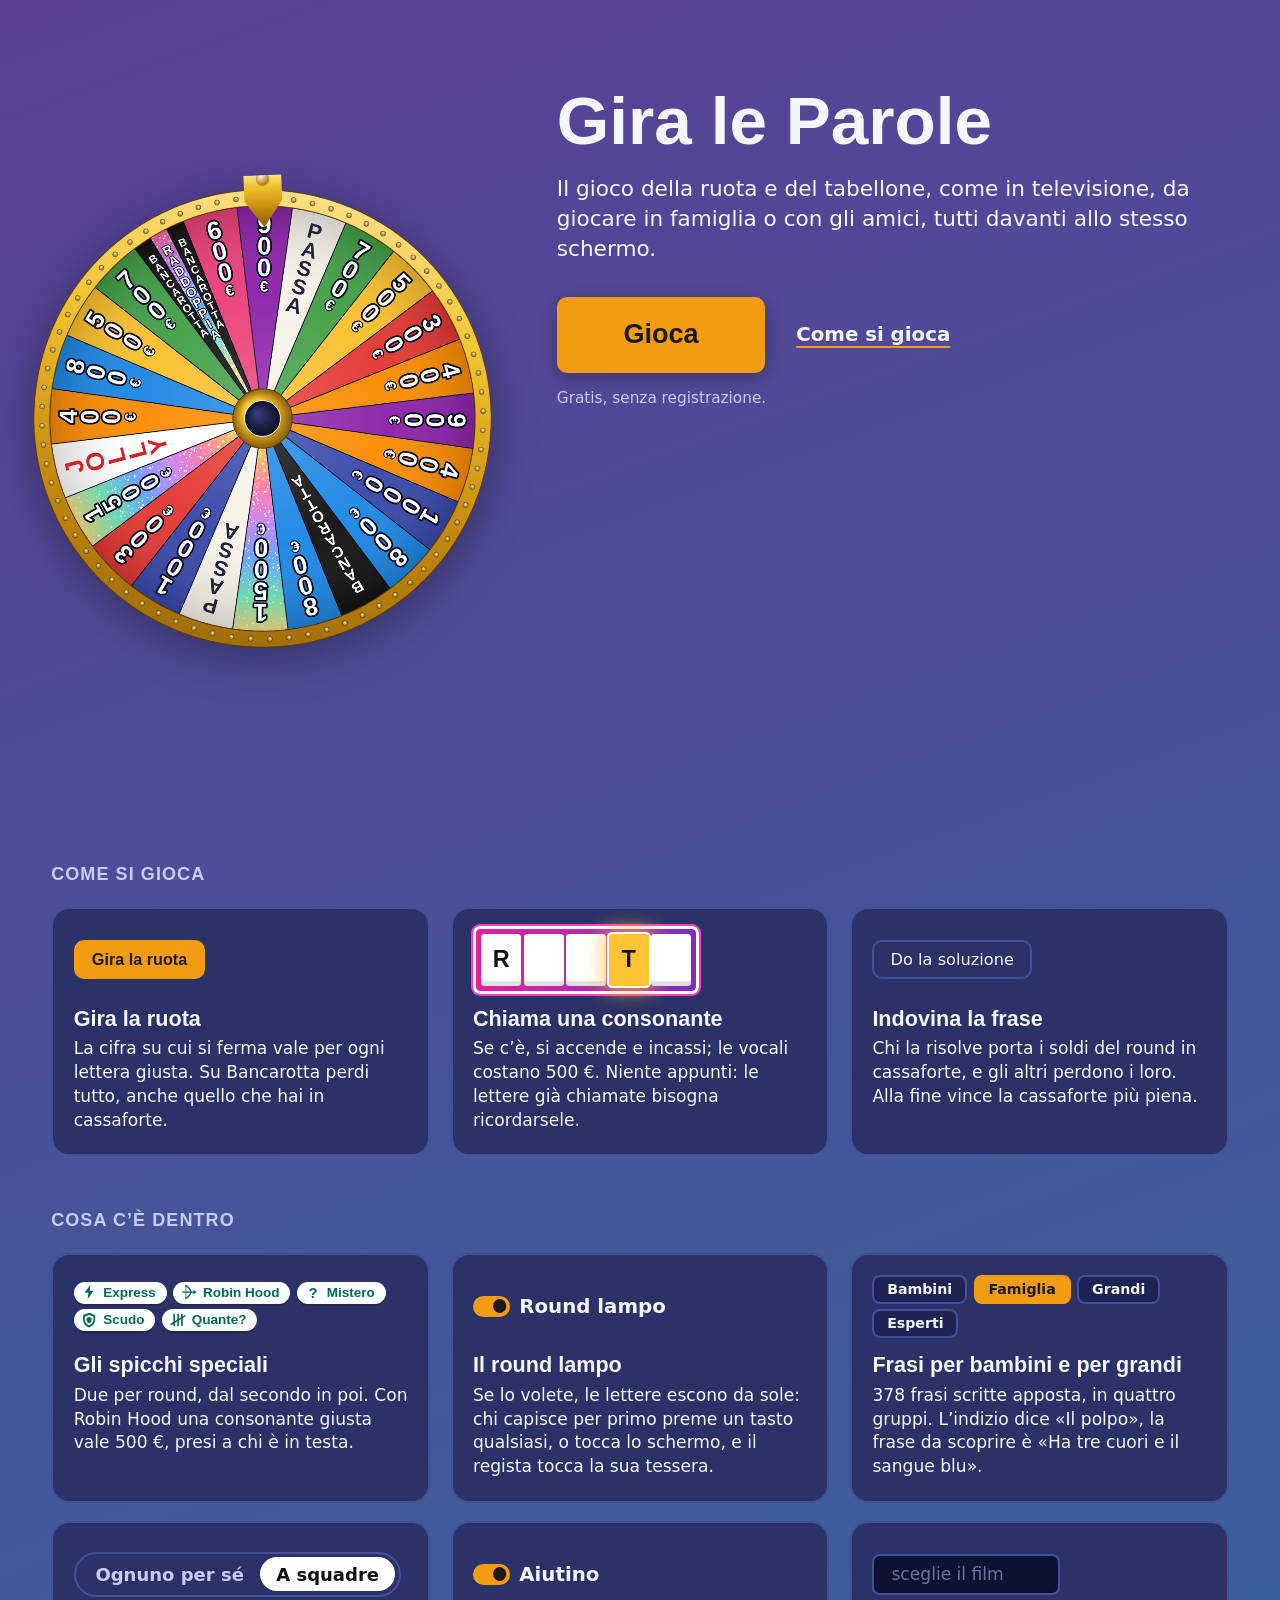
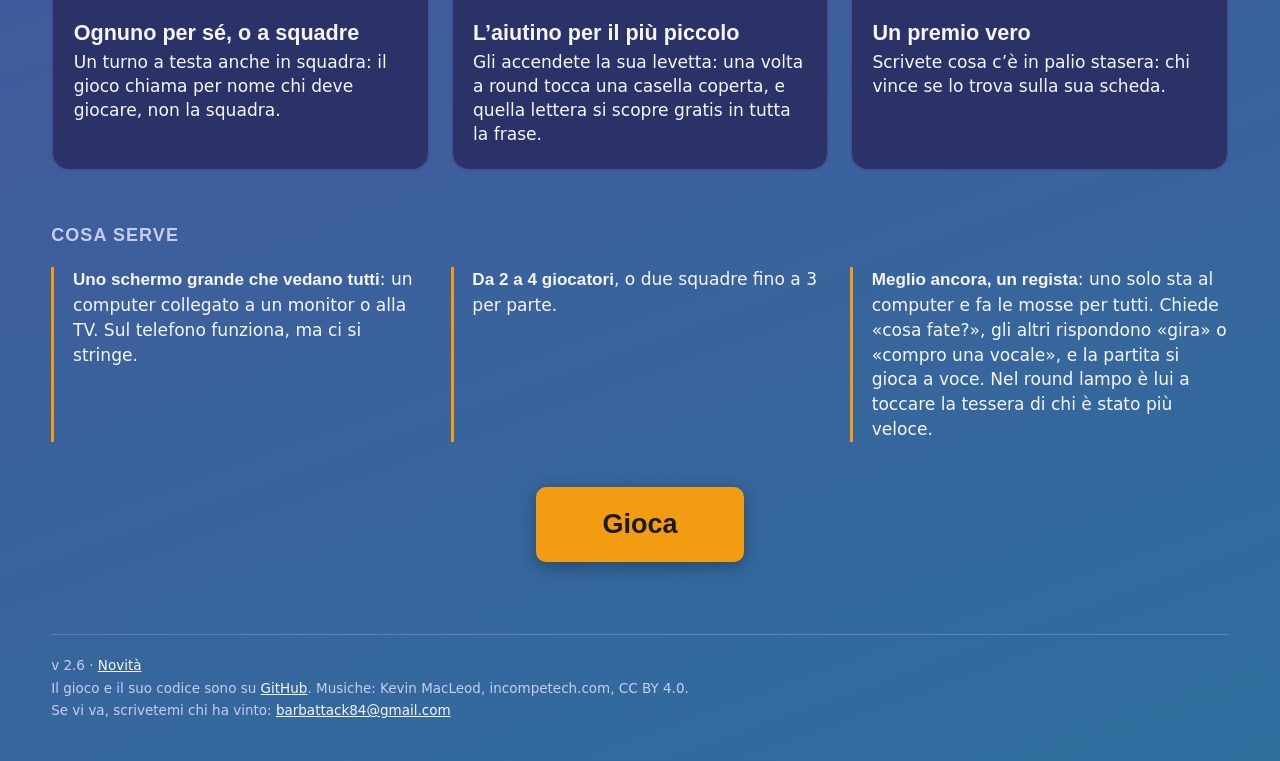
==== commit ca7cd20c: "Presentazione: riga piccola e anteprima del link più semplici Co-Authored-By: Claude Opus 5.5 <norep" ====
--- a/index.html
+++ b/index.html
@@ -4,7 +4,7 @@
   <meta charset="UTF-8" />
   <meta name="viewport" content="width=device-width, initial-scale=1.0" />
   <title>Gira le Parole</title>
-  <meta name="description" content="Il gioco della ruota e del tabellone, come in televisione, da giocare in famiglia o con gli amici, tutti davanti allo stesso schermo. Gratis, senza registrazione." />
+  <meta name="description" content="Il gioco della ruota da giocare tutti insieme sullo stesso schermo." />
   <!--
     LA PRESENTAZIONE (index.html): la prima pagina del sito. Disegno di Chiara,
     testi di Penna. Il gioco e` gioco.html.
@@ -26,7 +26,7 @@
         <a id="btn-gioca" class="primario grande" href="gioco.html#gioca">Gioca</a>
         <a class="eroe-link" href="#come-si-gioca">Come si gioca</a>
       </div>
-      <p class="eroe-nota">Gratis, senza registrazione. I nomi che scrivete restano qui.</p>
+      <p class="eroe-nota">Gratis, senza registrazione.</p>
     </div>
     <div class="eroe-ruota colonna-ruota">
       <canvas id="canvas-ruota" width="1000" height="1000" aria-label="La ruota del gioco: toccala e gira" role="img"></canvas>
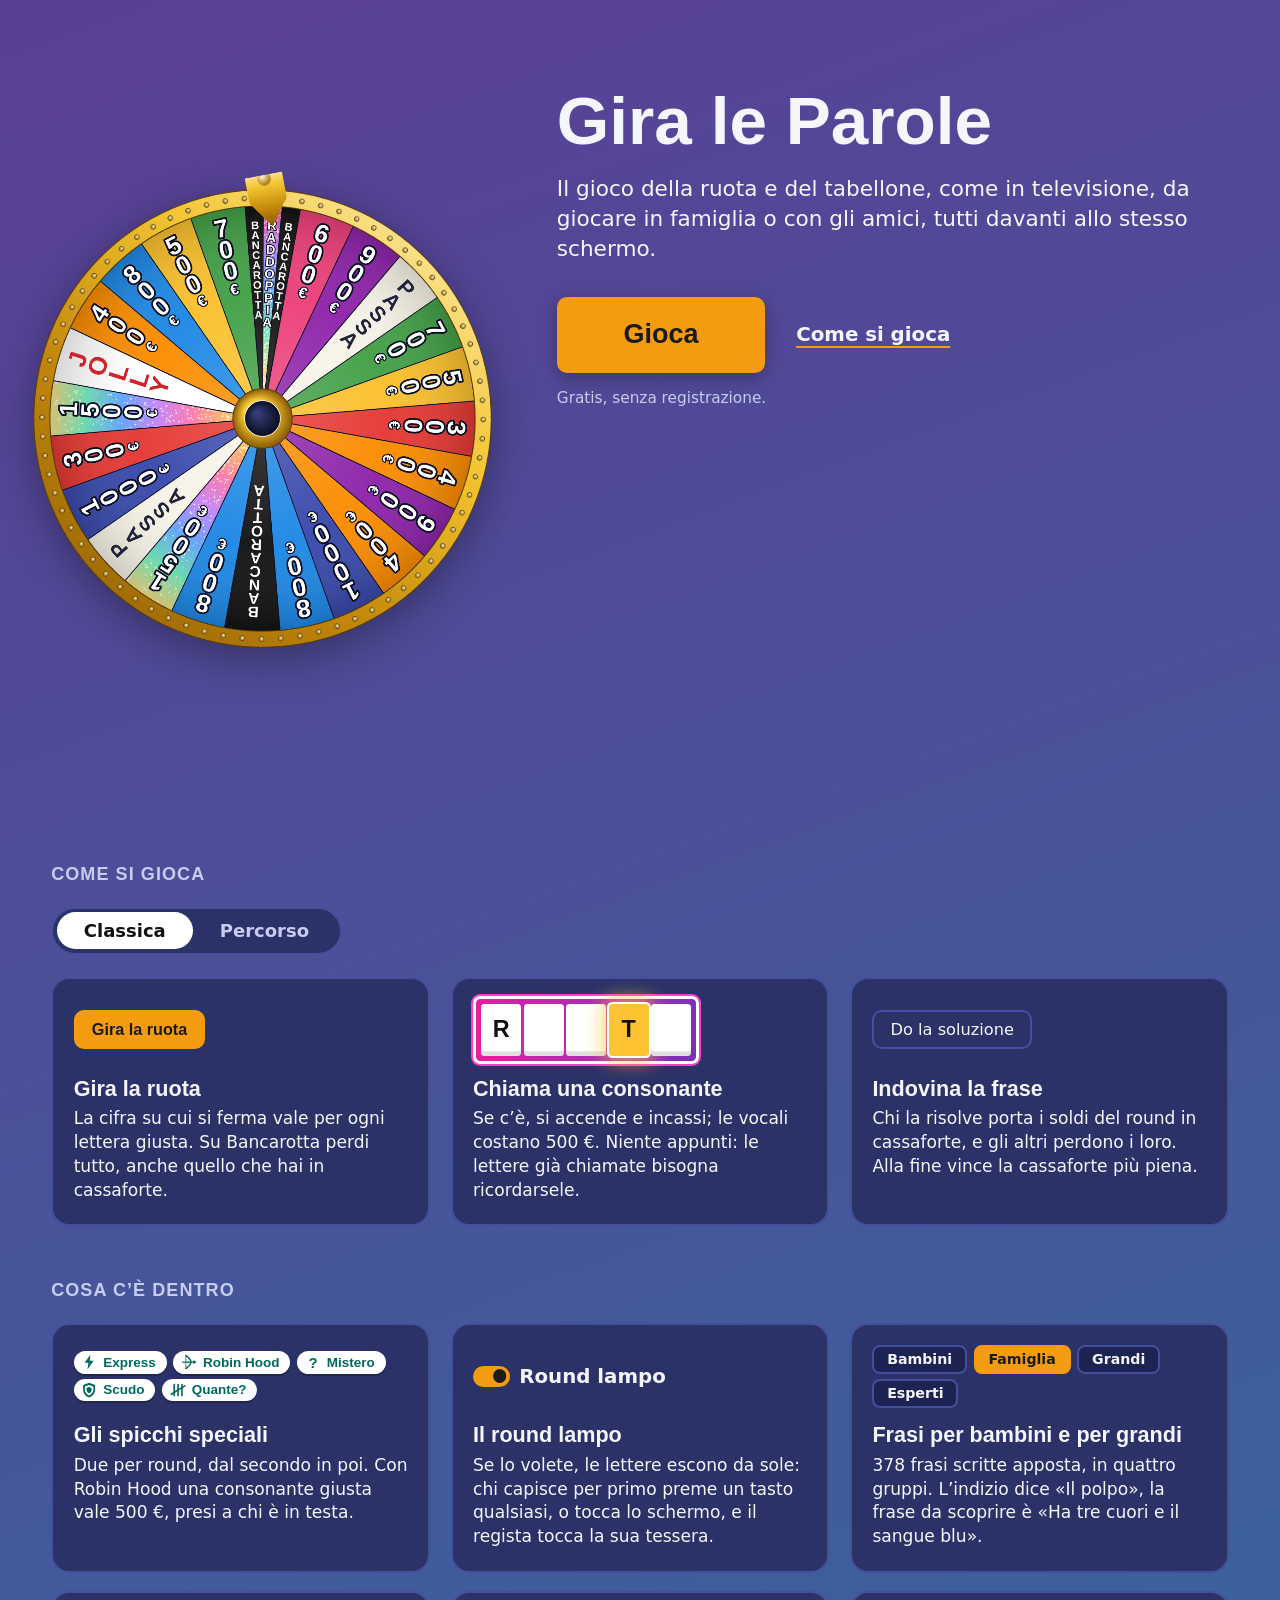
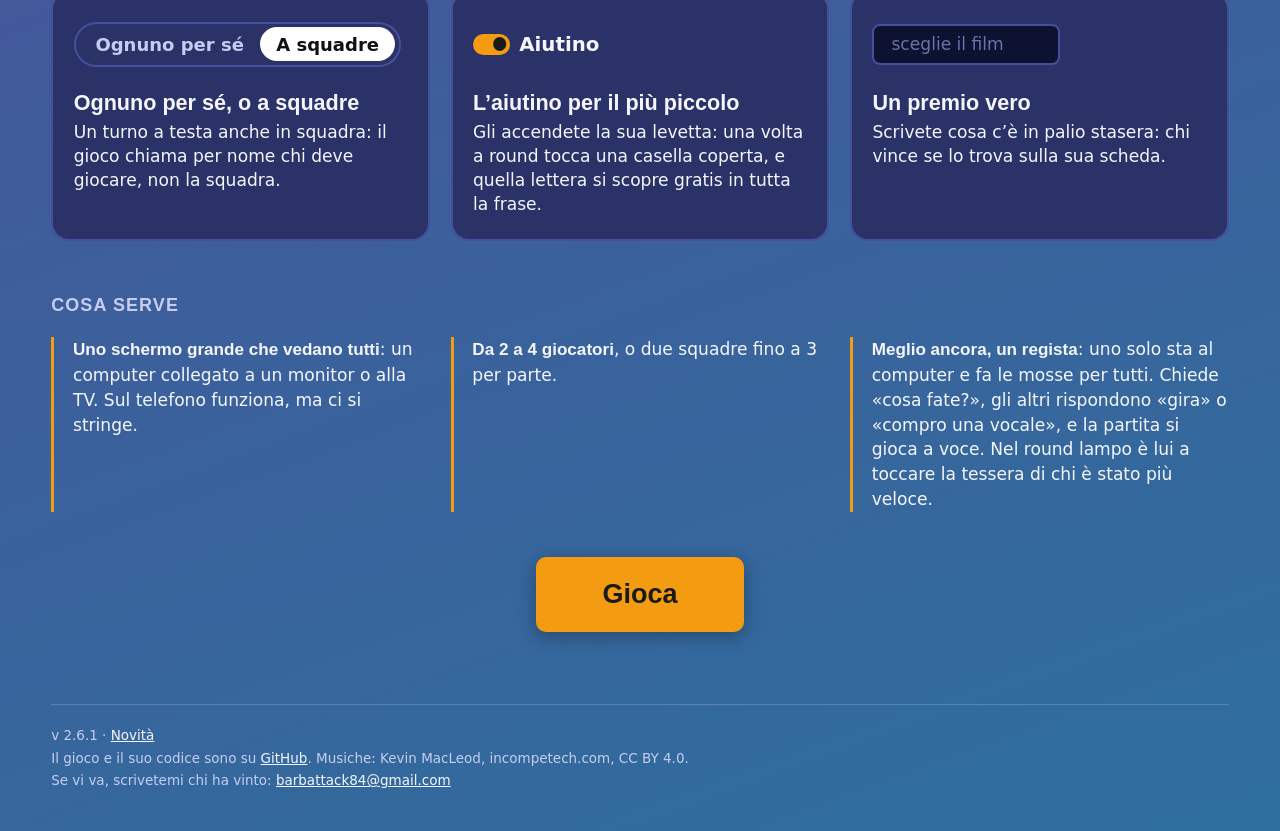
==== commit aa4ed329: "2.6.1 — La guida del Percorso, «Come si gioca» in due versioni, niente pannello delle regole online," ====
--- a/index.html
+++ b/index.html
@@ -34,10 +34,16 @@
     </div>
   </section>
 
-  <!-- 2. Come si gioca, in tre passi: il pezzo vero in piccolo, poi una riga. -->
+  <!-- 2. Come si gioca, in tre passi: il pezzo vero in piccolo, poi una riga. Due versioni, una per partita (13/10/2026):
+       due linguette Classica / Percorso (le stesse del gioco: «Ognuno per se`» / «A squadre») che mostrano una versione alla volta, cosi` la sezione
+       resta alta quanto prima. Le linguette le accende presentazione.js; senza, le due versioni stanno una sotto l'altra. -->
   <section id="come-si-gioca" class="blocco passi" aria-labelledby="titolo-passi">
     <h2 id="titolo-passi">Come si gioca</h2>
-    <ol class="tessere tre">
+    <div class="linguette-partita segmenti" role="tablist" aria-label="Quale partita" hidden>
+      <button type="button" role="tab" id="linguetta-classica" class="segmento selezionata" aria-selected="true" aria-controls="passi-classica">Classica</button>
+      <button type="button" role="tab" id="linguetta-percorso" class="segmento" aria-selected="false" aria-controls="passi-percorso" tabindex="-1">Percorso</button>
+    </div>
+    <ol id="passi-classica" class="tessere tre" role="tabpanel" aria-labelledby="linguetta-classica">
       <li>
         <div class="pezzo"><button type="button" class="primario" tabindex="-1">Gira la ruota</button></div>
         <b>Gira la ruota</b>
@@ -54,6 +60,25 @@
         <div class="pezzo"><button type="button" tabindex="-1">Do la soluzione</button></div>
         <b>Indovina la frase</b>
         <p>Chi la risolve porta i soldi del round in cassaforte, e gli altri perdono i loro. Alla fine vince la cassaforte più piena.</p>
+      </li>
+    </ol>
+    <!-- Il Percorso: i pezzi in piccolo sono il meeple (config.js, MEEPLE), il suo fantasma, la tenda e la bandiera a scacchi che il gioco ha gia`;
+         il meeple lo disegna presentazione.js dalla sagoma vera, la tenda e la bandiera sono le stesse forme del gioco (percorso-vista.js, percorso-gioco.js). -->
+    <ol id="passi-percorso" class="tessere tre" role="tabpanel" aria-labelledby="linguetta-percorso">
+      <li>
+        <div class="pezzo pezzo-sentiero"><svg viewBox="0 0 156 64" aria-hidden="true" focusable="false"><g class="mp-pieno"></g><g class="mp-fantasma"></g></svg></div>
+        <b>Gira e chiama una consonante</b>
+        <p>Se c’è, il tuo meeple fa subito un passo, e la sua ombra si allunga dei passi dello spicchio.</p>
+      </li>
+      <li>
+        <div class="pezzo pezzo-sentiero"><svg viewBox="0 0 110 64" aria-hidden="true" focusable="false"><g class="mp-pieno"></g><g transform="translate(62 8) scale(0.95)" fill="none" stroke="#fff" stroke-width="3.2" stroke-linejoin="round" stroke-linecap="round"><path d="M24 9L5 38h38z"/><path d="M24 20l-8 18h16z" fill="#fff"/><path d="M3 42h42"/><path d="M24 9V3h7l-7 3"/></g></svg></div>
+        <b>Risolvi la frase</b>
+        <p>Il meeple corre fino alla sua ombra. Oppure ti accampi: metà della strada, e per oggi hai finito.</p>
+      </li>
+      <li>
+        <div class="pezzo pezzo-sentiero"><svg viewBox="0 0 110 64" aria-hidden="true" focusable="false"><defs><pattern id="scacchi-presentazione" width="6" height="6" patternUnits="userSpaceOnUse"><rect width="3" height="3" fill="#111"/><rect x="3" y="3" width="3" height="3" fill="#111"/><rect x="3" width="3" height="3" fill="#fff"/><rect y="3" width="3" height="3" fill="#fff"/></pattern></defs><g class="mp-pieno"></g><g transform="translate(80 60)"><line x1="0" y1="0" x2="0" y2="-54" stroke="#fff" stroke-width="3.2" stroke-linecap="round"/><rect x="0.8" y="-54" width="27" height="19.5" rx="1.5" fill="url(#scacchi-presentazione)" stroke="#fff" stroke-width="1.8"/></g></svg></div>
+        <b>Arriva in vetta</b>
+        <p>Vince chi arriva per primo. Sul sentiero: Scatole, bivacchi, scorciatoie nascoste e castelli.</p>
       </li>
     </ol>
   </section>
--- a/style.css
+++ b/style.css
@@ -1833,6 +1833,12 @@
 .elenco-guida .esempio .tessera-guida { width: 2rem; height: 2.4rem; display: flex; align-items: center; justify-content: center; background: #fff; color: #111; font: 800 1.2rem var(--font-titoli); border-radius: 5px; outline: 2px solid var(--accento); outline-offset: 2px; padding: 0; }
 .elenco-guida .voce b { display: block; }
 .elenco-guida .voce { font-size: 0.95rem; line-height: 1.3; }
+/* La guida del Percorso (13/10/2026): sette regole numerate e la riga di chi vince. Il numero e` un cerchio nel colore d'accento. */
+.guida-percorso ol { list-style: none; counter-reset: regola; margin: 0; padding: 0; display: grid; gap: 0.7rem 1.4rem; }
+.guida-percorso li { counter-increment: regola; position: relative; padding-left: 2.4rem; font-size: 0.95rem; line-height: 1.3; }
+.guida-percorso li::before { content: counter(regola); position: absolute; left: 0; top: 0.05em; width: 1.7rem; height: 1.7rem; border-radius: 50%; background: var(--accento); color: #111; font: 800 1rem/1.7rem var(--font-titoli); text-align: center; }
+.guida-percorso li b { color: #fff; }
+.guida-percorso .vittoria-guida { margin: 0.9rem 0 0; font: 700 1rem/1.3 var(--font-titoli); color: var(--accento); text-align: center; }
 
 /* ---------------------------------------------------------------------------
    2. IN PARTITA — aiutino, squadre (a ogni larghezza)
@@ -1935,6 +1941,11 @@
   .elenco-guida .voce:last-child:nth-child(4n + 2) { grid-column: 2 / -1; }
   .elenco-guida .esempio button { font-size: 1.9vh; padding: 0.8vh 1.6vh; }
   .elenco-guida .esempio .tessera-guida { width: 4vh; height: 4.8vh; font-size: 2.6vh; }
+  /* guida del Percorso: due colonne di sette voci che si distribuiscono da sole, la riga di chi vince sotto a tutta larghezza; a 1366x768 non scorre */
+  .guida-percorso ol { display: block; column-count: 2; column-gap: 4vh; }
+  .guida-percorso li { padding-left: 5.2vh; font-size: 2.1vh; break-inside: avoid; margin: 0 0 1.8vh; }
+  .guida-percorso li::before { width: 3.8vh; height: 3.8vh; font-size: 2.3vh; line-height: 3.8vh; }
+  .guida-percorso .vittoria-guida { margin-top: 2vh; font-size: 2.6vh; }
 
   /* in partita */
   .scheda-giocatore .segno-aiutino { grid-column: 1 / -1; font-size: 1.6vh; }
--- a/presentazione.css
+++ b/presentazione.css
@@ -119,3 +119,12 @@
 @media (min-width: 900px) and (max-width: 1199px) {
   .tessere.tre { grid-template-columns: repeat(2, minmax(0, 1fr)); }
 }
+
+/* ---- «Come si gioca» in due versioni, Classica e Percorso (13/10/2026) ---------------------------------------------------------- */
+.linguette-partita { margin: 0 0 2.4vh; }
+.linguette-partita[hidden] { display: none; }
+.linguette-partita .segmento { font-size: clamp(0.95rem, 2vh, 1.2rem); padding: 0.45em 1.5em; cursor: pointer; }
+.linguette-partita .segmento:not(.selezionata):hover { color: #fff; }
+.passi .tessere[hidden] { display: none; }
+.passi .tessere + .tessere { margin-top: 2.4vh; } /* senza script: una sotto l'altra */
+.tessere .pezzo-sentiero svg { height: clamp(2.6rem, 6.4vh, 4.4rem); width: auto; max-width: 100%; overflow: visible; }
